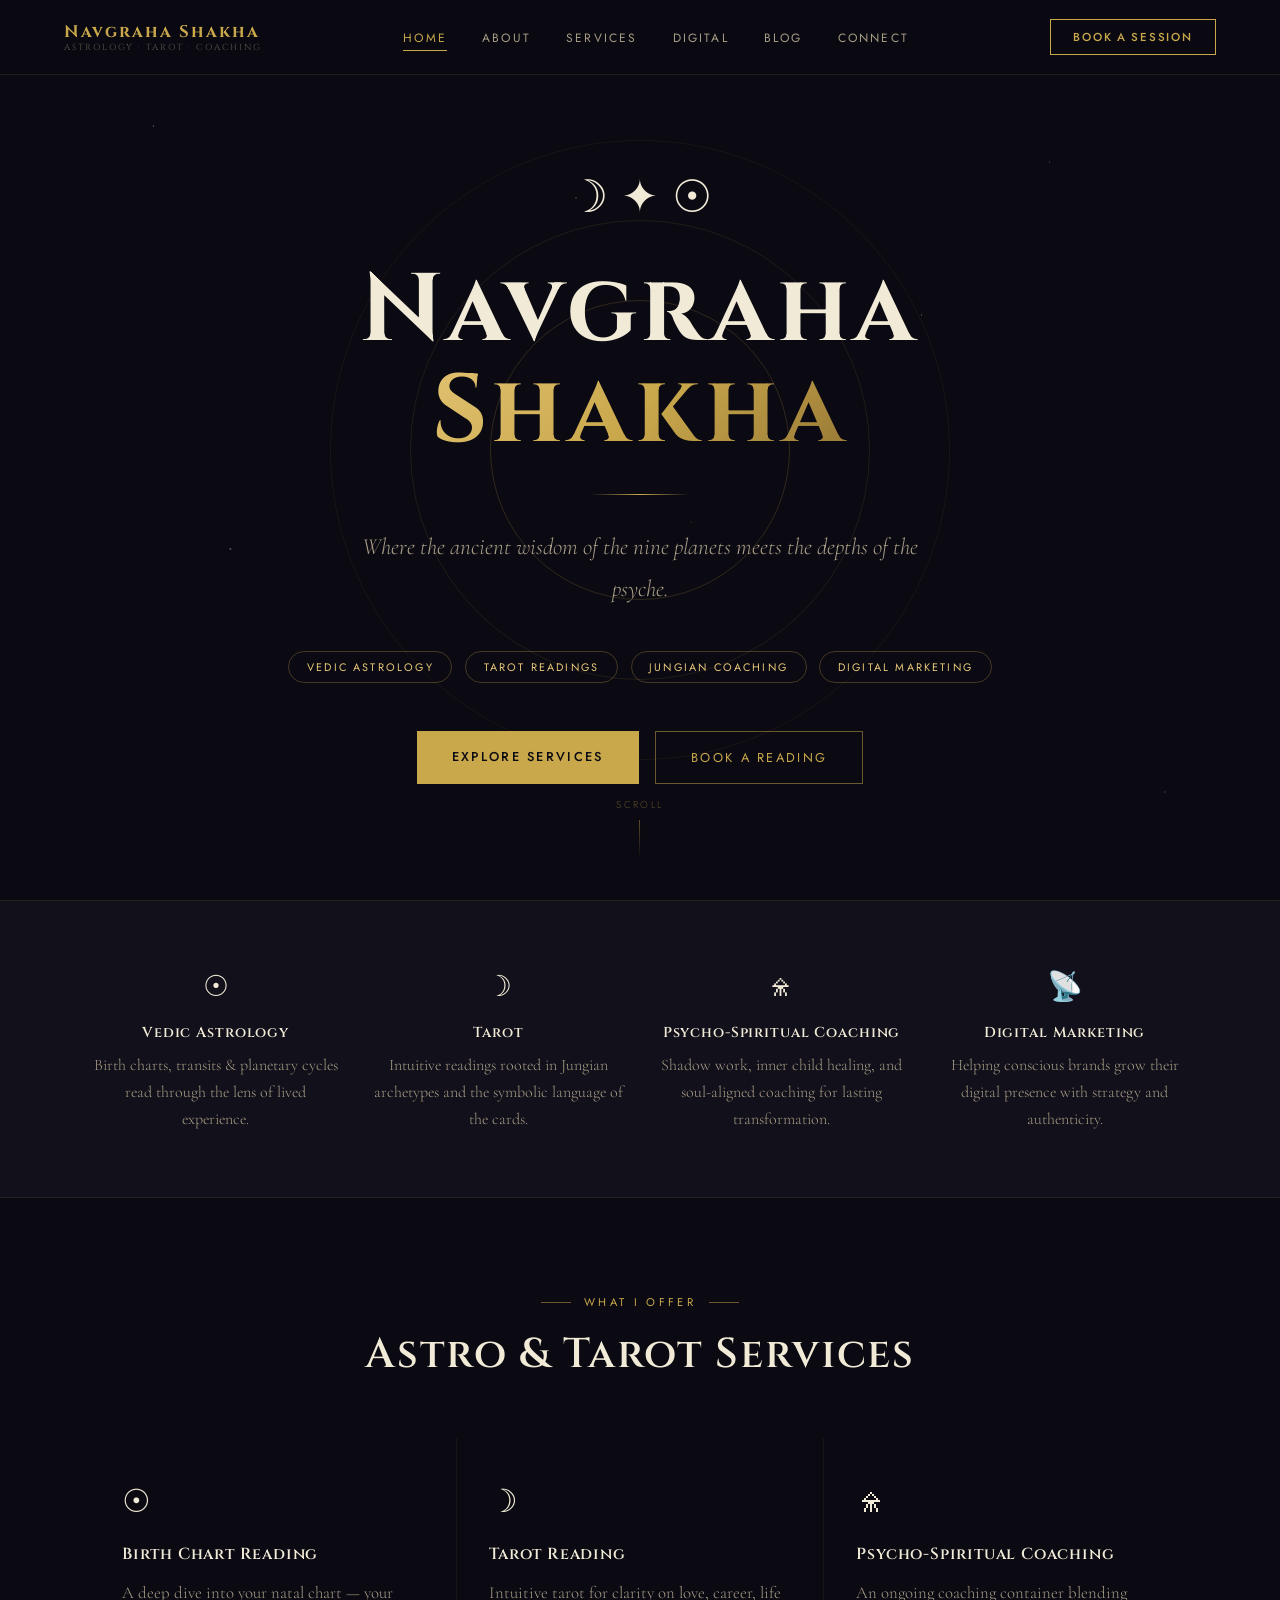
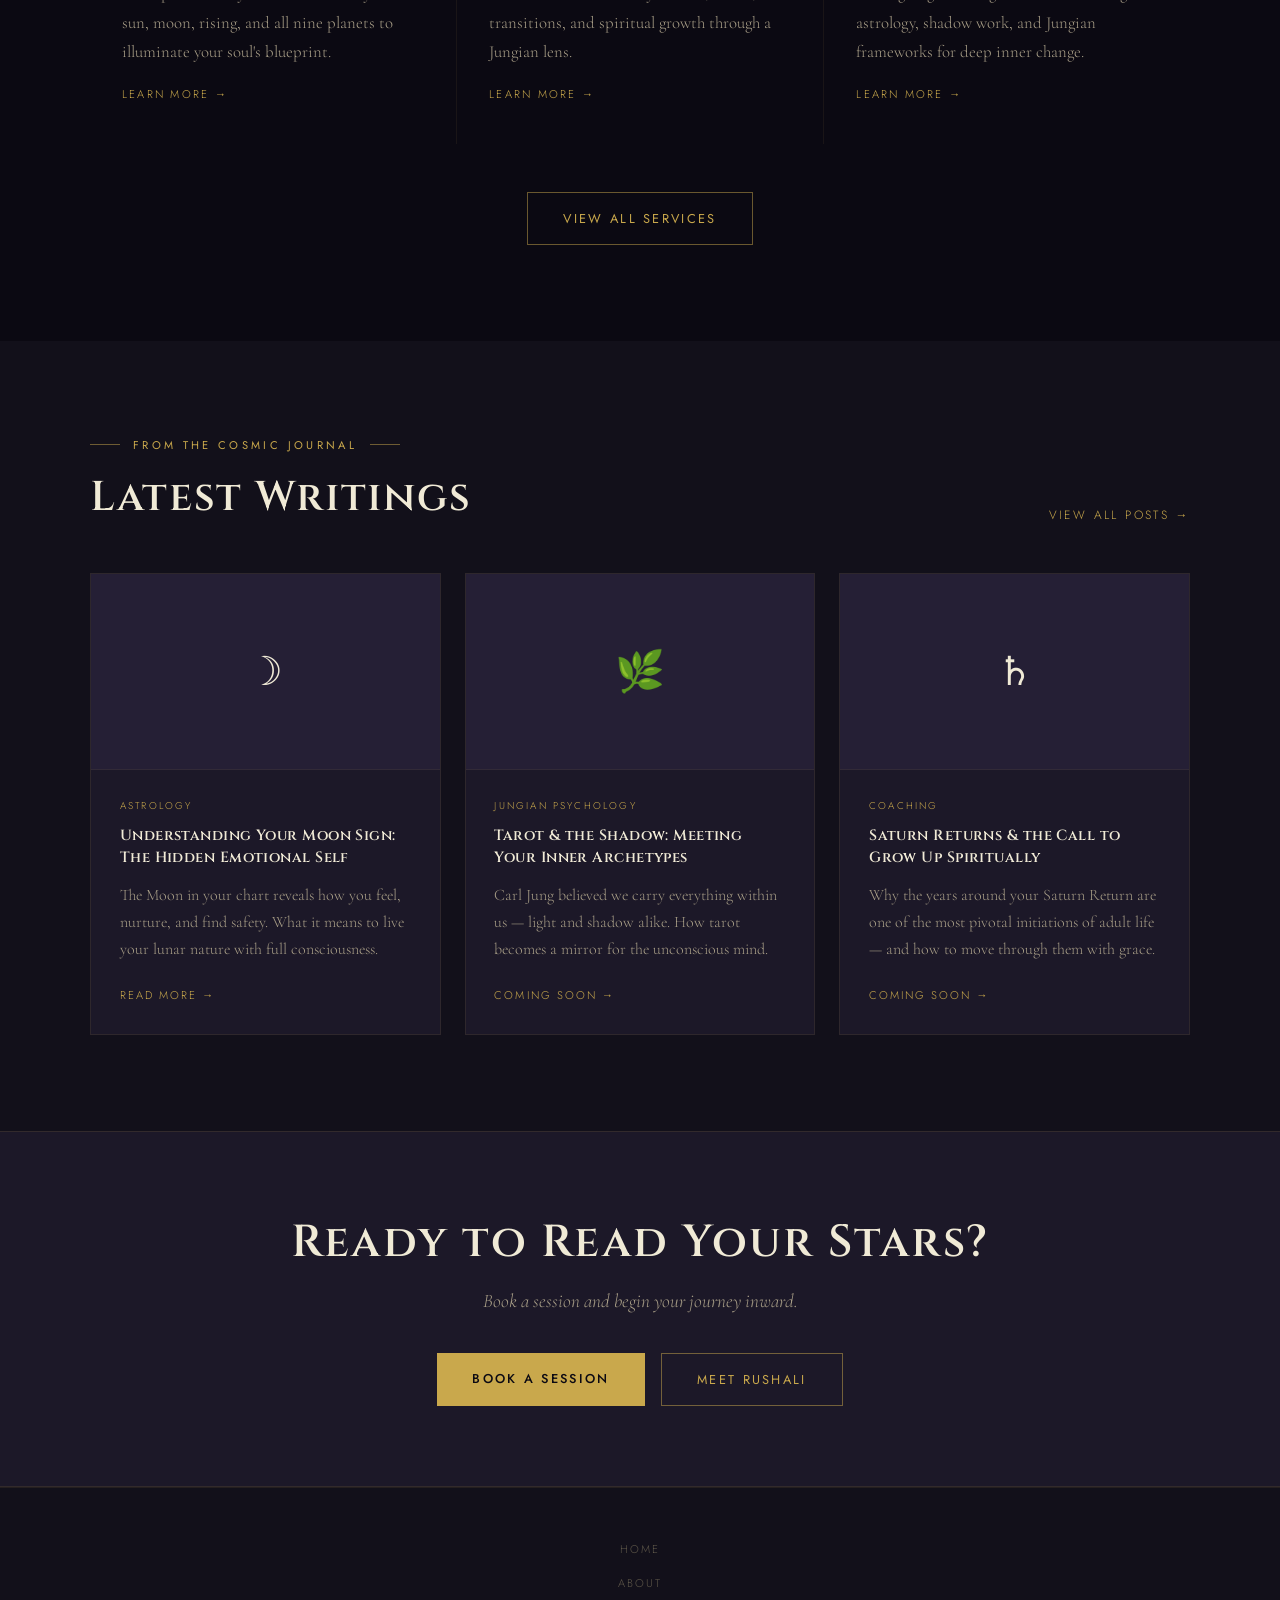
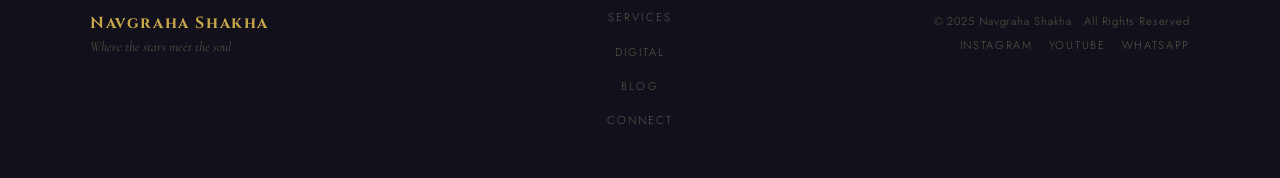
==== index.html @ 57480a90 "Add files via upload" ====
<!DOCTYPE html>
<html lang="en">
<head>
<meta charset="UTF-8">
<meta name="viewport" content="width=device-width, initial-scale=1.0">
<title>Navgraha Shakha — Astrology · Tarot · Psycho-Spiritual Coaching</title>
<meta name="description" content="Navgraha Shakha — Vedic astrology, tarot readings, and psycho-spiritual coaching with Rushali, based in Goa, India.">
<link rel="stylesheet" href="style.css">
<style>
/* Hero */
#home {
  position: relative;
  min-height: 100vh;
  display: flex;
  flex-direction: column;
  align-items: center;
  justify-content: center;
  text-align: center;
  padding: 8rem 2rem 5rem;
  z-index: 1;
}
.mandala-ring {
  position: absolute;
  border-radius: 50%;
  border: 1px solid rgba(201,168,76,0.08);
  top: 50%; left: 50%;
  transform: translate(-50%, -50%);
  animation: spin 80s linear infinite;
  pointer-events: none;
}
.mandala-ring:nth-child(1) { width: 620px; height: 620px; }
.mandala-ring:nth-child(2) { width: 460px; height: 460px; border-color: rgba(201,168,76,0.12); animation-duration: 55s; animation-direction: reverse; }
.mandala-ring:nth-child(3) { width: 300px; height: 300px; border-color: rgba(201,168,76,0.2); animation-duration: 40s; }
@keyframes spin { to { transform: translate(-50%, -50%) rotate(360deg); } }

.hero-symbol { font-size: 2.8rem; margin-bottom: 2rem; animation: float 6s ease-in-out infinite; position: relative; z-index: 2; }
@keyframes float { 0%,100%{transform:translateY(0)} 50%{transform:translateY(-10px)} }

.hero-title {
  font-family: 'Cinzel', serif;
  font-size: clamp(3rem, 8vw, 6rem);
  font-weight: 700;
  letter-spacing: 0.05em;
  line-height: 1.05;
  color: var(--ink);
  position: relative;
  z-index: 2;
}
.hero-title span {
  display: block;
  background: linear-gradient(135deg, var(--gold-light), var(--gold), var(--gold-dim));
  -webkit-background-clip: text;
  -webkit-text-fill-color: transparent;
  background-clip: text;
}
.hero-divider {
  width: 100px; height: 1px;
  background: linear-gradient(90deg, transparent, var(--gold), transparent);
  margin: 2rem auto;
  position: relative; z-index: 2;
}
.hero-tagline {
  font-family: 'Cormorant Garamond', serif;
  font-size: clamp(1.1rem, 2.2vw, 1.45rem);
  font-style: italic;
  color: var(--ink-dim);
  max-width: 580px;
  position: relative; z-index: 2;
  line-height: 1.8;
}
.hero-pills {
  display: flex;
  flex-wrap: wrap;
  gap: 0.8rem;
  justify-content: center;
  margin-top: 2.5rem;
  position: relative; z-index: 2;
}
.pill {
  font-size: 0.68rem;
  font-weight: 400;
  letter-spacing: 0.2em;
  text-transform: uppercase;
  padding: 0.45rem 1.1rem;
  border: 1px solid rgba(201,168,76,0.3);
  color: var(--gold-light);
  border-radius: 999px;
}
.hero-buttons {
  display: flex;
  flex-wrap: wrap;
  gap: 1rem;
  justify-content: center;
  margin-top: 3rem;
  position: relative; z-index: 2;
}
.scroll-hint {
  position: absolute;
  bottom: 2.5rem; left: 50%;
  transform: translateX(-50%);
  display: flex; flex-direction: column;
  align-items: center; gap: 0.5rem;
  z-index: 2; opacity: 0.45;
}
.scroll-hint span { font-size: 0.62rem; letter-spacing: 0.25em; text-transform: uppercase; color: var(--gold); }
.scroll-line {
  width: 1px; height: 40px;
  background: linear-gradient(to bottom, var(--gold), transparent);
  animation: scrollDown 2s ease-in-out infinite;
}
@keyframes scrollDown {
  0%{opacity:0;transform:scaleY(0);transform-origin:top}
  50%{opacity:1;transform:scaleY(1)}
  100%{opacity:0;transform:scaleY(0);transform-origin:bottom}
}

/* Intro strip */
.intro-strip {
  background: var(--surface);
  border-top: 1px solid rgba(201,168,76,0.1);
  border-bottom: 1px solid rgba(201,168,76,0.1);
  padding: 4rem 2rem;
  z-index: 1;
  position: relative;
}
.intro-strip-inner {
  max-width: 1100px;
  margin: 0 auto;
  display: grid;
  grid-template-columns: repeat(4, 1fr);
  gap: 2rem;
  text-align: center;
}
.intro-item .icon { font-size: 1.8rem; margin-bottom: 1rem; display: block; }
.intro-item h3 {
  font-family: 'Cinzel', serif;
  font-size: 0.9rem;
  font-weight: 600;
  letter-spacing: 0.06em;
  color: var(--ink);
  margin-bottom: 0.6rem;
}
.intro-item p {
  font-family: 'Cormorant Garamond', serif;
  font-size: 1rem;
  color: var(--ink-dim);
  line-height: 1.7;
}

/* Featured services */
.featured-services {
  background: var(--deep);
  padding: 6rem 2rem;
  z-index: 1;
  position: relative;
}
.featured-header { text-align: center; margin-bottom: 3.5rem; }
.featured-header .section-eyebrow { justify-content: center; }
.services-row {
  max-width: 1100px;
  margin: 0 auto;
  display: grid;
  grid-template-columns: repeat(3, 1fr);
  gap: 1.5px;
  background: rgba(201,168,76,0.08);
}
.svc-card {
  background: var(--deep);
  padding: 2.5rem 2rem;
  position: relative;
  overflow: hidden;
  transition: background 0.4s;
}
.svc-card::after {
  content: '';
  position: absolute;
  bottom: 0; left: 0; right: 0;
  height: 2px;
  background: linear-gradient(90deg, transparent, var(--gold), transparent);
  opacity: 0;
  transition: opacity 0.4s;
}
.svc-card:hover { background: var(--surface); }
.svc-card:hover::after { opacity: 1; }
.svc-icon { font-size: 2rem; margin-bottom: 1.2rem; display: block; }
.svc-name {
  font-family: 'Cinzel', serif;
  font-size: 1rem;
  font-weight: 600;
  letter-spacing: 0.05em;
  color: var(--ink);
  margin-bottom: 0.8rem;
}
.svc-desc {
  font-family: 'Cormorant Garamond', serif;
  font-size: 1.05rem;
  line-height: 1.75;
  color: var(--ink-dim);
}
.svc-link {
  display: inline-block;
  margin-top: 1.2rem;
  font-size: 0.7rem;
  letter-spacing: 0.2em;
  text-transform: uppercase;
  color: var(--gold);
  text-decoration: none;
  border-bottom: 1px solid transparent;
  transition: border-color 0.3s;
}
.svc-link:hover { border-color: var(--gold); }

/* Blog preview */
.blog-preview {
  background: var(--surface);
  padding: 6rem 2rem;
  z-index: 1;
  position: relative;
}
.blog-preview-inner { max-width: 1100px; margin: 0 auto; }
.blog-preview-header {
  display: flex;
  justify-content: space-between;
  align-items: flex-end;
  margin-bottom: 3rem;
}
.blog-row { display: grid; grid-template-columns: repeat(3, 1fr); gap: 1.5rem; }
.blog-card {
  background: var(--surface2);
  border: 1px solid rgba(201,168,76,0.1);
  overflow: hidden;
  transition: border-color 0.3s;
}
.blog-card:hover { border-color: rgba(201,168,76,0.3); }
.blog-card-img {
  width: 100%; aspect-ratio: 16/9;
  background: var(--surface3);
  display: flex; align-items: center; justify-content: center;
  font-size: 2.5rem;
  border-bottom: 1px solid rgba(201,168,76,0.08);
}
.blog-card-body { padding: 1.8rem; }
.blog-tag {
  font-size: 0.62rem;
  letter-spacing: 0.22em;
  text-transform: uppercase;
  color: var(--gold);
  margin-bottom: 0.7rem;
  display: block;
}
.blog-card-title {
  font-family: 'Cinzel', serif;
  font-size: 0.92rem;
  font-weight: 600;
  letter-spacing: 0.03em;
  color: var(--ink);
  line-height: 1.5;
  margin-bottom: 0.8rem;
}
.blog-excerpt {
  font-family: 'Cormorant Garamond', serif;
  font-size: 1rem;
  line-height: 1.7;
  color: var(--ink-dim);
  margin-bottom: 1.2rem;
}
.blog-read-more {
  font-size: 0.7rem;
  letter-spacing: 0.18em;
  text-transform: uppercase;
  color: var(--gold);
  text-decoration: none;
  border-bottom: 1px solid transparent;
  transition: border-color 0.3s;
}
.blog-read-more:hover { border-color: var(--gold); }

/* CTA band */
.cta-band {
  background: var(--surface2);
  border-top: 1px solid rgba(201,168,76,0.12);
  border-bottom: 1px solid rgba(201,168,76,0.12);
  padding: 5rem 2rem;
  text-align: center;
  z-index: 1;
  position: relative;
}
.cta-band h2 {
  font-family: 'Cinzel', serif;
  font-size: clamp(1.5rem, 3.5vw, 2.8rem);
  font-weight: 600;
  letter-spacing: 0.05em;
  color: var(--ink);
  margin-bottom: 1rem;
}
.cta-band p {
  font-family: 'Cormorant Garamond', serif;
  font-size: 1.2rem;
  font-style: italic;
  color: var(--ink-dim);
  margin-bottom: 2.5rem;
}
.cta-buttons { display: flex; gap: 1rem; justify-content: center; flex-wrap: wrap; }

@media (max-width: 900px) {
  .intro-strip-inner { grid-template-columns: 1fr 1fr; }
  .services-row { grid-template-columns: 1fr; }
  .blog-row { grid-template-columns: 1fr; }
  .blog-preview-header { flex-direction: column; align-items: flex-start; gap: 1rem; }
  .mandala-ring { display: none; }
}
</style>
</head>
<body>
<script src="common.js"></script>
<script>document.write(getNav('Home'));</script>

<!-- HERO -->
<section id="home">
  <div class="mandala-ring"></div>
  <div class="mandala-ring"></div>
  <div class="mandala-ring"></div>
  <div class="hero-symbol">☽ ✦ ☉</div>
  <h1 class="hero-title">Navgraha<br><span>Shakha</span></h1>
  <div class="hero-divider"></div>
  <p class="hero-tagline">Where the ancient wisdom of the nine planets meets the depths of the psyche.</p>
  <div class="hero-pills">
    <span class="pill">Vedic Astrology</span>
    <span class="pill">Tarot Readings</span>
    <span class="pill">Jungian Coaching</span>
    <span class="pill">Digital Marketing</span>
  </div>
  <div class="hero-buttons">
    <a href="services.html" class="btn-primary">Explore Services</a>
    <a href="contact.html" class="btn-secondary">Book a Reading</a>
  </div>
  <div class="scroll-hint"><span>Scroll</span><div class="scroll-line"></div></div>
</section>

<!-- INTRO STRIP -->
<div class="intro-strip">
  <div class="intro-strip-inner">
    <div class="intro-item fade-in">
      <span class="icon">☉</span>
      <h3>Vedic Astrology</h3>
      <p>Birth charts, transits &amp; planetary cycles read through the lens of lived experience.</p>
    </div>
    <div class="intro-item fade-in">
      <span class="icon">☽</span>
      <h3>Tarot</h3>
      <p>Intuitive readings rooted in Jungian archetypes and the symbolic language of the cards.</p>
    </div>
    <div class="intro-item fade-in">
      <span class="icon">🜎</span>
      <h3>Psycho-Spiritual Coaching</h3>
      <p>Shadow work, inner child healing, and soul-aligned coaching for lasting transformation.</p>
    </div>
    <div class="intro-item fade-in">
      <span class="icon">📡</span>
      <h3>Digital Marketing</h3>
      <p>Helping conscious brands grow their digital presence with strategy and authenticity.</p>
    </div>
  </div>
</div>

<!-- FEATURED SERVICES -->
<div class="featured-services">
  <div class="featured-header">
    <div class="section-eyebrow" style="justify-content:center">What I Offer</div>
    <h2 class="section-title" style="text-align:center;margin:0 auto">Astro &amp; Tarot Services</h2>
  </div>
  <div class="services-row">
    <div class="svc-card fade-in">
      <span class="svc-icon">☉</span>
      <div class="svc-name">Birth Chart Reading</div>
      <p class="svc-desc">A deep dive into your natal chart — your sun, moon, rising, and all nine planets to illuminate your soul's blueprint.</p>
      <a href="services.html" class="svc-link">Learn More →</a>
    </div>
    <div class="svc-card fade-in">
      <span class="svc-icon">☽</span>
      <div class="svc-name">Tarot Reading</div>
      <p class="svc-desc">Intuitive tarot for clarity on love, career, life transitions, and spiritual growth through a Jungian lens.</p>
      <a href="services.html" class="svc-link">Learn More →</a>
    </div>
    <div class="svc-card fade-in">
      <span class="svc-icon">🜎</span>
      <div class="svc-name">Psycho-Spiritual Coaching</div>
      <p class="svc-desc">An ongoing coaching container blending astrology, shadow work, and Jungian frameworks for deep inner change.</p>
      <a href="services.html" class="svc-link">Learn More →</a>
    </div>
  </div>
  <div style="text-align:center;margin-top:3rem">
    <a href="services.html" class="btn-secondary">View All Services</a>
  </div>
</div>

<!-- BLOG PREVIEW -->
<div class="blog-preview">
  <div class="blog-preview-inner">
    <div class="blog-preview-header">
      <div>
        <div class="section-eyebrow">From the Cosmic Journal</div>
        <h2 class="section-title" style="margin-bottom:0">Latest Writings</h2>
      </div>
      <a href="blog.html" style="font-size:0.75rem;letter-spacing:0.2em;text-transform:uppercase;color:var(--gold);text-decoration:none;border-bottom:1px solid transparent;transition:border-color 0.3s" onmouseover="this.style.borderColor='var(--gold)'" onmouseout="this.style.borderColor='transparent'">View All Posts →</a>
    </div>
    <div class="blog-row">
      <div class="blog-card fade-in">
        <div class="blog-card-img">☽</div>
        <div class="blog-card-body">
          <span class="blog-tag">Astrology</span>
          <div class="blog-card-title">Understanding Your Moon Sign: The Hidden Emotional Self</div>
          <p class="blog-excerpt">The Moon in your chart reveals how you feel, nurture, and find safety. What it means to live your lunar nature with full consciousness.</p>
          <a href="blog-post.html" class="blog-read-more">Read More →</a>
        </div>
      </div>
      <div class="blog-card fade-in">
        <div class="blog-card-img">🌿</div>
        <div class="blog-card-body">
          <span class="blog-tag">Jungian Psychology</span>
          <div class="blog-card-title">Tarot &amp; the Shadow: Meeting Your Inner Archetypes</div>
          <p class="blog-excerpt">Carl Jung believed we carry everything within us — light and shadow alike. How tarot becomes a mirror for the unconscious mind.</p>
          <a href="blog.html" class="blog-read-more">Coming Soon →</a>
        </div>
      </div>
      <div class="blog-card fade-in">
        <div class="blog-card-img">♄</div>
        <div class="blog-card-body">
          <span class="blog-tag">Coaching</span>
          <div class="blog-card-title">Saturn Returns &amp; the Call to Grow Up Spiritually</div>
          <p class="blog-excerpt">Why the years around your Saturn Return are one of the most pivotal initiations of adult life — and how to move through them with grace.</p>
          <a href="blog.html" class="blog-read-more">Coming Soon →</a>
        </div>
      </div>
    </div>
  </div>
</div>

<!-- CTA BAND -->
<div class="cta-band">
  <h2>Ready to Read Your Stars?</h2>
  <p>Book a session and begin your journey inward.</p>
  <div class="cta-buttons">
    <a href="contact.html" class="btn-primary">Book a Session</a>
    <a href="about.html" class="btn-secondary">Meet Rushali</a>
  </div>
</div>

<script>document.write(getFooter());</script>
</body>
</html>
---- style.css ----
@import url('https://fonts.googleapis.com/css2?family=Cinzel:wght@400;600;700&family=Cormorant+Garamond:ital,wght@0,300;0,400;0,600;1,300;1,400&family=Jost:wght@300;400;500&display=swap');

:root {
  --gold: #C9A84C;
  --gold-light: #E8C97A;
  --gold-dim: #8A6B2E;
  --deep: #0B0912;
  --surface: #12101A;
  --surface2: #1C1828;
  --surface3: #251F35;
  --ink: #F0EAD6;
  --ink-dim: #A89E87;
  --ink-faint: #5E5749;
}

* { margin: 0; padding: 0; box-sizing: border-box; }
html { scroll-behavior: smooth; }

body {
  background: var(--deep);
  color: var(--ink);
  font-family: 'Jost', sans-serif;
  font-weight: 300;
  overflow-x: hidden;
  min-height: 100vh;
}

body::before {
  content: '';
  position: fixed;
  inset: 0;
  background-image:
    radial-gradient(1px 1px at 12% 14%, rgba(255,255,255,0.5) 0%, transparent 100%),
    radial-gradient(1.5px 1.5px at 45% 22%, rgba(201,168,76,0.4) 0%, transparent 100%),
    radial-gradient(1px 1px at 67% 5%, rgba(255,255,255,0.4) 0%, transparent 100%),
    radial-gradient(1px 1px at 82% 18%, rgba(255,255,255,0.3) 0%, transparent 100%),
    radial-gradient(1px 1px at 35% 42%, rgba(201,168,76,0.3) 0%, transparent 100%),
    radial-gradient(1px 1px at 72% 35%, rgba(255,255,255,0.4) 0%, transparent 100%),
    radial-gradient(1.5px 1.5px at 18% 61%, rgba(255,255,255,0.4) 0%, transparent 100%),
    radial-gradient(1px 1px at 54% 58%, rgba(201,168,76,0.3) 0%, transparent 100%),
    radial-gradient(1px 1px at 40% 82%, rgba(255,255,255,0.4) 0%, transparent 100%),
    radial-gradient(1px 1px at 91% 88%, rgba(255,255,255,0.4) 0%, transparent 100%);
  pointer-events: none;
  z-index: 0;
}

/* ── NAV ── */
nav {
  position: fixed;
  top: 0; left: 0; right: 0;
  z-index: 100;
  display: flex;
  align-items: center;
  justify-content: space-between;
  padding: 1.2rem 4rem;
  background: rgba(11,9,18,0.9);
  backdrop-filter: blur(12px);
  border-bottom: 1px solid rgba(201,168,76,0.15);
}
.nav-logo {
  font-family: 'Cinzel', serif;
  font-size: 1.05rem;
  font-weight: 700;
  letter-spacing: 0.12em;
  color: var(--gold);
  text-decoration: none;
  line-height: 1.2;
}
.nav-logo small {
  display: block;
  font-size: 0.55rem;
  font-weight: 400;
  letter-spacing: 0.22em;
  color: var(--ink-faint);
  text-transform: uppercase;
}
.nav-links {
  display: flex;
  gap: 2.2rem;
  list-style: none;
}
.nav-links a {
  font-size: 0.75rem;
  font-weight: 400;
  letter-spacing: 0.18em;
  text-transform: uppercase;
  color: var(--ink-dim);
  text-decoration: none;
  transition: color 0.3s;
  position: relative;
}
.nav-links a::after {
  content: '';
  position: absolute;
  bottom: -4px; left: 0; right: 0;
  height: 1px;
  background: var(--gold);
  transform: scaleX(0);
  transition: transform 0.3s;
}
.nav-links a:hover, .nav-links a.active { color: var(--gold); }
.nav-links a:hover::after, .nav-links a.active::after { transform: scaleX(1); }
.nav-cta {
  font-size: 0.72rem;
  font-weight: 500;
  letter-spacing: 0.15em;
  text-transform: uppercase;
  padding: 0.55rem 1.4rem;
  border: 1px solid var(--gold);
  color: var(--gold);
  text-decoration: none;
  transition: all 0.3s;
}
.nav-cta:hover { background: var(--gold); color: var(--deep); }

.hamburger { display: none; flex-direction: column; gap: 5px; cursor: pointer; background: none; border: none; padding: 4px; }
.hamburger span { width: 24px; height: 1px; background: var(--gold); display: block; }

/* Mobile nav */
.mobile-menu {
  display: none;
  position: fixed;
  top: 65px; left: 0; right: 0;
  background: rgba(11,9,18,0.97);
  border-bottom: 1px solid rgba(201,168,76,0.15);
  padding: 2rem;
  flex-direction: column;
  gap: 1.5rem;
  z-index: 99;
}
.mobile-menu.open { display: flex; }
.mobile-menu a {
  font-size: 0.8rem;
  letter-spacing: 0.2em;
  text-transform: uppercase;
  color: var(--ink-dim);
  text-decoration: none;
  transition: color 0.3s;
}
.mobile-menu a:hover { color: var(--gold); }

/* ── PAGE HERO (inner pages) ── */
.page-hero {
  position: relative;
  padding: 10rem 2rem 5rem;
  text-align: center;
  z-index: 1;
  border-bottom: 1px solid rgba(201,168,76,0.1);
}
.page-hero::before {
  content: '';
  position: absolute;
  inset: 0;
  background: radial-gradient(ellipse at center top, rgba(107,79,160,0.15) 0%, transparent 70%);
  pointer-events: none;
}
.page-eyebrow {
  font-size: 0.7rem;
  font-weight: 400;
  letter-spacing: 0.3em;
  text-transform: uppercase;
  color: var(--gold);
  margin-bottom: 1rem;
  display: flex;
  align-items: center;
  justify-content: center;
  gap: 0.8rem;
}
.page-eyebrow::before, .page-eyebrow::after {
  content: '';
  width: 30px; height: 1px;
  background: var(--gold);
  opacity: 0.5;
}
.page-title {
  font-family: 'Cinzel', serif;
  font-size: clamp(2rem, 5vw, 4rem);
  font-weight: 700;
  letter-spacing: 0.05em;
  color: var(--ink);
  margin-bottom: 1.2rem;
}
.page-subtitle {
  font-family: 'Cormorant Garamond', serif;
  font-size: 1.2rem;
  font-style: italic;
  color: var(--ink-dim);
  max-width: 560px;
  margin: 0 auto;
  line-height: 1.8;
}

/* ── SECTION BASE ── */
section { position: relative; z-index: 1; padding: 6rem 2rem; }
.section-inner { max-width: 1100px; margin: 0 auto; }
.section-eyebrow {
  font-size: 0.7rem;
  font-weight: 400;
  letter-spacing: 0.3em;
  text-transform: uppercase;
  color: var(--gold);
  margin-bottom: 1rem;
  display: flex;
  align-items: center;
  gap: 0.8rem;
}
.section-eyebrow::before, .section-eyebrow::after {
  content: '';
  width: 30px; height: 1px;
  background: var(--gold);
  opacity: 0.5;
}
.section-title {
  font-family: 'Cinzel', serif;
  font-size: clamp(1.6rem, 3.5vw, 2.6rem);
  font-weight: 600;
  letter-spacing: 0.04em;
  color: var(--ink);
  margin-bottom: 1.2rem;
}
.section-subtitle {
  font-family: 'Cormorant Garamond', serif;
  font-size: 1.15rem;
  font-style: italic;
  color: var(--ink-dim);
  line-height: 1.8;
  max-width: 600px;
}

/* ── BUTTONS ── */
.btn-primary {
  display: inline-block;
  font-family: 'Jost', sans-serif;
  font-size: 0.8rem;
  font-weight: 500;
  letter-spacing: 0.18em;
  text-transform: uppercase;
  padding: 1rem 2.2rem;
  background: var(--gold);
  color: var(--deep);
  text-decoration: none;
  transition: all 0.3s;
}
.btn-primary:hover { background: var(--gold-light); transform: translateY(-2px); }
.btn-secondary {
  display: inline-block;
  font-family: 'Jost', sans-serif;
  font-size: 0.8rem;
  font-weight: 400;
  letter-spacing: 0.18em;
  text-transform: uppercase;
  padding: 1rem 2.2rem;
  border: 1px solid rgba(201,168,76,0.5);
  color: var(--gold);
  text-decoration: none;
  transition: all 0.3s;
}
.btn-secondary:hover { border-color: var(--gold); background: rgba(201,168,76,0.08); }

/* ── GOLD SEPARATOR ── */
.gold-sep {
  display: flex;
  align-items: center;
  gap: 1rem;
  margin: 3rem 0;
  justify-content: center;
}
.gold-sep::before, .gold-sep::after {
  content: '';
  flex: 1;
  max-width: 200px;
  height: 1px;
  background: linear-gradient(90deg, transparent, rgba(201,168,76,0.4));
}
.gold-sep::after { background: linear-gradient(90deg, rgba(201,168,76,0.4), transparent); }
.gold-sep span { color: var(--gold); font-size: 0.75rem; letter-spacing: 0.4rem; }

/* ── FOOTER ── */
footer {
  background: var(--surface);
  border-top: 1px solid rgba(201,168,76,0.1);
  padding: 3rem 4rem;
  position: relative;
  z-index: 1;
}
.footer-inner {
  max-width: 1100px;
  margin: 0 auto;
  display: grid;
  grid-template-columns: 1fr auto 1fr;
  align-items: center;
  gap: 2rem;
}
.footer-logo-wrap { }
.footer-logo {
  font-family: 'Cinzel', serif;
  font-size: 1rem;
  font-weight: 700;
  letter-spacing: 0.1em;
  color: var(--gold);
  text-decoration: none;
}
.footer-tagline {
  font-family: 'Cormorant Garamond', serif;
  font-size: 0.85rem;
  font-style: italic;
  color: var(--ink-faint);
  margin-top: 0.3rem;
}
.footer-links {
  display: flex;
  flex-direction: column;
  gap: 0.7rem;
  list-style: none;
  align-items: center;
}
.footer-links a {
  font-size: 0.7rem;
  letter-spacing: 0.18em;
  text-transform: uppercase;
  color: var(--ink-faint);
  text-decoration: none;
  transition: color 0.3s;
}
.footer-links a:hover { color: var(--gold); }
.footer-right { text-align: right; }
.footer-copy {
  font-size: 0.7rem;
  letter-spacing: 0.08em;
  color: var(--ink-faint);
  margin-bottom: 0.5rem;
}
.footer-social {
  display: flex;
  gap: 1rem;
  justify-content: flex-end;
}
.footer-social a {
  font-size: 0.7rem;
  letter-spacing: 0.15em;
  text-transform: uppercase;
  color: var(--ink-faint);
  text-decoration: none;
  transition: color 0.3s;
}
.footer-social a:hover { color: var(--gold); }

/* ── FORM ELEMENTS ── */
.form-group { display: flex; flex-direction: column; gap: 0.5rem; }
.form-label {
  font-size: 0.68rem;
  font-weight: 400;
  letter-spacing: 0.22em;
  text-transform: uppercase;
  color: var(--gold-dim);
}
.form-input, .form-textarea, .form-select {
  background: var(--surface);
  border: 1px solid rgba(201,168,76,0.15);
  color: var(--ink);
  padding: 0.85rem 1.2rem;
  font-family: 'Jost', sans-serif;
  font-size: 0.9rem;
  font-weight: 300;
  outline: none;
  transition: border-color 0.3s;
  width: 100%;
  appearance: none;
}
.form-input:focus, .form-textarea:focus, .form-select:focus { border-color: rgba(201,168,76,0.5); }
.form-input::placeholder, .form-textarea::placeholder { color: var(--ink-faint); }
.form-textarea { resize: vertical; min-height: 130px; }
.form-select { cursor: pointer; }
.form-select option { background: var(--surface2); }
.form-submit {
  background: var(--gold);
  color: var(--deep);
  border: none;
  padding: 1rem 2.5rem;
  font-family: 'Jost', sans-serif;
  font-size: 0.8rem;
  font-weight: 500;
  letter-spacing: 0.2em;
  text-transform: uppercase;
  cursor: pointer;
  transition: all 0.3s;
}
.form-submit:hover { background: var(--gold-light); transform: translateY(-2px); }

/* ── CARDS ── */
.card {
  background: var(--surface);
  border: 1px solid rgba(201,168,76,0.1);
  transition: border-color 0.3s;
}
.card:hover { border-color: rgba(201,168,76,0.3); }

/* ── RESPONSIVE ── */
@media (max-width: 900px) {
  nav { padding: 1.2rem 1.5rem; }
  .nav-links, .nav-cta { display: none; }
  .hamburger { display: flex; }
  footer { padding: 3rem 1.5rem; }
  .footer-inner { grid-template-columns: 1fr; text-align: center; }
  .footer-right { text-align: center; }
  .footer-social { justify-content: center; }
}
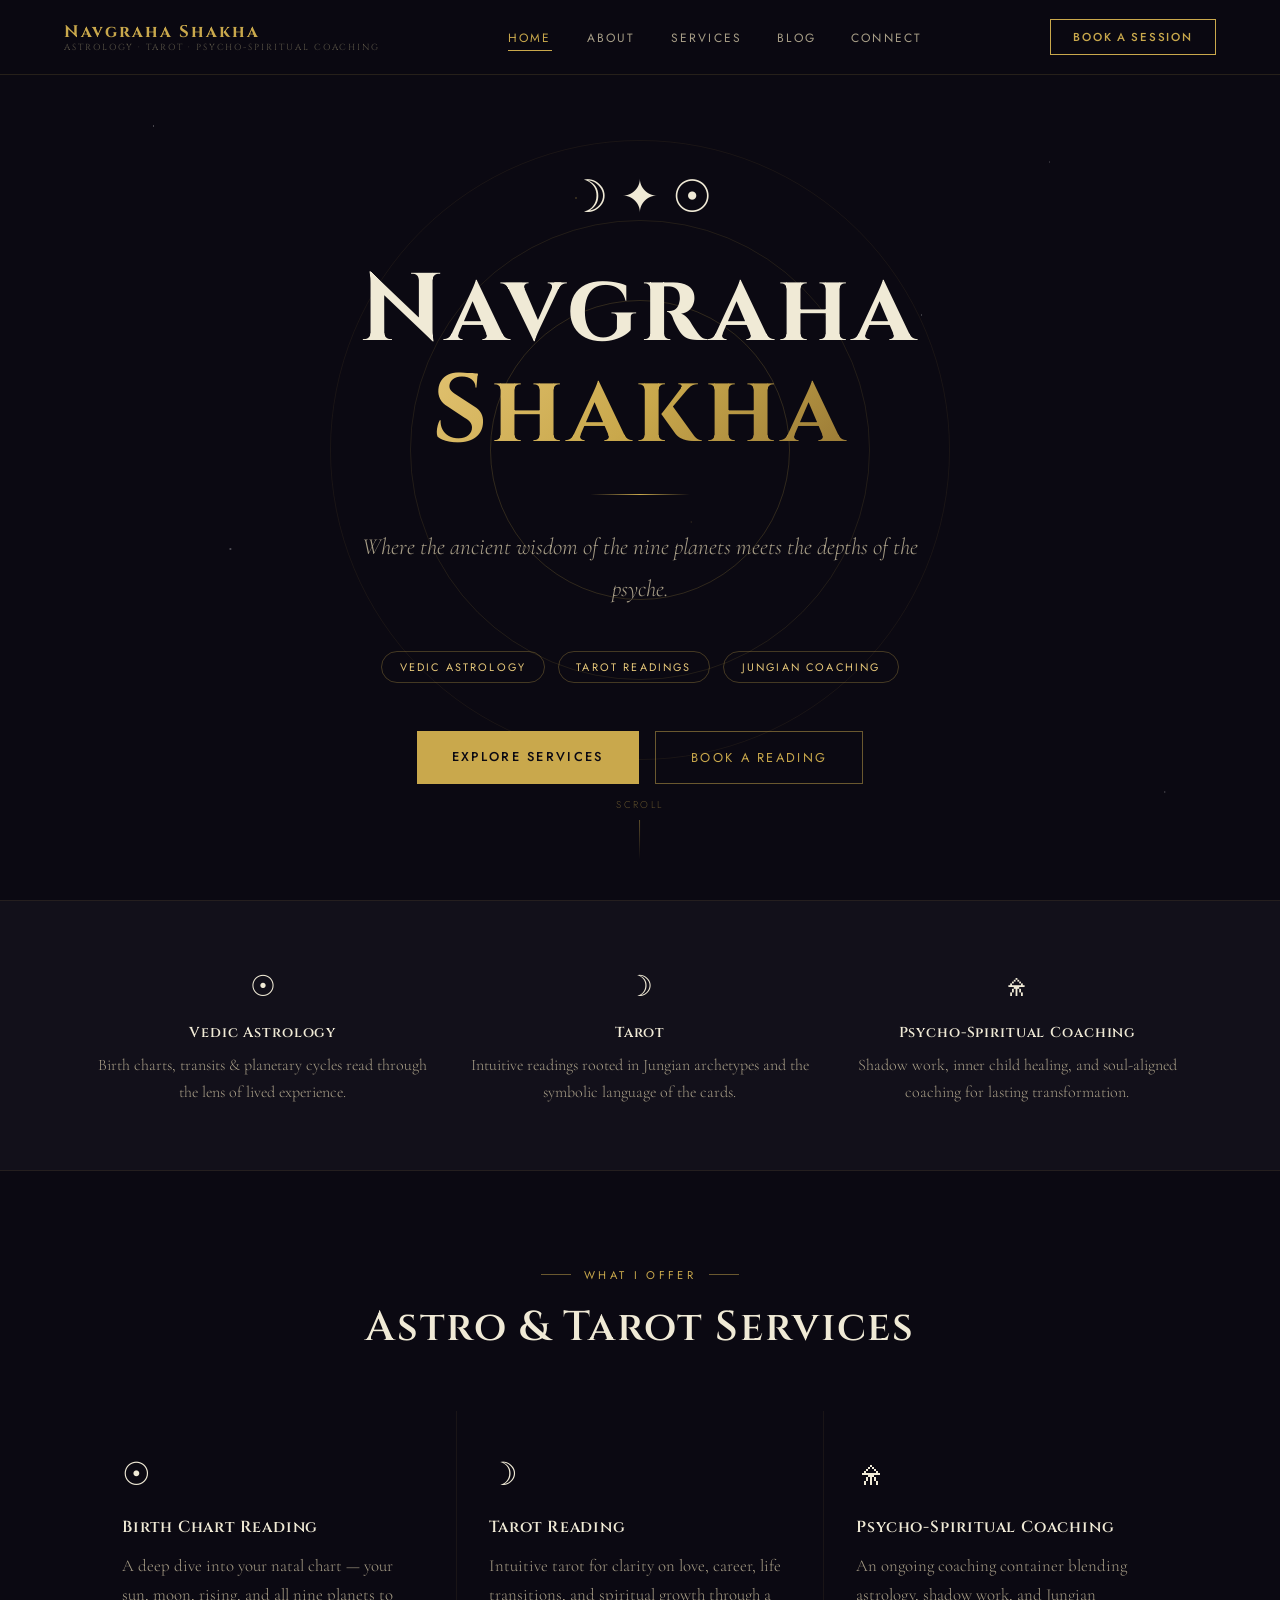
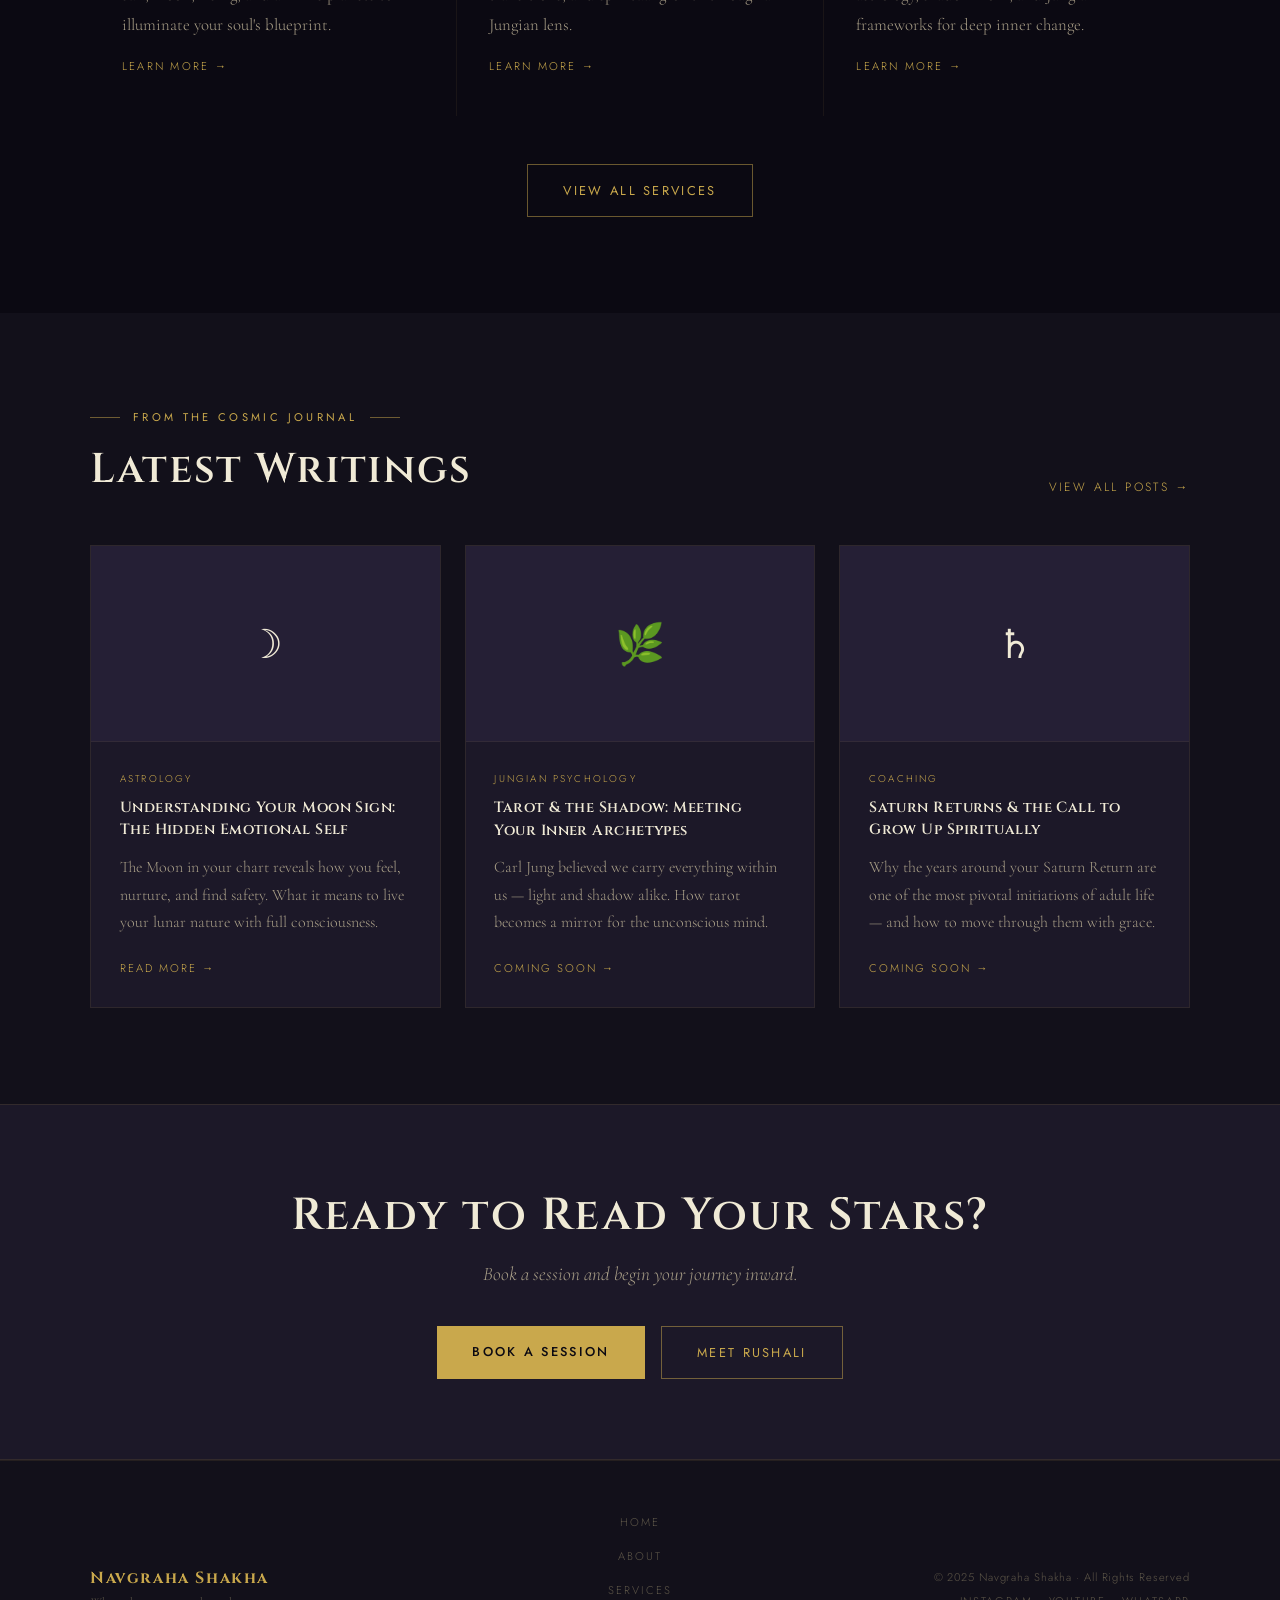
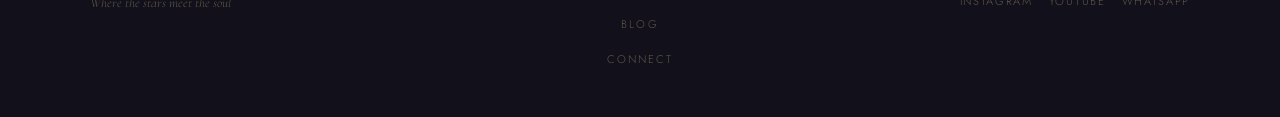
==== commit 5643e480: "Add files via upload" ====
--- a/index.html
+++ b/index.html
@@ -127,7 +127,7 @@
   max-width: 1100px;
   margin: 0 auto;
   display: grid;
-  grid-template-columns: repeat(4, 1fr);
+  grid-template-columns: repeat(3, 1fr);
   gap: 2rem;
   text-align: center;
 }
@@ -328,7 +328,6 @@
     <span class="pill">Vedic Astrology</span>
     <span class="pill">Tarot Readings</span>
     <span class="pill">Jungian Coaching</span>
-    <span class="pill">Digital Marketing</span>
   </div>
   <div class="hero-buttons">
     <a href="services.html" class="btn-primary">Explore Services</a>
@@ -355,11 +354,7 @@
       <h3>Psycho-Spiritual Coaching</h3>
       <p>Shadow work, inner child healing, and soul-aligned coaching for lasting transformation.</p>
     </div>
-    <div class="intro-item fade-in">
-      <span class="icon">📡</span>
-      <h3>Digital Marketing</h3>
-      <p>Helping conscious brands grow their digital presence with strategy and authenticity.</p>
-    </div>
+    
   </div>
 </div>
 
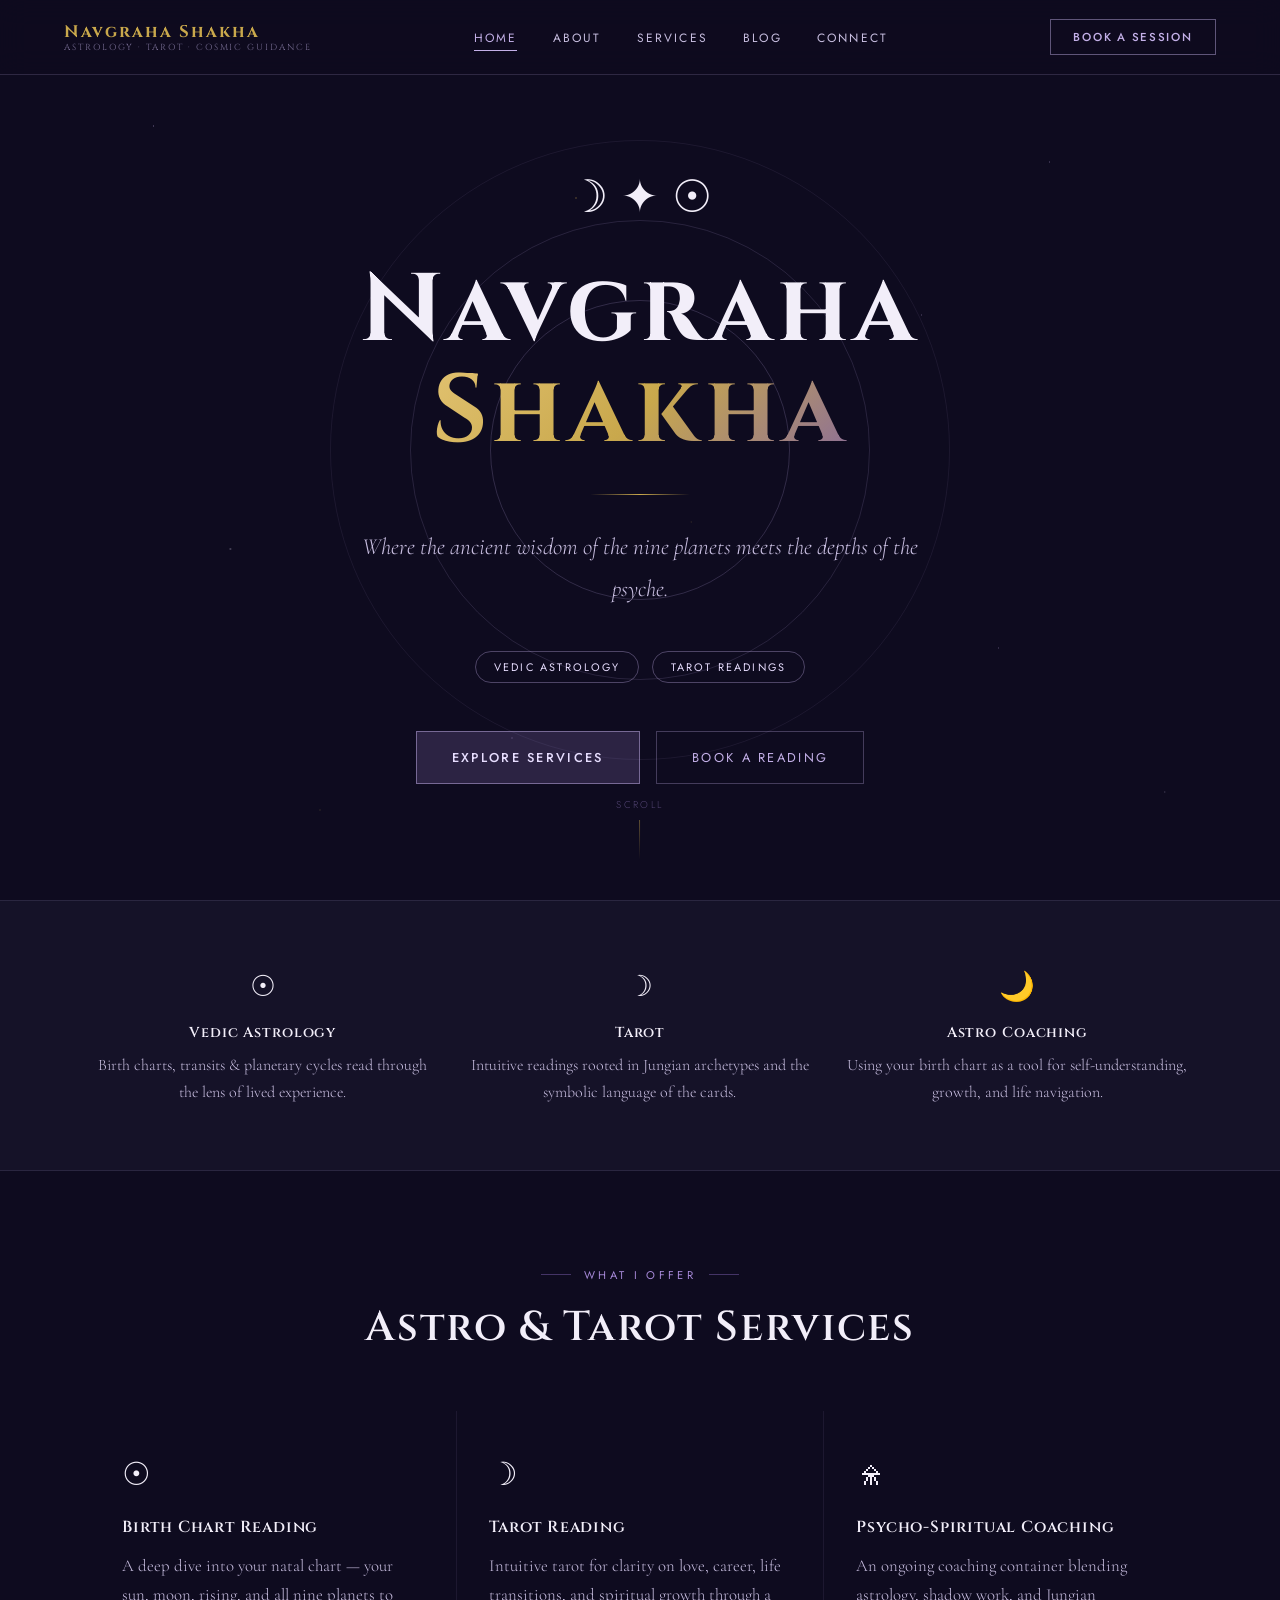
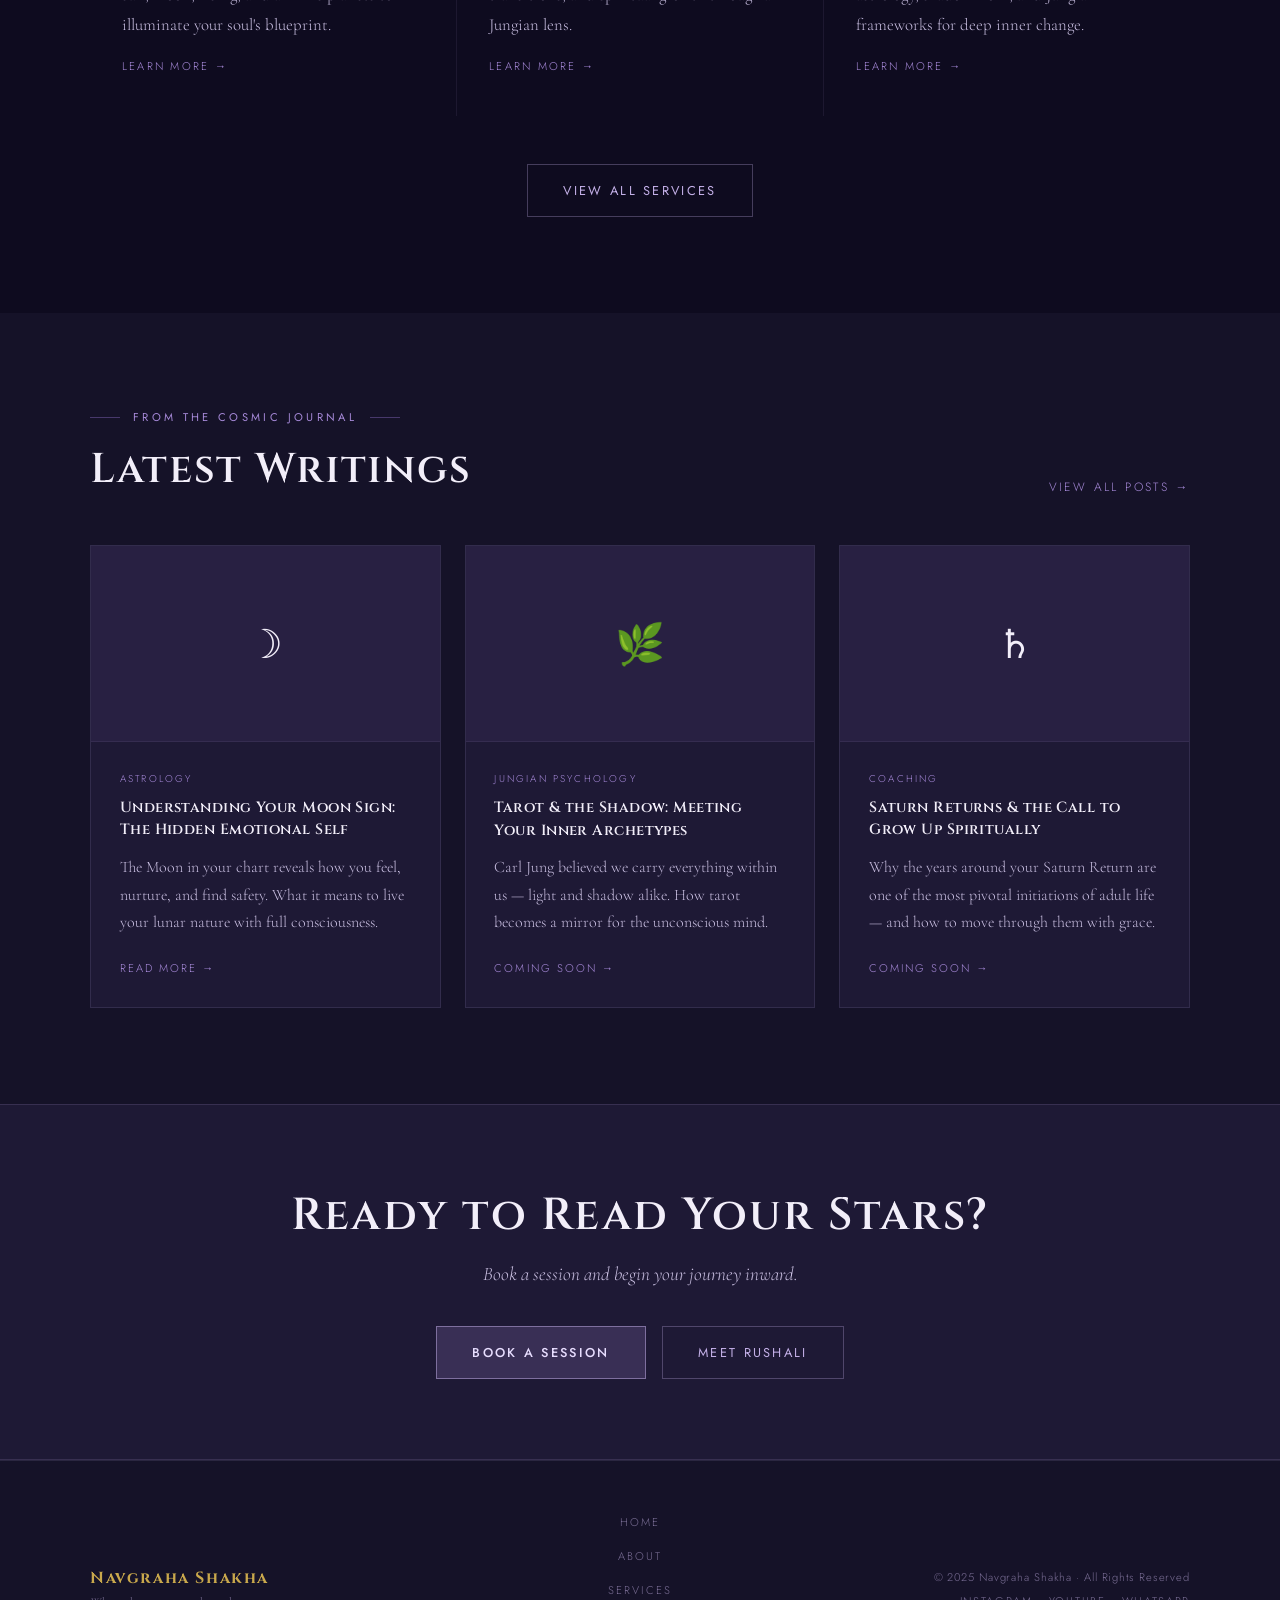
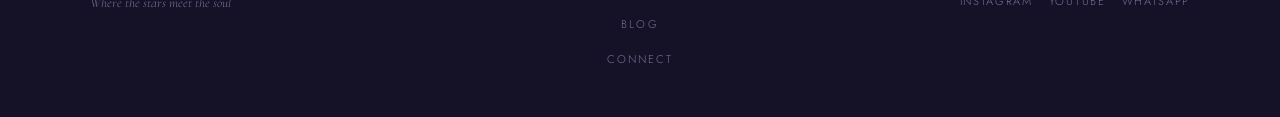
==== commit f6060bc5: "Add files via upload" ====
--- a/index.html
+++ b/index.html
@@ -3,7 +3,7 @@
 <head>
 <meta charset="UTF-8">
 <meta name="viewport" content="width=device-width, initial-scale=1.0">
-<title>Navgraha Shakha — Astrology · Tarot · Psycho-Spiritual Coaching</title>
+<title>Navgraha Shakha — Astrology · Tarot · Cosmic Guidance</title>
 <meta name="description" content="Navgraha Shakha — Vedic astrology, tarot readings, and psycho-spiritual coaching with Rushali, based in Goa, India.">
 <link rel="stylesheet" href="style.css">
 <style>
@@ -22,15 +22,15 @@
 .mandala-ring {
   position: absolute;
   border-radius: 50%;
-  border: 1px solid rgba(201,168,76,0.08);
+  border: 1px solid rgba(196,176,232,0.08);
   top: 50%; left: 50%;
   transform: translate(-50%, -50%);
   animation: spin 80s linear infinite;
   pointer-events: none;
 }
 .mandala-ring:nth-child(1) { width: 620px; height: 620px; }
-.mandala-ring:nth-child(2) { width: 460px; height: 460px; border-color: rgba(201,168,76,0.12); animation-duration: 55s; animation-direction: reverse; }
-.mandala-ring:nth-child(3) { width: 300px; height: 300px; border-color: rgba(201,168,76,0.2); animation-duration: 40s; }
+.mandala-ring:nth-child(2) { width: 460px; height: 460px; border-color: rgba(196,176,232,0.15); animation-duration: 55s; animation-direction: reverse; }
+.mandala-ring:nth-child(3) { width: 300px; height: 300px; border-color: rgba(196,176,232,0.2); animation-duration: 40s; }
 @keyframes spin { to { transform: translate(-50%, -50%) rotate(360deg); } }
 
 .hero-symbol { font-size: 2.8rem; margin-bottom: 2rem; animation: float 6s ease-in-out infinite; position: relative; z-index: 2; }
@@ -48,7 +48,7 @@
 }
 .hero-title span {
   display: block;
-  background: linear-gradient(135deg, var(--gold-light), var(--gold), var(--gold-dim));
+  background: linear-gradient(135deg, var(--gold-light), var(--gold), var(--lavender-dim));
   -webkit-background-clip: text;
   -webkit-text-fill-color: transparent;
   background-clip: text;
@@ -82,8 +82,8 @@
   letter-spacing: 0.2em;
   text-transform: uppercase;
   padding: 0.45rem 1.1rem;
-  border: 1px solid rgba(201,168,76,0.3);
-  color: var(--gold-light);
+  border: 1px solid rgba(196,176,232,0.35);
+  color: var(--lavender-soft);
   border-radius: 999px;
 }
 .hero-buttons {
@@ -102,7 +102,7 @@
   align-items: center; gap: 0.5rem;
   z-index: 2; opacity: 0.45;
 }
-.scroll-hint span { font-size: 0.62rem; letter-spacing: 0.25em; text-transform: uppercase; color: var(--gold); }
+.scroll-hint span { font-size: 0.62rem; letter-spacing: 0.25em; text-transform: uppercase; color: var(--lavender-mid); }
 .scroll-line {
   width: 1px; height: 40px;
   background: linear-gradient(to bottom, var(--gold), transparent);
@@ -117,8 +117,8 @@
 /* Intro strip */
 .intro-strip {
   background: var(--surface);
-  border-top: 1px solid rgba(201,168,76,0.1);
-  border-bottom: 1px solid rgba(201,168,76,0.1);
+  border-top: 1px solid rgba(196,176,232,0.12);
+  border-bottom: 1px solid rgba(196,176,232,0.12);
   padding: 4rem 2rem;
   z-index: 1;
   position: relative;
@@ -162,7 +162,7 @@
   display: grid;
   grid-template-columns: repeat(3, 1fr);
   gap: 1.5px;
-  background: rgba(201,168,76,0.08);
+  background: rgba(196,176,232,0.08);
 }
 .svc-card {
   background: var(--deep);
@@ -203,12 +203,12 @@
   font-size: 0.7rem;
   letter-spacing: 0.2em;
   text-transform: uppercase;
-  color: var(--gold);
+  color: var(--lavender-mid);
   text-decoration: none;
   border-bottom: 1px solid transparent;
   transition: border-color 0.3s;
 }
-.svc-link:hover { border-color: var(--gold); }
+.svc-link:hover { border-color: var(--lavender-mid); }
 
 /* Blog preview */
 .blog-preview {
@@ -227,24 +227,24 @@
 .blog-row { display: grid; grid-template-columns: repeat(3, 1fr); gap: 1.5rem; }
 .blog-card {
   background: var(--surface2);
-  border: 1px solid rgba(201,168,76,0.1);
+  border: 1px solid rgba(196,176,232,0.12);
   overflow: hidden;
   transition: border-color 0.3s;
 }
-.blog-card:hover { border-color: rgba(201,168,76,0.3); }
+.blog-card:hover { border-color: rgba(196,176,232,0.35); }
 .blog-card-img {
   width: 100%; aspect-ratio: 16/9;
   background: var(--surface3);
   display: flex; align-items: center; justify-content: center;
   font-size: 2.5rem;
-  border-bottom: 1px solid rgba(201,168,76,0.08);
+  border-bottom: 1px solid rgba(196,176,232,0.08);
 }
 .blog-card-body { padding: 1.8rem; }
 .blog-tag {
   font-size: 0.62rem;
   letter-spacing: 0.22em;
   text-transform: uppercase;
-  color: var(--gold);
+  color: var(--lavender-mid);
   margin-bottom: 0.7rem;
   display: block;
 }
@@ -268,18 +268,18 @@
   font-size: 0.7rem;
   letter-spacing: 0.18em;
   text-transform: uppercase;
-  color: var(--gold);
+  color: var(--lavender-mid);
   text-decoration: none;
   border-bottom: 1px solid transparent;
   transition: border-color 0.3s;
 }
-.blog-read-more:hover { border-color: var(--gold); }
+.blog-read-more:hover { border-color: var(--lavender-mid); }
 
 /* CTA band */
 .cta-band {
   background: var(--surface2);
-  border-top: 1px solid rgba(201,168,76,0.12);
-  border-bottom: 1px solid rgba(201,168,76,0.12);
+  border-top: 1px solid rgba(196,176,232,0.15);
+  border-bottom: 1px solid rgba(196,176,232,0.15);
   padding: 5rem 2rem;
   text-align: center;
   z-index: 1;
@@ -327,7 +327,7 @@
   <div class="hero-pills">
     <span class="pill">Vedic Astrology</span>
     <span class="pill">Tarot Readings</span>
-    <span class="pill">Jungian Coaching</span>
+    
   </div>
   <div class="hero-buttons">
     <a href="services.html" class="btn-primary">Explore Services</a>
@@ -350,9 +350,9 @@
       <p>Intuitive readings rooted in Jungian archetypes and the symbolic language of the cards.</p>
     </div>
     <div class="intro-item fade-in">
-      <span class="icon">🜎</span>
-      <h3>Psycho-Spiritual Coaching</h3>
-      <p>Shadow work, inner child healing, and soul-aligned coaching for lasting transformation.</p>
+      <span class="icon">🌙</span>
+      <h3>Astro Coaching</h3>
+      <p>Using your birth chart as a tool for self-understanding, growth, and life navigation.</p>
     </div>
     
   </div>
@@ -397,7 +397,7 @@
         <div class="section-eyebrow">From the Cosmic Journal</div>
         <h2 class="section-title" style="margin-bottom:0">Latest Writings</h2>
       </div>
-      <a href="blog.html" style="font-size:0.75rem;letter-spacing:0.2em;text-transform:uppercase;color:var(--gold);text-decoration:none;border-bottom:1px solid transparent;transition:border-color 0.3s" onmouseover="this.style.borderColor='var(--gold)'" onmouseout="this.style.borderColor='transparent'">View All Posts →</a>
+      <a href="blog.html" style="font-size:0.75rem;letter-spacing:0.2em;text-transform:uppercase;color:var(--lavender-mid);text-decoration:none;border-bottom:1px solid transparent;transition:border-color 0.3s" onmouseover="this.style.borderColor='var(--gold)'" onmouseout="this.style.borderColor='transparent'">View All Posts →</a>
     </div>
     <div class="blog-row">
       <div class="blog-card fade-in">
--- a/style.css
+++ b/style.css
@@ -3,14 +3,19 @@
 :root {
   --gold: #C9A84C;
   --gold-light: #E8C97A;
-  --gold-dim: #8A6B2E;
-  --deep: #0B0912;
-  --surface: #12101A;
-  --surface2: #1C1828;
-  --surface3: #251F35;
-  --ink: #F0EAD6;
-  --ink-dim: #A89E87;
-  --ink-faint: #5E5749;
+  --gold-dim: #9A7A35;
+  --deep: #0E0B1F;
+  --surface: #151228;
+  --surface2: #1E1935;
+  --surface3: #282042;
+  --lavender: #C4B0E8;
+  --lavender-mid: #A689D8;
+  --lavender-soft: #E8DEFF;
+  --lavender-dim: #7A5EAD;
+  --lavender-faint: #3D2F6B;
+  --ink: #F2EEF9;
+  --ink-dim: #C8BEE0;
+  --ink-faint: #7A6E95;
 }
 
 * { margin: 0; padding: 0; box-sizing: border-box; }
@@ -30,16 +35,18 @@
   position: fixed;
   inset: 0;
   background-image:
-    radial-gradient(1px 1px at 12% 14%, rgba(255,255,255,0.5) 0%, transparent 100%),
+    radial-gradient(1px 1px at 12% 14%, rgba(196,176,232,0.55) 0%, transparent 100%),
     radial-gradient(1.5px 1.5px at 45% 22%, rgba(201,168,76,0.4) 0%, transparent 100%),
-    radial-gradient(1px 1px at 67% 5%, rgba(255,255,255,0.4) 0%, transparent 100%),
-    radial-gradient(1px 1px at 82% 18%, rgba(255,255,255,0.3) 0%, transparent 100%),
+    radial-gradient(1px 1px at 67% 5%, rgba(232,222,255,0.4) 0%, transparent 100%),
+    radial-gradient(1px 1px at 82% 18%, rgba(196,176,232,0.45) 0%, transparent 100%),
     radial-gradient(1px 1px at 35% 42%, rgba(201,168,76,0.3) 0%, transparent 100%),
-    radial-gradient(1px 1px at 72% 35%, rgba(255,255,255,0.4) 0%, transparent 100%),
-    radial-gradient(1.5px 1.5px at 18% 61%, rgba(255,255,255,0.4) 0%, transparent 100%),
-    radial-gradient(1px 1px at 54% 58%, rgba(201,168,76,0.3) 0%, transparent 100%),
-    radial-gradient(1px 1px at 40% 82%, rgba(255,255,255,0.4) 0%, transparent 100%),
-    radial-gradient(1px 1px at 91% 88%, rgba(255,255,255,0.4) 0%, transparent 100%);
+    radial-gradient(1px 1px at 72% 35%, rgba(196,176,232,0.4) 0%, transparent 100%),
+    radial-gradient(1.5px 1.5px at 18% 61%, rgba(232,222,255,0.35) 0%, transparent 100%),
+    radial-gradient(1px 1px at 54% 58%, rgba(201,168,76,0.25) 0%, transparent 100%),
+    radial-gradient(1px 1px at 40% 82%, rgba(196,176,232,0.45) 0%, transparent 100%),
+    radial-gradient(1px 1px at 91% 88%, rgba(232,222,255,0.3) 0%, transparent 100%),
+    radial-gradient(1px 1px at 25% 90%, rgba(201,168,76,0.3) 0%, transparent 100%),
+    radial-gradient(1px 1px at 78% 72%, rgba(196,176,232,0.4) 0%, transparent 100%);
   pointer-events: none;
   z-index: 0;
 }
@@ -53,9 +60,9 @@
   align-items: center;
   justify-content: space-between;
   padding: 1.2rem 4rem;
-  background: rgba(11,9,18,0.9);
-  backdrop-filter: blur(12px);
-  border-bottom: 1px solid rgba(201,168,76,0.15);
+  background: rgba(14,11,31,0.93);
+  backdrop-filter: blur(14px);
+  border-bottom: 1px solid rgba(196,176,232,0.18);
 }
 .nav-logo {
   font-family: 'Cinzel', serif;
@@ -74,11 +81,7 @@
   color: var(--ink-faint);
   text-transform: uppercase;
 }
-.nav-links {
-  display: flex;
-  gap: 2.2rem;
-  list-style: none;
-}
+.nav-links { display: flex; gap: 2.2rem; list-style: none; }
 .nav-links a {
   font-size: 0.75rem;
   font-weight: 400;
@@ -94,11 +97,11 @@
   position: absolute;
   bottom: -4px; left: 0; right: 0;
   height: 1px;
-  background: var(--gold);
+  background: var(--lavender);
   transform: scaleX(0);
   transition: transform 0.3s;
 }
-.nav-links a:hover, .nav-links a.active { color: var(--gold); }
+.nav-links a:hover, .nav-links a.active { color: var(--lavender); }
 .nav-links a:hover::after, .nav-links a.active::after { transform: scaleX(1); }
 .nav-cta {
   font-size: 0.72rem;
@@ -106,23 +109,22 @@
   letter-spacing: 0.15em;
   text-transform: uppercase;
   padding: 0.55rem 1.4rem;
-  border: 1px solid var(--gold);
-  color: var(--gold);
+  border: 1px solid rgba(196,176,232,0.45);
+  color: var(--lavender);
   text-decoration: none;
   transition: all 0.3s;
 }
-.nav-cta:hover { background: var(--gold); color: var(--deep); }
+.nav-cta:hover { background: rgba(196,176,232,0.15); border-color: var(--lavender); }
 
 .hamburger { display: none; flex-direction: column; gap: 5px; cursor: pointer; background: none; border: none; padding: 4px; }
-.hamburger span { width: 24px; height: 1px; background: var(--gold); display: block; }
-
-/* Mobile nav */
+.hamburger span { width: 24px; height: 1px; background: var(--lavender); display: block; }
+
 .mobile-menu {
   display: none;
   position: fixed;
   top: 65px; left: 0; right: 0;
-  background: rgba(11,9,18,0.97);
-  border-bottom: 1px solid rgba(201,168,76,0.15);
+  background: rgba(14,11,31,0.97);
+  border-bottom: 1px solid rgba(196,176,232,0.18);
   padding: 2rem;
   flex-direction: column;
   gap: 1.5rem;
@@ -130,270 +132,165 @@
 }
 .mobile-menu.open { display: flex; }
 .mobile-menu a {
-  font-size: 0.8rem;
-  letter-spacing: 0.2em;
-  text-transform: uppercase;
-  color: var(--ink-dim);
-  text-decoration: none;
-  transition: color 0.3s;
-}
-.mobile-menu a:hover { color: var(--gold); }
-
-/* ── PAGE HERO (inner pages) ── */
+  font-size: 0.8rem; letter-spacing: 0.2em; text-transform: uppercase;
+  color: var(--ink-dim); text-decoration: none; transition: color 0.3s;
+}
+.mobile-menu a:hover { color: var(--lavender); }
+
+/* ── PAGE HERO ── */
 .page-hero {
   position: relative;
   padding: 10rem 2rem 5rem;
   text-align: center;
   z-index: 1;
-  border-bottom: 1px solid rgba(201,168,76,0.1);
+  border-bottom: 1px solid rgba(196,176,232,0.15);
 }
 .page-hero::before {
   content: '';
-  position: absolute;
-  inset: 0;
-  background: radial-gradient(ellipse at center top, rgba(107,79,160,0.15) 0%, transparent 70%);
+  position: absolute; inset: 0;
+  background: radial-gradient(ellipse at center top, rgba(122,94,173,0.2) 0%, transparent 70%);
   pointer-events: none;
 }
 .page-eyebrow {
-  font-size: 0.7rem;
-  font-weight: 400;
-  letter-spacing: 0.3em;
-  text-transform: uppercase;
-  color: var(--gold);
-  margin-bottom: 1rem;
-  display: flex;
-  align-items: center;
-  justify-content: center;
-  gap: 0.8rem;
+  font-size: 0.7rem; font-weight: 400; letter-spacing: 0.3em;
+  text-transform: uppercase; color: var(--lavender-mid);
+  margin-bottom: 1rem; display: flex; align-items: center;
+  justify-content: center; gap: 0.8rem;
 }
 .page-eyebrow::before, .page-eyebrow::after {
-  content: '';
-  width: 30px; height: 1px;
-  background: var(--gold);
-  opacity: 0.5;
+  content: ''; width: 30px; height: 1px;
+  background: var(--lavender-dim); opacity: 0.6;
 }
 .page-title {
   font-family: 'Cinzel', serif;
   font-size: clamp(2rem, 5vw, 4rem);
-  font-weight: 700;
-  letter-spacing: 0.05em;
-  color: var(--ink);
-  margin-bottom: 1.2rem;
+  font-weight: 700; letter-spacing: 0.05em;
+  color: var(--ink); margin-bottom: 1.2rem;
 }
 .page-subtitle {
   font-family: 'Cormorant Garamond', serif;
-  font-size: 1.2rem;
-  font-style: italic;
-  color: var(--ink-dim);
-  max-width: 560px;
-  margin: 0 auto;
-  line-height: 1.8;
+  font-size: 1.2rem; font-style: italic;
+  color: var(--ink-dim); max-width: 560px;
+  margin: 0 auto; line-height: 1.8;
 }
 
 /* ── SECTION BASE ── */
 section { position: relative; z-index: 1; padding: 6rem 2rem; }
 .section-inner { max-width: 1100px; margin: 0 auto; }
 .section-eyebrow {
-  font-size: 0.7rem;
-  font-weight: 400;
-  letter-spacing: 0.3em;
-  text-transform: uppercase;
-  color: var(--gold);
-  margin-bottom: 1rem;
-  display: flex;
-  align-items: center;
-  gap: 0.8rem;
+  font-size: 0.7rem; font-weight: 400; letter-spacing: 0.3em;
+  text-transform: uppercase; color: var(--lavender-mid);
+  margin-bottom: 1rem; display: flex; align-items: center; gap: 0.8rem;
 }
 .section-eyebrow::before, .section-eyebrow::after {
-  content: '';
-  width: 30px; height: 1px;
-  background: var(--gold);
-  opacity: 0.5;
+  content: ''; width: 30px; height: 1px;
+  background: var(--lavender-dim); opacity: 0.5;
 }
 .section-title {
   font-family: 'Cinzel', serif;
   font-size: clamp(1.6rem, 3.5vw, 2.6rem);
-  font-weight: 600;
-  letter-spacing: 0.04em;
-  color: var(--ink);
-  margin-bottom: 1.2rem;
+  font-weight: 600; letter-spacing: 0.04em;
+  color: var(--ink); margin-bottom: 1.2rem;
 }
 .section-subtitle {
   font-family: 'Cormorant Garamond', serif;
-  font-size: 1.15rem;
-  font-style: italic;
-  color: var(--ink-dim);
-  line-height: 1.8;
-  max-width: 600px;
+  font-size: 1.15rem; font-style: italic;
+  color: var(--ink-dim); line-height: 1.8; max-width: 600px;
 }
 
 /* ── BUTTONS ── */
 .btn-primary {
-  display: inline-block;
-  font-family: 'Jost', sans-serif;
-  font-size: 0.8rem;
-  font-weight: 500;
-  letter-spacing: 0.18em;
-  text-transform: uppercase;
-  padding: 1rem 2.2rem;
-  background: var(--gold);
-  color: var(--deep);
-  text-decoration: none;
-  transition: all 0.3s;
-}
-.btn-primary:hover { background: var(--gold-light); transform: translateY(-2px); }
+  display: inline-block; font-family: 'Jost', sans-serif;
+  font-size: 0.8rem; font-weight: 500; letter-spacing: 0.18em;
+  text-transform: uppercase; padding: 1rem 2.2rem;
+  background: rgba(166,137,216,0.2); color: var(--lavender-soft);
+  text-decoration: none; transition: all 0.3s;
+  border: 1px solid rgba(196,176,232,0.5);
+}
+.btn-primary:hover { background: rgba(196,176,232,0.25); border-color: var(--lavender); transform: translateY(-2px); }
 .btn-secondary {
-  display: inline-block;
-  font-family: 'Jost', sans-serif;
-  font-size: 0.8rem;
-  font-weight: 400;
-  letter-spacing: 0.18em;
-  text-transform: uppercase;
-  padding: 1rem 2.2rem;
-  border: 1px solid rgba(201,168,76,0.5);
-  color: var(--gold);
-  text-decoration: none;
-  transition: all 0.3s;
-}
-.btn-secondary:hover { border-color: var(--gold); background: rgba(201,168,76,0.08); }
-
-/* ── GOLD SEPARATOR ── */
+  display: inline-block; font-family: 'Jost', sans-serif;
+  font-size: 0.8rem; font-weight: 400; letter-spacing: 0.18em;
+  text-transform: uppercase; padding: 1rem 2.2rem;
+  border: 1px solid rgba(196,176,232,0.3);
+  color: var(--lavender); text-decoration: none; transition: all 0.3s;
+}
+.btn-secondary:hover { border-color: var(--lavender); background: rgba(196,176,232,0.08); }
+
+/* ── SEPARATOR ── */
 .gold-sep {
-  display: flex;
-  align-items: center;
-  gap: 1rem;
-  margin: 3rem 0;
-  justify-content: center;
+  display: flex; align-items: center; gap: 1rem;
+  margin: 3rem 0; justify-content: center;
 }
 .gold-sep::before, .gold-sep::after {
-  content: '';
-  flex: 1;
-  max-width: 200px;
-  height: 1px;
-  background: linear-gradient(90deg, transparent, rgba(201,168,76,0.4));
-}
-.gold-sep::after { background: linear-gradient(90deg, rgba(201,168,76,0.4), transparent); }
-.gold-sep span { color: var(--gold); font-size: 0.75rem; letter-spacing: 0.4rem; }
+  content: ''; flex: 1; max-width: 200px; height: 1px;
+  background: linear-gradient(90deg, transparent, rgba(196,176,232,0.35));
+}
+.gold-sep::after { background: linear-gradient(90deg, rgba(196,176,232,0.35), transparent); }
+.gold-sep span { color: var(--lavender-mid); font-size: 0.75rem; letter-spacing: 0.4rem; }
 
 /* ── FOOTER ── */
 footer {
   background: var(--surface);
-  border-top: 1px solid rgba(201,168,76,0.1);
-  padding: 3rem 4rem;
-  position: relative;
-  z-index: 1;
+  border-top: 1px solid rgba(196,176,232,0.12);
+  padding: 3rem 4rem; position: relative; z-index: 1;
 }
 .footer-inner {
-  max-width: 1100px;
-  margin: 0 auto;
-  display: grid;
-  grid-template-columns: 1fr auto 1fr;
-  align-items: center;
-  gap: 2rem;
-}
-.footer-logo-wrap { }
+  max-width: 1100px; margin: 0 auto;
+  display: grid; grid-template-columns: 1fr auto 1fr;
+  align-items: center; gap: 2rem;
+}
 .footer-logo {
-  font-family: 'Cinzel', serif;
-  font-size: 1rem;
-  font-weight: 700;
-  letter-spacing: 0.1em;
-  color: var(--gold);
-  text-decoration: none;
+  font-family: 'Cinzel', serif; font-size: 1rem; font-weight: 700;
+  letter-spacing: 0.1em; color: var(--gold); text-decoration: none;
 }
 .footer-tagline {
-  font-family: 'Cormorant Garamond', serif;
-  font-size: 0.85rem;
-  font-style: italic;
-  color: var(--ink-faint);
-  margin-top: 0.3rem;
-}
-.footer-links {
-  display: flex;
-  flex-direction: column;
-  gap: 0.7rem;
-  list-style: none;
-  align-items: center;
-}
+  font-family: 'Cormorant Garamond', serif; font-size: 0.85rem;
+  font-style: italic; color: var(--ink-faint); margin-top: 0.3rem;
+}
+.footer-links { display: flex; flex-direction: column; gap: 0.7rem; list-style: none; align-items: center; }
 .footer-links a {
-  font-size: 0.7rem;
-  letter-spacing: 0.18em;
-  text-transform: uppercase;
-  color: var(--ink-faint);
-  text-decoration: none;
-  transition: color 0.3s;
-}
-.footer-links a:hover { color: var(--gold); }
+  font-size: 0.7rem; letter-spacing: 0.18em; text-transform: uppercase;
+  color: var(--ink-faint); text-decoration: none; transition: color 0.3s;
+}
+.footer-links a:hover { color: var(--lavender); }
 .footer-right { text-align: right; }
-.footer-copy {
-  font-size: 0.7rem;
-  letter-spacing: 0.08em;
-  color: var(--ink-faint);
-  margin-bottom: 0.5rem;
-}
-.footer-social {
-  display: flex;
-  gap: 1rem;
-  justify-content: flex-end;
-}
+.footer-copy { font-size: 0.7rem; letter-spacing: 0.08em; color: var(--ink-faint); margin-bottom: 0.5rem; }
+.footer-social { display: flex; gap: 1rem; justify-content: flex-end; }
 .footer-social a {
-  font-size: 0.7rem;
-  letter-spacing: 0.15em;
-  text-transform: uppercase;
-  color: var(--ink-faint);
-  text-decoration: none;
-  transition: color 0.3s;
-}
-.footer-social a:hover { color: var(--gold); }
-
-/* ── FORM ELEMENTS ── */
+  font-size: 0.7rem; letter-spacing: 0.15em; text-transform: uppercase;
+  color: var(--ink-faint); text-decoration: none; transition: color 0.3s;
+}
+.footer-social a:hover { color: var(--lavender); }
+
+/* ── FORMS ── */
 .form-group { display: flex; flex-direction: column; gap: 0.5rem; }
 .form-label {
-  font-size: 0.68rem;
-  font-weight: 400;
-  letter-spacing: 0.22em;
-  text-transform: uppercase;
-  color: var(--gold-dim);
+  font-size: 0.68rem; font-weight: 400; letter-spacing: 0.22em;
+  text-transform: uppercase; color: var(--lavender-dim);
 }
 .form-input, .form-textarea, .form-select {
-  background: var(--surface);
-  border: 1px solid rgba(201,168,76,0.15);
-  color: var(--ink);
-  padding: 0.85rem 1.2rem;
-  font-family: 'Jost', sans-serif;
-  font-size: 0.9rem;
-  font-weight: 300;
-  outline: none;
-  transition: border-color 0.3s;
-  width: 100%;
-  appearance: none;
-}
-.form-input:focus, .form-textarea:focus, .form-select:focus { border-color: rgba(201,168,76,0.5); }
+  background: var(--surface2); border: 1px solid rgba(196,176,232,0.18);
+  color: var(--ink); padding: 0.85rem 1.2rem;
+  font-family: 'Jost', sans-serif; font-size: 0.9rem; font-weight: 300;
+  outline: none; transition: border-color 0.3s; width: 100%; appearance: none;
+}
+.form-input:focus, .form-textarea:focus, .form-select:focus { border-color: rgba(196,176,232,0.55); }
 .form-input::placeholder, .form-textarea::placeholder { color: var(--ink-faint); }
 .form-textarea { resize: vertical; min-height: 130px; }
 .form-select { cursor: pointer; }
 .form-select option { background: var(--surface2); }
 .form-submit {
-  background: var(--gold);
-  color: var(--deep);
-  border: none;
-  padding: 1rem 2.5rem;
-  font-family: 'Jost', sans-serif;
-  font-size: 0.8rem;
-  font-weight: 500;
-  letter-spacing: 0.2em;
-  text-transform: uppercase;
-  cursor: pointer;
-  transition: all 0.3s;
-}
-.form-submit:hover { background: var(--gold-light); transform: translateY(-2px); }
+  background: rgba(166,137,216,0.2); color: var(--lavender-soft);
+  border: 1px solid rgba(196,176,232,0.45); padding: 1rem 2.5rem;
+  font-family: 'Jost', sans-serif; font-size: 0.8rem; font-weight: 500;
+  letter-spacing: 0.2em; text-transform: uppercase; cursor: pointer; transition: all 0.3s;
+}
+.form-submit:hover { background: rgba(196,176,232,0.25); transform: translateY(-2px); }
 
 /* ── CARDS ── */
-.card {
-  background: var(--surface);
-  border: 1px solid rgba(201,168,76,0.1);
-  transition: border-color 0.3s;
-}
-.card:hover { border-color: rgba(201,168,76,0.3); }
+.card { background: var(--surface); border: 1px solid rgba(196,176,232,0.12); transition: border-color 0.3s; }
+.card:hover { border-color: rgba(196,176,232,0.35); }
 
 /* ── RESPONSIVE ── */
 @media (max-width: 900px) {
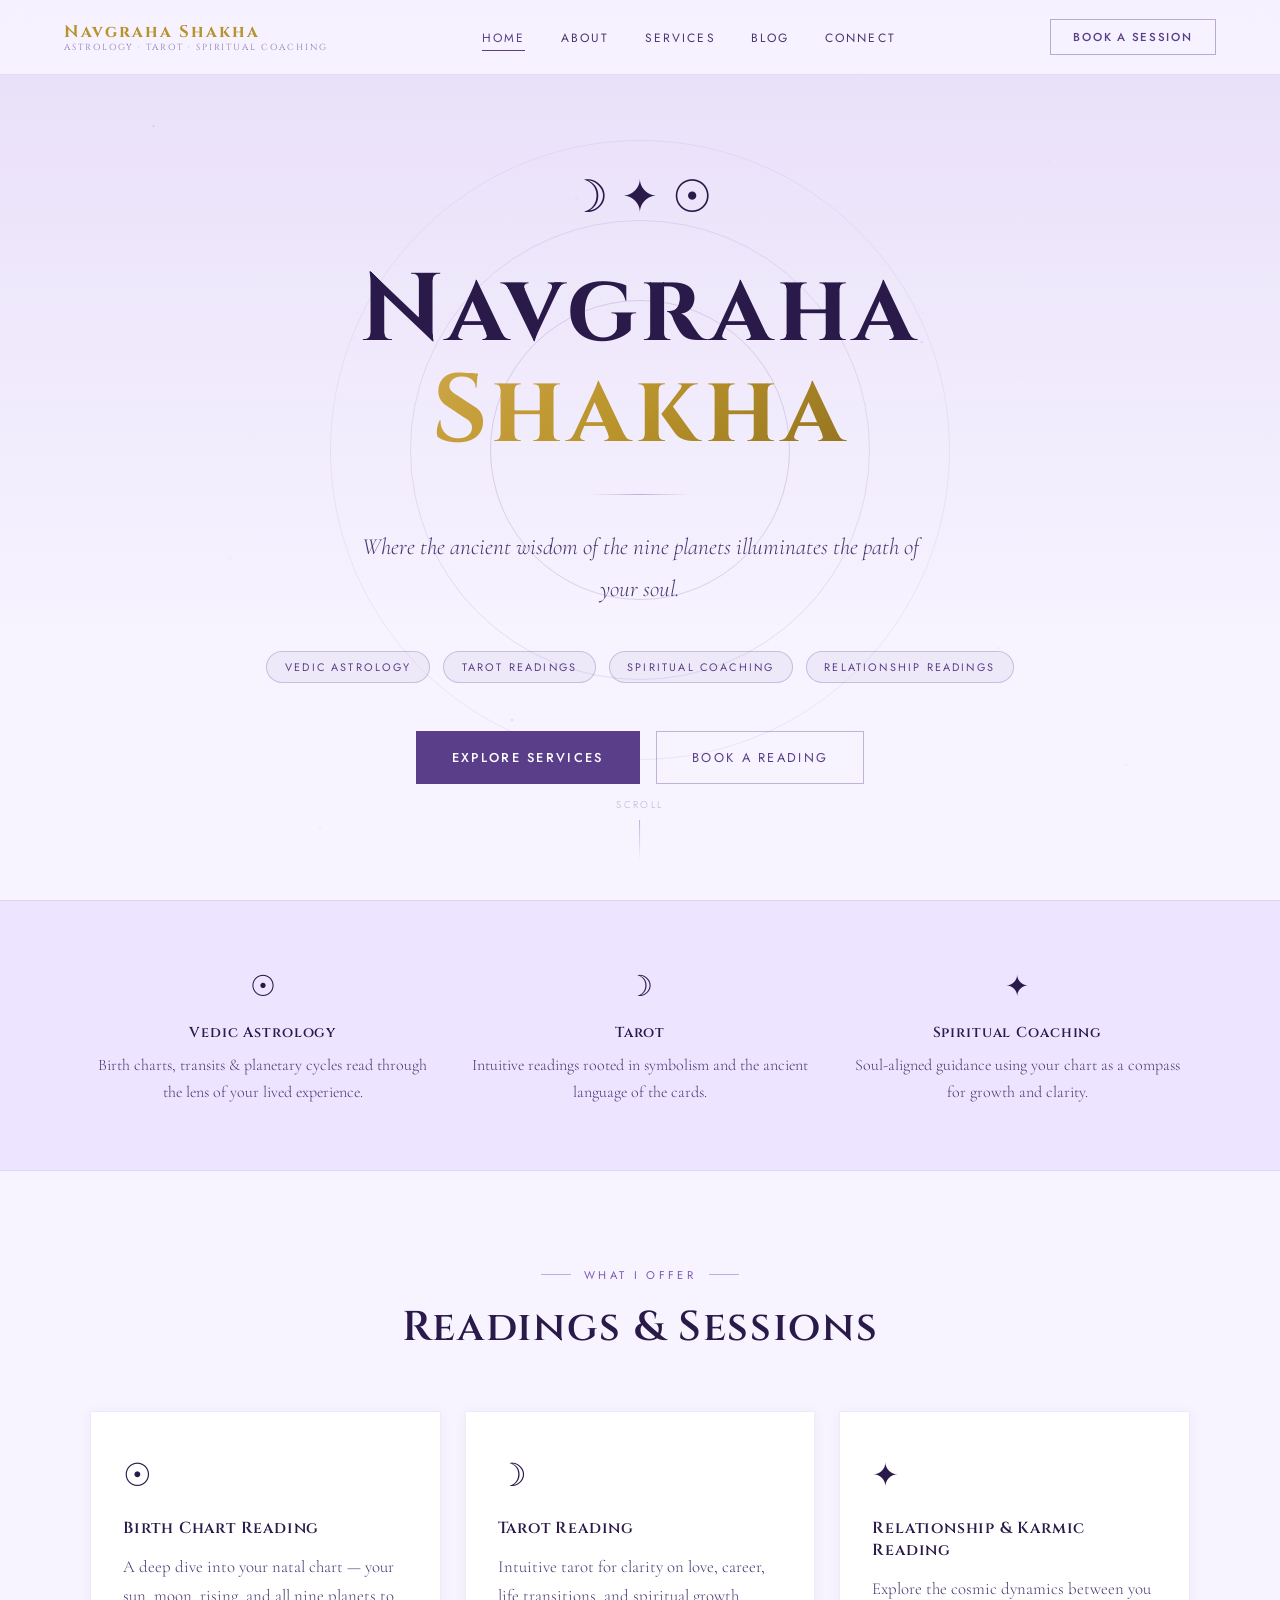
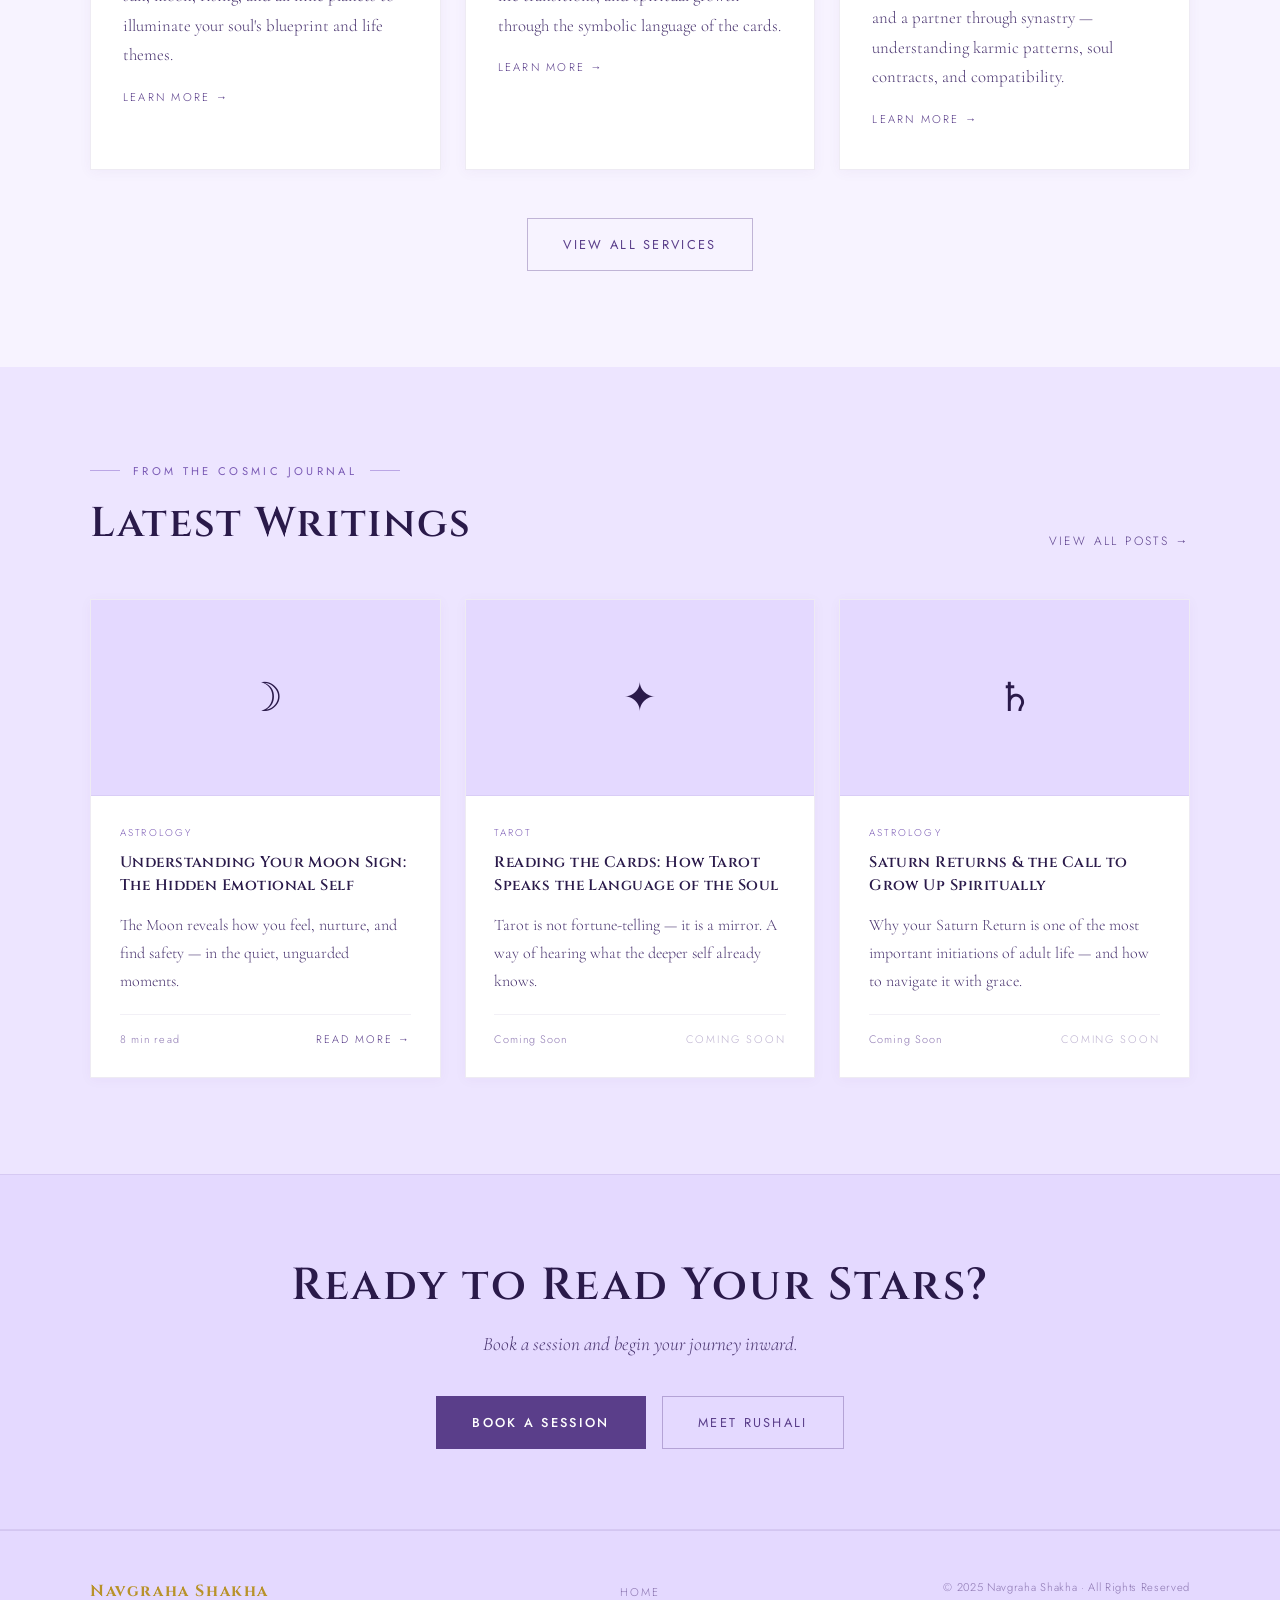
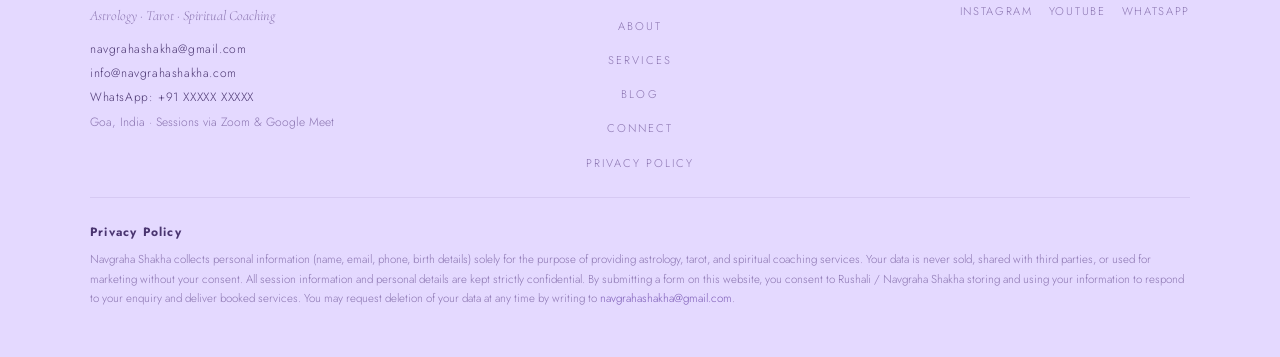
==== commit e03e3b30: "Add files via upload" ====
--- a/index.html
+++ b/index.html
@@ -3,109 +3,74 @@
 <head>
 <meta charset="UTF-8">
 <meta name="viewport" content="width=device-width, initial-scale=1.0">
-<title>Navgraha Shakha — Astrology · Tarot · Cosmic Guidance</title>
-<meta name="description" content="Navgraha Shakha — Vedic astrology, tarot readings, and psycho-spiritual coaching with Rushali, based in Goa, India.">
+<title>Navgraha Shakha — Astrology · Tarot · Spiritual Coaching</title>
+<meta name="description" content="Navgraha Shakha — Vedic astrology, tarot readings, and spiritual coaching with Rushali, based in Goa, India.">
 <link rel="stylesheet" href="style.css">
 <style>
-/* Hero */
 #home {
-  position: relative;
-  min-height: 100vh;
-  display: flex;
-  flex-direction: column;
-  align-items: center;
-  justify-content: center;
-  text-align: center;
-  padding: 8rem 2rem 5rem;
-  z-index: 1;
+  position: relative; min-height: 100vh;
+  display: flex; flex-direction: column;
+  align-items: center; justify-content: center;
+  text-align: center; padding: 8rem 2rem 5rem; z-index: 1;
+  background: linear-gradient(180deg, rgba(196,176,232,0.3) 0%, rgba(247,243,255,0) 70%);
 }
 .mandala-ring {
-  position: absolute;
-  border-radius: 50%;
-  border: 1px solid rgba(196,176,232,0.08);
+  position: absolute; border-radius: 50%;
   top: 50%; left: 50%;
   transform: translate(-50%, -50%);
-  animation: spin 80s linear infinite;
-  pointer-events: none;
-}
-.mandala-ring:nth-child(1) { width: 620px; height: 620px; }
-.mandala-ring:nth-child(2) { width: 460px; height: 460px; border-color: rgba(196,176,232,0.15); animation-duration: 55s; animation-direction: reverse; }
-.mandala-ring:nth-child(3) { width: 300px; height: 300px; border-color: rgba(196,176,232,0.2); animation-duration: 40s; }
+  animation: spin 80s linear infinite; pointer-events: none;
+}
+.mandala-ring:nth-child(1) { width: 620px; height: 620px; border: 1px solid rgba(90,62,138,0.08); }
+.mandala-ring:nth-child(2) { width: 460px; height: 460px; border: 1px solid rgba(90,62,138,0.12); animation-duration: 55s; animation-direction: reverse; }
+.mandala-ring:nth-child(3) { width: 300px; height: 300px; border: 1px solid rgba(90,62,138,0.18); animation-duration: 40s; }
 @keyframes spin { to { transform: translate(-50%, -50%) rotate(360deg); } }
 
 .hero-symbol { font-size: 2.8rem; margin-bottom: 2rem; animation: float 6s ease-in-out infinite; position: relative; z-index: 2; }
 @keyframes float { 0%,100%{transform:translateY(0)} 50%{transform:translateY(-10px)} }
 
 .hero-title {
-  font-family: 'Cinzel', serif;
-  font-size: clamp(3rem, 8vw, 6rem);
-  font-weight: 700;
-  letter-spacing: 0.05em;
-  line-height: 1.05;
-  color: var(--ink);
-  position: relative;
-  z-index: 2;
+  font-family: 'Cinzel', serif; font-size: clamp(3rem, 8vw, 6rem);
+  font-weight: 700; letter-spacing: 0.05em; line-height: 1.05;
+  color: var(--ink); position: relative; z-index: 2;
 }
 .hero-title span {
   display: block;
-  background: linear-gradient(135deg, var(--gold-light), var(--gold), var(--lavender-dim));
-  -webkit-background-clip: text;
-  -webkit-text-fill-color: transparent;
-  background-clip: text;
+  background: linear-gradient(135deg, var(--gold-light), var(--gold), var(--gold-dim));
+  -webkit-background-clip: text; -webkit-text-fill-color: transparent; background-clip: text;
 }
 .hero-divider {
   width: 100px; height: 1px;
-  background: linear-gradient(90deg, transparent, var(--gold), transparent);
-  margin: 2rem auto;
-  position: relative; z-index: 2;
+  background: linear-gradient(90deg, transparent, rgba(90,62,138,0.35), transparent);
+  margin: 2rem auto; position: relative; z-index: 2;
 }
 .hero-tagline {
   font-family: 'Cormorant Garamond', serif;
-  font-size: clamp(1.1rem, 2.2vw, 1.45rem);
-  font-style: italic;
-  color: var(--ink-dim);
-  max-width: 580px;
-  position: relative; z-index: 2;
-  line-height: 1.8;
+  font-size: clamp(1.1rem, 2.2vw, 1.45rem); font-style: italic;
+  color: var(--ink-dim); max-width: 580px;
+  position: relative; z-index: 2; line-height: 1.8;
 }
 .hero-pills {
-  display: flex;
-  flex-wrap: wrap;
-  gap: 0.8rem;
-  justify-content: center;
-  margin-top: 2.5rem;
-  position: relative; z-index: 2;
+  display: flex; flex-wrap: wrap; gap: 0.8rem;
+  justify-content: center; margin-top: 2.5rem; position: relative; z-index: 2;
 }
 .pill {
-  font-size: 0.68rem;
-  font-weight: 400;
-  letter-spacing: 0.2em;
-  text-transform: uppercase;
-  padding: 0.45rem 1.1rem;
-  border: 1px solid rgba(196,176,232,0.35);
-  color: var(--lavender-soft);
-  border-radius: 999px;
+  font-size: 0.68rem; font-weight: 400; letter-spacing: 0.2em; text-transform: uppercase;
+  padding: 0.45rem 1.1rem; border: 1px solid rgba(90,62,138,0.25);
+  color: var(--lavender); border-radius: 999px; background: rgba(90,62,138,0.05);
 }
 .hero-buttons {
-  display: flex;
-  flex-wrap: wrap;
-  gap: 1rem;
-  justify-content: center;
-  margin-top: 3rem;
-  position: relative; z-index: 2;
+  display: flex; flex-wrap: wrap; gap: 1rem;
+  justify-content: center; margin-top: 3rem; position: relative; z-index: 2;
 }
 .scroll-hint {
-  position: absolute;
-  bottom: 2.5rem; left: 50%;
-  transform: translateX(-50%);
-  display: flex; flex-direction: column;
-  align-items: center; gap: 0.5rem;
+  position: absolute; bottom: 2.5rem; left: 50%; transform: translateX(-50%);
+  display: flex; flex-direction: column; align-items: center; gap: 0.5rem;
   z-index: 2; opacity: 0.45;
 }
 .scroll-hint span { font-size: 0.62rem; letter-spacing: 0.25em; text-transform: uppercase; color: var(--lavender-mid); }
 .scroll-line {
   width: 1px; height: 40px;
-  background: linear-gradient(to bottom, var(--gold), transparent);
+  background: linear-gradient(to bottom, var(--lavender-mid), transparent);
   animation: scrollDown 2s ease-in-out infinite;
 }
 @keyframes scrollDown {
@@ -116,194 +81,108 @@
 
 /* Intro strip */
 .intro-strip {
-  background: var(--surface);
-  border-top: 1px solid rgba(196,176,232,0.12);
-  border-bottom: 1px solid rgba(196,176,232,0.12);
-  padding: 4rem 2rem;
-  z-index: 1;
-  position: relative;
+  background: var(--surface); border-top: 1px solid rgba(90,62,138,0.1);
+  border-bottom: 1px solid rgba(90,62,138,0.1); padding: 4rem 2rem; position: relative; z-index: 1;
 }
 .intro-strip-inner {
-  max-width: 1100px;
-  margin: 0 auto;
-  display: grid;
-  grid-template-columns: repeat(3, 1fr);
-  gap: 2rem;
-  text-align: center;
+  max-width: 1100px; margin: 0 auto;
+  display: grid; grid-template-columns: repeat(3, 1fr); gap: 2rem; text-align: center;
 }
 .intro-item .icon { font-size: 1.8rem; margin-bottom: 1rem; display: block; }
 .intro-item h3 {
-  font-family: 'Cinzel', serif;
-  font-size: 0.9rem;
-  font-weight: 600;
-  letter-spacing: 0.06em;
-  color: var(--ink);
-  margin-bottom: 0.6rem;
-}
-.intro-item p {
-  font-family: 'Cormorant Garamond', serif;
-  font-size: 1rem;
-  color: var(--ink-dim);
-  line-height: 1.7;
-}
+  font-family: 'Cinzel', serif; font-size: 0.9rem; font-weight: 600;
+  letter-spacing: 0.06em; color: var(--ink); margin-bottom: 0.6rem;
+}
+.intro-item p { font-family: 'Cormorant Garamond', serif; font-size: 1rem; color: var(--ink-dim); line-height: 1.7; }
 
 /* Featured services */
-.featured-services {
-  background: var(--deep);
-  padding: 6rem 2rem;
-  z-index: 1;
-  position: relative;
-}
+.featured-services { background: var(--deep); padding: 6rem 2rem; position: relative; z-index: 1; }
 .featured-header { text-align: center; margin-bottom: 3.5rem; }
 .featured-header .section-eyebrow { justify-content: center; }
 .services-row {
-  max-width: 1100px;
-  margin: 0 auto;
-  display: grid;
-  grid-template-columns: repeat(3, 1fr);
-  gap: 1.5px;
-  background: rgba(196,176,232,0.08);
+  max-width: 1100px; margin: 0 auto;
+  display: grid; grid-template-columns: repeat(3, 1fr); gap: 1.5rem;
 }
 .svc-card {
-  background: var(--deep);
-  padding: 2.5rem 2rem;
-  position: relative;
-  overflow: hidden;
-  transition: background 0.4s;
-}
-.svc-card::after {
-  content: '';
-  position: absolute;
-  bottom: 0; left: 0; right: 0;
-  height: 2px;
-  background: linear-gradient(90deg, transparent, var(--gold), transparent);
-  opacity: 0;
-  transition: opacity 0.4s;
-}
-.svc-card:hover { background: var(--surface); }
-.svc-card:hover::after { opacity: 1; }
+  background: var(--white); border: 1px solid rgba(90,62,138,0.1);
+  padding: 2.5rem 2rem; transition: all 0.3s;
+  box-shadow: 0 2px 12px rgba(90,62,138,0.05);
+}
+.svc-card:hover { border-color: rgba(90,62,138,0.28); transform: translateY(-3px); box-shadow: 0 6px 24px rgba(90,62,138,0.1); }
 .svc-icon { font-size: 2rem; margin-bottom: 1.2rem; display: block; }
 .svc-name {
-  font-family: 'Cinzel', serif;
-  font-size: 1rem;
-  font-weight: 600;
-  letter-spacing: 0.05em;
-  color: var(--ink);
-  margin-bottom: 0.8rem;
-}
-.svc-desc {
-  font-family: 'Cormorant Garamond', serif;
-  font-size: 1.05rem;
-  line-height: 1.75;
-  color: var(--ink-dim);
-}
+  font-family: 'Cinzel', serif; font-size: 1rem; font-weight: 600;
+  letter-spacing: 0.05em; color: var(--ink); margin-bottom: 0.8rem;
+}
+.svc-desc { font-family: 'Cormorant Garamond', serif; font-size: 1.05rem; line-height: 1.75; color: var(--ink-dim); }
 .svc-link {
-  display: inline-block;
-  margin-top: 1.2rem;
-  font-size: 0.7rem;
-  letter-spacing: 0.2em;
-  text-transform: uppercase;
-  color: var(--lavender-mid);
-  text-decoration: none;
-  border-bottom: 1px solid transparent;
-  transition: border-color 0.3s;
-}
-.svc-link:hover { border-color: var(--lavender-mid); }
+  display: inline-block; margin-top: 1.2rem; font-size: 0.7rem;
+  letter-spacing: 0.2em; text-transform: uppercase; color: var(--lavender);
+  text-decoration: none; border-bottom: 1px solid transparent; transition: border-color 0.3s;
+}
+.svc-link:hover { border-color: var(--lavender); }
 
 /* Blog preview */
-.blog-preview {
-  background: var(--surface);
-  padding: 6rem 2rem;
-  z-index: 1;
-  position: relative;
-}
+.blog-preview { background: var(--surface); padding: 6rem 2rem; position: relative; z-index: 1; }
 .blog-preview-inner { max-width: 1100px; margin: 0 auto; }
 .blog-preview-header {
-  display: flex;
-  justify-content: space-between;
-  align-items: flex-end;
-  margin-bottom: 3rem;
+  display: flex; justify-content: space-between; align-items: flex-end; margin-bottom: 3rem;
 }
 .blog-row { display: grid; grid-template-columns: repeat(3, 1fr); gap: 1.5rem; }
 .blog-card {
-  background: var(--surface2);
-  border: 1px solid rgba(196,176,232,0.12);
-  overflow: hidden;
-  transition: border-color 0.3s;
-}
-.blog-card:hover { border-color: rgba(196,176,232,0.35); }
+  background: var(--white); border: 1px solid rgba(90,62,138,0.1);
+  overflow: hidden; transition: all 0.3s;
+  box-shadow: 0 2px 12px rgba(90,62,138,0.04);
+}
+.blog-card:hover { border-color: rgba(90,62,138,0.25); box-shadow: 0 4px 20px rgba(90,62,138,0.08); }
 .blog-card-img {
-  width: 100%; aspect-ratio: 16/9;
-  background: var(--surface3);
-  display: flex; align-items: center; justify-content: center;
-  font-size: 2.5rem;
-  border-bottom: 1px solid rgba(196,176,232,0.08);
+  width: 100%; aspect-ratio: 16/9; background: var(--surface2);
+  display: flex; align-items: center; justify-content: center; font-size: 2.5rem;
+  border-bottom: 1px solid rgba(90,62,138,0.08);
 }
 .blog-card-body { padding: 1.8rem; }
 .blog-tag {
-  font-size: 0.62rem;
-  letter-spacing: 0.22em;
-  text-transform: uppercase;
-  color: var(--lavender-mid);
-  margin-bottom: 0.7rem;
-  display: block;
+  font-size: 0.62rem; letter-spacing: 0.22em; text-transform: uppercase;
+  color: var(--lavender-mid); margin-bottom: 0.7rem; display: block;
 }
 .blog-card-title {
-  font-family: 'Cinzel', serif;
-  font-size: 0.92rem;
-  font-weight: 600;
-  letter-spacing: 0.03em;
-  color: var(--ink);
-  line-height: 1.5;
-  margin-bottom: 0.8rem;
+  font-family: 'Cinzel', serif; font-size: 0.95rem; font-weight: 600;
+  letter-spacing: 0.03em; color: var(--ink); line-height: 1.55; margin-bottom: 0.8rem;
 }
 .blog-excerpt {
-  font-family: 'Cormorant Garamond', serif;
-  font-size: 1rem;
-  line-height: 1.7;
-  color: var(--ink-dim);
-  margin-bottom: 1.2rem;
-}
+  font-family: 'Cormorant Garamond', serif; font-size: 1rem;
+  line-height: 1.75; color: var(--ink-dim); margin-bottom: 1.2rem;
+}
+.blog-footer {
+  display: flex; align-items: center; justify-content: space-between;
+  padding-top: 1rem; border-top: 1px solid rgba(90,62,138,0.08);
+}
+.blog-meta { font-size: 0.68rem; letter-spacing: 0.1em; color: var(--ink-faint); }
 .blog-read-more {
-  font-size: 0.7rem;
-  letter-spacing: 0.18em;
-  text-transform: uppercase;
-  color: var(--lavender-mid);
-  text-decoration: none;
-  border-bottom: 1px solid transparent;
-  transition: border-color 0.3s;
-}
-.blog-read-more:hover { border-color: var(--lavender-mid); }
+  font-size: 0.68rem; letter-spacing: 0.18em; text-transform: uppercase;
+  color: var(--lavender); text-decoration: none;
+  border-bottom: 1px solid transparent; transition: border-color 0.3s;
+}
+.blog-read-more:hover { border-color: var(--lavender); }
 
 /* CTA band */
 .cta-band {
-  background: var(--surface2);
-  border-top: 1px solid rgba(196,176,232,0.15);
-  border-bottom: 1px solid rgba(196,176,232,0.15);
-  padding: 5rem 2rem;
-  text-align: center;
-  z-index: 1;
-  position: relative;
+  background: var(--surface2); border-top: 1px solid rgba(90,62,138,0.1);
+  border-bottom: 1px solid rgba(90,62,138,0.1);
+  padding: 5rem 2rem; text-align: center; position: relative; z-index: 1;
 }
 .cta-band h2 {
-  font-family: 'Cinzel', serif;
-  font-size: clamp(1.5rem, 3.5vw, 2.8rem);
-  font-weight: 600;
-  letter-spacing: 0.05em;
-  color: var(--ink);
-  margin-bottom: 1rem;
+  font-family: 'Cinzel', serif; font-size: clamp(1.5rem, 3.5vw, 2.8rem);
+  font-weight: 600; letter-spacing: 0.05em; color: var(--ink); margin-bottom: 1rem;
 }
 .cta-band p {
-  font-family: 'Cormorant Garamond', serif;
-  font-size: 1.2rem;
-  font-style: italic;
-  color: var(--ink-dim);
-  margin-bottom: 2.5rem;
+  font-family: 'Cormorant Garamond', serif; font-size: 1.2rem;
+  font-style: italic; color: var(--ink-dim); margin-bottom: 2.5rem;
 }
 .cta-buttons { display: flex; gap: 1rem; justify-content: center; flex-wrap: wrap; }
 
 @media (max-width: 900px) {
-  .intro-strip-inner { grid-template-columns: 1fr 1fr; }
+  .intro-strip-inner { grid-template-columns: 1fr; }
   .services-row { grid-template-columns: 1fr; }
   .blog-row { grid-template-columns: 1fr; }
   .blog-preview-header { flex-direction: column; align-items: flex-start; gap: 1rem; }
@@ -315,7 +194,6 @@
 <script src="common.js"></script>
 <script>document.write(getNav('Home'));</script>
 
-<!-- HERO -->
 <section id="home">
   <div class="mandala-ring"></div>
   <div class="mandala-ring"></div>
@@ -323,11 +201,12 @@
   <div class="hero-symbol">☽ ✦ ☉</div>
   <h1 class="hero-title">Navgraha<br><span>Shakha</span></h1>
   <div class="hero-divider"></div>
-  <p class="hero-tagline">Where the ancient wisdom of the nine planets meets the depths of the psyche.</p>
+  <p class="hero-tagline">Where the ancient wisdom of the nine planets illuminates the path of your soul.</p>
   <div class="hero-pills">
     <span class="pill">Vedic Astrology</span>
     <span class="pill">Tarot Readings</span>
-    
+    <span class="pill">Spiritual Coaching</span>
+    <span class="pill">Relationship Readings</span>
   </div>
   <div class="hero-buttons">
     <a href="services.html" class="btn-primary">Explore Services</a>
@@ -336,51 +215,48 @@
   <div class="scroll-hint"><span>Scroll</span><div class="scroll-line"></div></div>
 </section>
 
-<!-- INTRO STRIP -->
 <div class="intro-strip">
   <div class="intro-strip-inner">
     <div class="intro-item fade-in">
       <span class="icon">☉</span>
       <h3>Vedic Astrology</h3>
-      <p>Birth charts, transits &amp; planetary cycles read through the lens of lived experience.</p>
+      <p>Birth charts, transits &amp; planetary cycles read through the lens of your lived experience.</p>
     </div>
     <div class="intro-item fade-in">
       <span class="icon">☽</span>
       <h3>Tarot</h3>
-      <p>Intuitive readings rooted in Jungian archetypes and the symbolic language of the cards.</p>
+      <p>Intuitive readings rooted in symbolism and the ancient language of the cards.</p>
     </div>
     <div class="intro-item fade-in">
-      <span class="icon">🌙</span>
-      <h3>Astro Coaching</h3>
-      <p>Using your birth chart as a tool for self-understanding, growth, and life navigation.</p>
-    </div>
-    
+      <span class="icon">✦</span>
+      <h3>Spiritual Coaching</h3>
+      <p>Soul-aligned guidance using your chart as a compass for growth and clarity.</p>
+    </div>
   </div>
 </div>
 
-<!-- FEATURED SERVICES -->
 <div class="featured-services">
   <div class="featured-header">
     <div class="section-eyebrow" style="justify-content:center">What I Offer</div>
-    <h2 class="section-title" style="text-align:center;margin:0 auto">Astro &amp; Tarot Services</h2>
+    <h2 class="section-title" style="text-align:center;margin:0 auto">Readings &amp; Sessions</h2>
   </div>
   <div class="services-row">
     <div class="svc-card fade-in">
       <span class="svc-icon">☉</span>
       <div class="svc-name">Birth Chart Reading</div>
-      <p class="svc-desc">A deep dive into your natal chart — your sun, moon, rising, and all nine planets to illuminate your soul's blueprint.</p>
+      <p class="svc-desc">A deep dive into your natal chart — your sun, moon, rising, and all nine planets to illuminate your soul's blueprint and life themes.</p>
       <a href="services.html" class="svc-link">Learn More →</a>
     </div>
     <div class="svc-card fade-in">
       <span class="svc-icon">☽</span>
       <div class="svc-name">Tarot Reading</div>
-      <p class="svc-desc">Intuitive tarot for clarity on love, career, life transitions, and spiritual growth through a Jungian lens.</p>
+      <p class="svc-desc">Intuitive tarot for clarity on love, career, life transitions, and spiritual growth through the symbolic language of the cards.</p>
       <a href="services.html" class="svc-link">Learn More →</a>
     </div>
     <div class="svc-card fade-in">
-      <span class="svc-icon">🜎</span>
-      <div class="svc-name">Psycho-Spiritual Coaching</div>
-      <p class="svc-desc">An ongoing coaching container blending astrology, shadow work, and Jungian frameworks for deep inner change.</p>
+      <span class="svc-icon">✦</span>
+      <div class="svc-name">Relationship &amp; Karmic Reading</div>
+      <p class="svc-desc">Explore the cosmic dynamics between you and a partner through synastry — understanding karmic patterns, soul contracts, and compatibility.</p>
       <a href="services.html" class="svc-link">Learn More →</a>
     </div>
   </div>
@@ -389,7 +265,6 @@
   </div>
 </div>
 
-<!-- BLOG PREVIEW -->
 <div class="blog-preview">
   <div class="blog-preview-inner">
     <div class="blog-preview-header">
@@ -397,7 +272,7 @@
         <div class="section-eyebrow">From the Cosmic Journal</div>
         <h2 class="section-title" style="margin-bottom:0">Latest Writings</h2>
       </div>
-      <a href="blog.html" style="font-size:0.75rem;letter-spacing:0.2em;text-transform:uppercase;color:var(--lavender-mid);text-decoration:none;border-bottom:1px solid transparent;transition:border-color 0.3s" onmouseover="this.style.borderColor='var(--gold)'" onmouseout="this.style.borderColor='transparent'">View All Posts →</a>
+      <a href="blog.html" style="font-size:0.75rem;letter-spacing:0.2em;text-transform:uppercase;color:var(--lavender);text-decoration:none;border-bottom:1px solid transparent;transition:border-color 0.3s" onmouseover="this.style.borderColor='var(--lavender)'" onmouseout="this.style.borderColor='transparent'">View All Posts →</a>
     </div>
     <div class="blog-row">
       <div class="blog-card fade-in">
@@ -405,33 +280,41 @@
         <div class="blog-card-body">
           <span class="blog-tag">Astrology</span>
           <div class="blog-card-title">Understanding Your Moon Sign: The Hidden Emotional Self</div>
-          <p class="blog-excerpt">The Moon in your chart reveals how you feel, nurture, and find safety. What it means to live your lunar nature with full consciousness.</p>
-          <a href="blog-post.html" class="blog-read-more">Read More →</a>
+          <p class="blog-excerpt">The Moon reveals how you feel, nurture, and find safety — in the quiet, unguarded moments.</p>
+          <div class="blog-footer">
+            <span class="blog-meta">8 min read</span>
+            <a href="blog-post.html" class="blog-read-more">Read More →</a>
+          </div>
         </div>
       </div>
       <div class="blog-card fade-in">
-        <div class="blog-card-img">🌿</div>
+        <div class="blog-card-img">✦</div>
         <div class="blog-card-body">
-          <span class="blog-tag">Jungian Psychology</span>
-          <div class="blog-card-title">Tarot &amp; the Shadow: Meeting Your Inner Archetypes</div>
-          <p class="blog-excerpt">Carl Jung believed we carry everything within us — light and shadow alike. How tarot becomes a mirror for the unconscious mind.</p>
-          <a href="blog.html" class="blog-read-more">Coming Soon →</a>
+          <span class="blog-tag">Tarot</span>
+          <div class="blog-card-title">Reading the Cards: How Tarot Speaks the Language of the Soul</div>
+          <p class="blog-excerpt">Tarot is not fortune-telling — it is a mirror. A way of hearing what the deeper self already knows.</p>
+          <div class="blog-footer">
+            <span class="blog-meta">Coming Soon</span>
+            <span class="blog-read-more" style="opacity:0.4;cursor:default;">Coming Soon</span>
+          </div>
         </div>
       </div>
       <div class="blog-card fade-in">
         <div class="blog-card-img">♄</div>
         <div class="blog-card-body">
-          <span class="blog-tag">Coaching</span>
+          <span class="blog-tag">Astrology</span>
           <div class="blog-card-title">Saturn Returns &amp; the Call to Grow Up Spiritually</div>
-          <p class="blog-excerpt">Why the years around your Saturn Return are one of the most pivotal initiations of adult life — and how to move through them with grace.</p>
-          <a href="blog.html" class="blog-read-more">Coming Soon →</a>
+          <p class="blog-excerpt">Why your Saturn Return is one of the most important initiations of adult life — and how to navigate it with grace.</p>
+          <div class="blog-footer">
+            <span class="blog-meta">Coming Soon</span>
+            <span class="blog-read-more" style="opacity:0.4;cursor:default;">Coming Soon</span>
+          </div>
         </div>
       </div>
     </div>
   </div>
 </div>
 
-<!-- CTA BAND -->
 <div class="cta-band">
   <h2>Ready to Read Your Stars?</h2>
   <p>Book a session and begin your journey inward.</p>
--- a/style.css
+++ b/style.css
@@ -1,21 +1,22 @@
 @import url('https://fonts.googleapis.com/css2?family=Cinzel:wght@400;600;700&family=Cormorant+Garamond:ital,wght@0,300;0,400;0,600;1,300;1,400&family=Jost:wght@300;400;500&display=swap');
 
 :root {
-  --gold: #C9A84C;
-  --gold-light: #E8C97A;
-  --gold-dim: #9A7A35;
-  --deep: #0E0B1F;
-  --surface: #151228;
-  --surface2: #1E1935;
-  --surface3: #282042;
-  --lavender: #C4B0E8;
-  --lavender-mid: #A689D8;
-  --lavender-soft: #E8DEFF;
-  --lavender-dim: #7A5EAD;
-  --lavender-faint: #3D2F6B;
-  --ink: #F2EEF9;
-  --ink-dim: #C8BEE0;
-  --ink-faint: #7A6E95;
+  --gold: #B8922A;
+  --gold-light: #D4AC4E;
+  --gold-dim: #8A6B1E;
+  --deep: #F7F3FF;
+  --surface: #EDE5FF;
+  --surface2: #E4D9FF;
+  --surface3: #D8CAFF;
+  --lavender: #5A3E8A;
+  --lavender-mid: #7B5BB5;
+  --lavender-soft: #9B7DD4;
+  --lavender-dim: #3D2A6B;
+  --lavender-faint: #C4B0E8;
+  --ink: #2A1A4A;
+  --ink-dim: #4A3570;
+  --ink-faint: #8B75B0;
+  --white: #FFFFFF;
 }
 
 * { margin: 0; padding: 0; box-sizing: border-box; }
@@ -35,18 +36,18 @@
   position: fixed;
   inset: 0;
   background-image:
-    radial-gradient(1px 1px at 12% 14%, rgba(196,176,232,0.55) 0%, transparent 100%),
-    radial-gradient(1.5px 1.5px at 45% 22%, rgba(201,168,76,0.4) 0%, transparent 100%),
-    radial-gradient(1px 1px at 67% 5%, rgba(232,222,255,0.4) 0%, transparent 100%),
-    radial-gradient(1px 1px at 82% 18%, rgba(196,176,232,0.45) 0%, transparent 100%),
-    radial-gradient(1px 1px at 35% 42%, rgba(201,168,76,0.3) 0%, transparent 100%),
-    radial-gradient(1px 1px at 72% 35%, rgba(196,176,232,0.4) 0%, transparent 100%),
-    radial-gradient(1.5px 1.5px at 18% 61%, rgba(232,222,255,0.35) 0%, transparent 100%),
-    radial-gradient(1px 1px at 54% 58%, rgba(201,168,76,0.25) 0%, transparent 100%),
-    radial-gradient(1px 1px at 40% 82%, rgba(196,176,232,0.45) 0%, transparent 100%),
-    radial-gradient(1px 1px at 91% 88%, rgba(232,222,255,0.3) 0%, transparent 100%),
-    radial-gradient(1px 1px at 25% 90%, rgba(201,168,76,0.3) 0%, transparent 100%),
-    radial-gradient(1px 1px at 78% 72%, rgba(196,176,232,0.4) 0%, transparent 100%);
+    radial-gradient(1.5px 1.5px at 12% 14%, rgba(90,62,138,0.25) 0%, transparent 100%),
+    radial-gradient(1px 1px at 45% 22%, rgba(184,146,42,0.3) 0%, transparent 100%),
+    radial-gradient(1.5px 1.5px at 67% 8%, rgba(90,62,138,0.2) 0%, transparent 100%),
+    radial-gradient(1px 1px at 82% 18%, rgba(123,91,181,0.25) 0%, transparent 100%),
+    radial-gradient(1px 1px at 35% 45%, rgba(184,146,42,0.2) 0%, transparent 100%),
+    radial-gradient(1.5px 1.5px at 72% 38%, rgba(90,62,138,0.22) 0%, transparent 100%),
+    radial-gradient(1px 1px at 18% 62%, rgba(123,91,181,0.2) 0%, transparent 100%),
+    radial-gradient(1px 1px at 54% 60%, rgba(184,146,42,0.18) 0%, transparent 100%),
+    radial-gradient(1.5px 1.5px at 40% 80%, rgba(90,62,138,0.22) 0%, transparent 100%),
+    radial-gradient(1px 1px at 88% 85%, rgba(123,91,181,0.2) 0%, transparent 100%),
+    radial-gradient(1px 1px at 25% 92%, rgba(184,146,42,0.2) 0%, transparent 100%),
+    radial-gradient(1px 1px at 78% 72%, rgba(90,62,138,0.18) 0%, transparent 100%);
   pointer-events: none;
   z-index: 0;
 }
@@ -60,75 +61,48 @@
   align-items: center;
   justify-content: space-between;
   padding: 1.2rem 4rem;
-  background: rgba(14,11,31,0.93);
+  background: rgba(247,243,255,0.92);
   backdrop-filter: blur(14px);
-  border-bottom: 1px solid rgba(196,176,232,0.18);
+  border-bottom: 1px solid rgba(90,62,138,0.12);
 }
 .nav-logo {
   font-family: 'Cinzel', serif;
-  font-size: 1.05rem;
-  font-weight: 700;
-  letter-spacing: 0.12em;
-  color: var(--gold);
-  text-decoration: none;
-  line-height: 1.2;
+  font-size: 1.05rem; font-weight: 700;
+  letter-spacing: 0.12em; color: var(--gold);
+  text-decoration: none; line-height: 1.2;
 }
 .nav-logo small {
-  display: block;
-  font-size: 0.55rem;
-  font-weight: 400;
-  letter-spacing: 0.22em;
-  color: var(--ink-faint);
-  text-transform: uppercase;
+  display: block; font-size: 0.55rem; font-weight: 400;
+  letter-spacing: 0.22em; color: var(--ink-faint); text-transform: uppercase;
 }
 .nav-links { display: flex; gap: 2.2rem; list-style: none; }
 .nav-links a {
-  font-size: 0.75rem;
-  font-weight: 400;
-  letter-spacing: 0.18em;
-  text-transform: uppercase;
-  color: var(--ink-dim);
-  text-decoration: none;
-  transition: color 0.3s;
-  position: relative;
+  font-size: 0.75rem; font-weight: 400; letter-spacing: 0.18em;
+  text-transform: uppercase; color: var(--ink-dim);
+  text-decoration: none; transition: color 0.3s; position: relative;
 }
 .nav-links a::after {
-  content: '';
-  position: absolute;
-  bottom: -4px; left: 0; right: 0;
-  height: 1px;
-  background: var(--lavender);
-  transform: scaleX(0);
-  transition: transform 0.3s;
+  content: ''; position: absolute; bottom: -4px; left: 0; right: 0;
+  height: 1px; background: var(--lavender); transform: scaleX(0); transition: transform 0.3s;
 }
 .nav-links a:hover, .nav-links a.active { color: var(--lavender); }
 .nav-links a:hover::after, .nav-links a.active::after { transform: scaleX(1); }
 .nav-cta {
-  font-size: 0.72rem;
-  font-weight: 500;
-  letter-spacing: 0.15em;
-  text-transform: uppercase;
-  padding: 0.55rem 1.4rem;
-  border: 1px solid rgba(196,176,232,0.45);
-  color: var(--lavender);
-  text-decoration: none;
-  transition: all 0.3s;
-}
-.nav-cta:hover { background: rgba(196,176,232,0.15); border-color: var(--lavender); }
+  font-size: 0.72rem; font-weight: 500; letter-spacing: 0.15em;
+  text-transform: uppercase; padding: 0.55rem 1.4rem;
+  border: 1px solid rgba(90,62,138,0.4); color: var(--lavender);
+  text-decoration: none; transition: all 0.3s;
+}
+.nav-cta:hover { background: var(--lavender); color: var(--white); }
 
 .hamburger { display: none; flex-direction: column; gap: 5px; cursor: pointer; background: none; border: none; padding: 4px; }
 .hamburger span { width: 24px; height: 1px; background: var(--lavender); display: block; }
 
 .mobile-menu {
-  display: none;
-  position: fixed;
-  top: 65px; left: 0; right: 0;
-  background: rgba(14,11,31,0.97);
-  border-bottom: 1px solid rgba(196,176,232,0.18);
-  padding: 2rem;
-  flex-direction: column;
-  gap: 1.5rem;
-  z-index: 99;
+  display: none; position: fixed; top: 65px; left: 0; right: 0;
+  background: rgba(247,243,255,0.98);
+  border-bottom: 1px solid rgba(90,62,138,0.12);
+  padding: 2rem; flex-direction: column; gap: 1.5rem; z-index: 99;
 }
 .mobile-menu.open { display: flex; }
 .mobile-menu a {
@@ -139,17 +113,10 @@
 
 /* ── PAGE HERO ── */
 .page-hero {
-  position: relative;
-  padding: 10rem 2rem 5rem;
-  text-align: center;
-  z-index: 1;
-  border-bottom: 1px solid rgba(196,176,232,0.15);
-}
-.page-hero::before {
-  content: '';
-  position: absolute; inset: 0;
-  background: radial-gradient(ellipse at center top, rgba(122,94,173,0.2) 0%, transparent 70%);
-  pointer-events: none;
+  position: relative; padding: 10rem 2rem 5rem;
+  text-align: center; z-index: 1;
+  border-bottom: 1px solid rgba(90,62,138,0.1);
+  background: linear-gradient(180deg, rgba(196,176,232,0.25) 0%, transparent 100%);
 }
 .page-eyebrow {
   font-size: 0.7rem; font-weight: 400; letter-spacing: 0.3em;
@@ -159,18 +126,15 @@
 }
 .page-eyebrow::before, .page-eyebrow::after {
   content: ''; width: 30px; height: 1px;
-  background: var(--lavender-dim); opacity: 0.6;
+  background: var(--lavender-soft); opacity: 0.7;
 }
 .page-title {
-  font-family: 'Cinzel', serif;
-  font-size: clamp(2rem, 5vw, 4rem);
-  font-weight: 700; letter-spacing: 0.05em;
-  color: var(--ink); margin-bottom: 1.2rem;
+  font-family: 'Cinzel', serif; font-size: clamp(2rem, 5vw, 4rem);
+  font-weight: 700; letter-spacing: 0.05em; color: var(--ink); margin-bottom: 1.2rem;
 }
 .page-subtitle {
-  font-family: 'Cormorant Garamond', serif;
-  font-size: 1.2rem; font-style: italic;
-  color: var(--ink-dim); max-width: 560px;
+  font-family: 'Cormorant Garamond', serif; font-size: 1.2rem;
+  font-style: italic; color: var(--ink-dim); max-width: 560px;
   margin: 0 auto; line-height: 1.8;
 }
 
@@ -183,114 +147,125 @@
   margin-bottom: 1rem; display: flex; align-items: center; gap: 0.8rem;
 }
 .section-eyebrow::before, .section-eyebrow::after {
-  content: ''; width: 30px; height: 1px;
-  background: var(--lavender-dim); opacity: 0.5;
+  content: ''; width: 30px; height: 1px; background: var(--lavender-soft); opacity: 0.6;
 }
 .section-title {
-  font-family: 'Cinzel', serif;
-  font-size: clamp(1.6rem, 3.5vw, 2.6rem);
-  font-weight: 600; letter-spacing: 0.04em;
-  color: var(--ink); margin-bottom: 1.2rem;
+  font-family: 'Cinzel', serif; font-size: clamp(1.6rem, 3.5vw, 2.6rem);
+  font-weight: 600; letter-spacing: 0.04em; color: var(--ink); margin-bottom: 1.2rem;
 }
 .section-subtitle {
-  font-family: 'Cormorant Garamond', serif;
-  font-size: 1.15rem; font-style: italic;
-  color: var(--ink-dim); line-height: 1.8; max-width: 600px;
+  font-family: 'Cormorant Garamond', serif; font-size: 1.15rem;
+  font-style: italic; color: var(--ink-dim); line-height: 1.8; max-width: 600px;
 }
 
 /* ── BUTTONS ── */
 .btn-primary {
-  display: inline-block; font-family: 'Jost', sans-serif;
-  font-size: 0.8rem; font-weight: 500; letter-spacing: 0.18em;
-  text-transform: uppercase; padding: 1rem 2.2rem;
-  background: rgba(166,137,216,0.2); color: var(--lavender-soft);
-  text-decoration: none; transition: all 0.3s;
-  border: 1px solid rgba(196,176,232,0.5);
-}
-.btn-primary:hover { background: rgba(196,176,232,0.25); border-color: var(--lavender); transform: translateY(-2px); }
+  display: inline-block; font-family: 'Jost', sans-serif; font-size: 0.8rem;
+  font-weight: 500; letter-spacing: 0.18em; text-transform: uppercase;
+  padding: 1rem 2.2rem; background: var(--lavender); color: var(--white);
+  text-decoration: none; transition: all 0.3s; border: 1px solid var(--lavender);
+}
+.btn-primary:hover { background: var(--lavender-dim); border-color: var(--lavender-dim); transform: translateY(-2px); }
 .btn-secondary {
-  display: inline-block; font-family: 'Jost', sans-serif;
-  font-size: 0.8rem; font-weight: 400; letter-spacing: 0.18em;
-  text-transform: uppercase; padding: 1rem 2.2rem;
-  border: 1px solid rgba(196,176,232,0.3);
+  display: inline-block; font-family: 'Jost', sans-serif; font-size: 0.8rem;
+  font-weight: 400; letter-spacing: 0.18em; text-transform: uppercase;
+  padding: 1rem 2.2rem; border: 1px solid rgba(90,62,138,0.35);
   color: var(--lavender); text-decoration: none; transition: all 0.3s;
 }
-.btn-secondary:hover { border-color: var(--lavender); background: rgba(196,176,232,0.08); }
+.btn-secondary:hover { border-color: var(--lavender); background: rgba(90,62,138,0.07); }
 
 /* ── SEPARATOR ── */
 .gold-sep {
-  display: flex; align-items: center; gap: 1rem;
-  margin: 3rem 0; justify-content: center;
+  display: flex; align-items: center; gap: 1rem; margin: 3rem 0; justify-content: center;
 }
 .gold-sep::before, .gold-sep::after {
   content: ''; flex: 1; max-width: 200px; height: 1px;
-  background: linear-gradient(90deg, transparent, rgba(196,176,232,0.35));
-}
-.gold-sep::after { background: linear-gradient(90deg, rgba(196,176,232,0.35), transparent); }
-.gold-sep span { color: var(--lavender-mid); font-size: 0.75rem; letter-spacing: 0.4rem; }
+  background: linear-gradient(90deg, transparent, rgba(90,62,138,0.25));
+}
+.gold-sep::after { background: linear-gradient(90deg, rgba(90,62,138,0.25), transparent); }
+.gold-sep span { color: var(--lavender-soft); font-size: 0.75rem; letter-spacing: 0.4rem; }
 
 /* ── FOOTER ── */
 footer {
-  background: var(--surface);
-  border-top: 1px solid rgba(196,176,232,0.12);
+  background: var(--surface2); border-top: 1px solid rgba(90,62,138,0.12);
   padding: 3rem 4rem; position: relative; z-index: 1;
 }
 .footer-inner {
   max-width: 1100px; margin: 0 auto;
-  display: grid; grid-template-columns: 1fr auto 1fr;
-  align-items: center; gap: 2rem;
+  display: grid; grid-template-columns: 1fr auto 1fr; align-items: start; gap: 2rem;
 }
 .footer-logo {
   font-family: 'Cinzel', serif; font-size: 1rem; font-weight: 700;
   letter-spacing: 0.1em; color: var(--gold); text-decoration: none;
 }
 .footer-tagline {
-  font-family: 'Cormorant Garamond', serif; font-size: 0.85rem;
+  font-family: 'Cormorant Garamond', serif; font-size: 0.88rem;
   font-style: italic; color: var(--ink-faint); margin-top: 0.3rem;
 }
-.footer-links { display: flex; flex-direction: column; gap: 0.7rem; list-style: none; align-items: center; }
+.footer-contact {
+  margin-top: 1rem; display: flex; flex-direction: column; gap: 0.4rem;
+}
+.footer-contact a {
+  font-size: 0.75rem; letter-spacing: 0.05em; color: var(--ink-dim);
+  text-decoration: none; transition: color 0.3s;
+}
+.footer-contact a:hover { color: var(--lavender); }
+.footer-links {
+  display: flex; flex-direction: column; gap: 0.7rem;
+  list-style: none; align-items: center;
+}
 .footer-links a {
   font-size: 0.7rem; letter-spacing: 0.18em; text-transform: uppercase;
   color: var(--ink-faint); text-decoration: none; transition: color 0.3s;
 }
 .footer-links a:hover { color: var(--lavender); }
 .footer-right { text-align: right; }
-.footer-copy { font-size: 0.7rem; letter-spacing: 0.08em; color: var(--ink-faint); margin-bottom: 0.5rem; }
+.footer-copy { font-size: 0.7rem; letter-spacing: 0.06em; color: var(--ink-faint); margin-bottom: 0.5rem; }
 .footer-social { display: flex; gap: 1rem; justify-content: flex-end; }
 .footer-social a {
   font-size: 0.7rem; letter-spacing: 0.15em; text-transform: uppercase;
   color: var(--ink-faint); text-decoration: none; transition: color 0.3s;
 }
 .footer-social a:hover { color: var(--lavender); }
+.footer-privacy {
+  max-width: 1100px; margin: 1.5rem auto 0;
+  padding-top: 1.5rem; border-top: 1px solid rgba(90,62,138,0.1);
+  font-size: 0.72rem; color: var(--ink-faint); line-height: 1.7;
+}
+.footer-privacy a { color: var(--lavender-mid); text-decoration: none; }
+.footer-privacy a:hover { text-decoration: underline; }
 
 /* ── FORMS ── */
 .form-group { display: flex; flex-direction: column; gap: 0.5rem; }
 .form-label {
   font-size: 0.68rem; font-weight: 400; letter-spacing: 0.22em;
-  text-transform: uppercase; color: var(--lavender-dim);
+  text-transform: uppercase; color: var(--lavender-mid);
 }
 .form-input, .form-textarea, .form-select {
-  background: var(--surface2); border: 1px solid rgba(196,176,232,0.18);
+  background: var(--white); border: 1px solid rgba(90,62,138,0.18);
   color: var(--ink); padding: 0.85rem 1.2rem;
   font-family: 'Jost', sans-serif; font-size: 0.9rem; font-weight: 300;
   outline: none; transition: border-color 0.3s; width: 100%; appearance: none;
 }
-.form-input:focus, .form-textarea:focus, .form-select:focus { border-color: rgba(196,176,232,0.55); }
+.form-input:focus, .form-textarea:focus, .form-select:focus { border-color: rgba(90,62,138,0.5); }
 .form-input::placeholder, .form-textarea::placeholder { color: var(--ink-faint); }
 .form-textarea { resize: vertical; min-height: 130px; }
 .form-select { cursor: pointer; }
-.form-select option { background: var(--surface2); }
+.form-select option { background: var(--white); color: var(--ink); }
 .form-submit {
-  background: rgba(166,137,216,0.2); color: var(--lavender-soft);
-  border: 1px solid rgba(196,176,232,0.45); padding: 1rem 2.5rem;
+  background: var(--lavender); color: var(--white);
+  border: 1px solid var(--lavender); padding: 1rem 2.5rem;
   font-family: 'Jost', sans-serif; font-size: 0.8rem; font-weight: 500;
   letter-spacing: 0.2em; text-transform: uppercase; cursor: pointer; transition: all 0.3s;
 }
-.form-submit:hover { background: rgba(196,176,232,0.25); transform: translateY(-2px); }
+.form-submit:hover { background: var(--lavender-dim); transform: translateY(-2px); }
 
 /* ── CARDS ── */
-.card { background: var(--surface); border: 1px solid rgba(196,176,232,0.12); transition: border-color 0.3s; }
-.card:hover { border-color: rgba(196,176,232,0.35); }
+.card {
+  background: var(--white); border: 1px solid rgba(90,62,138,0.1);
+  transition: border-color 0.3s; box-shadow: 0 2px 16px rgba(90,62,138,0.05);
+}
+.card:hover { border-color: rgba(90,62,138,0.28); box-shadow: 0 4px 24px rgba(90,62,138,0.1); }
 
 /* ── RESPONSIVE ── */
 @media (max-width: 900px) {
@@ -298,7 +273,7 @@
   .nav-links, .nav-cta { display: none; }
   .hamburger { display: flex; }
   footer { padding: 3rem 1.5rem; }
-  .footer-inner { grid-template-columns: 1fr; text-align: center; }
-  .footer-right { text-align: center; }
-  .footer-social { justify-content: center; }
-}
+  .footer-inner { grid-template-columns: 1fr; text-align: left; }
+  .footer-right { text-align: left; }
+  .footer-social { justify-content: flex-start; }
+}
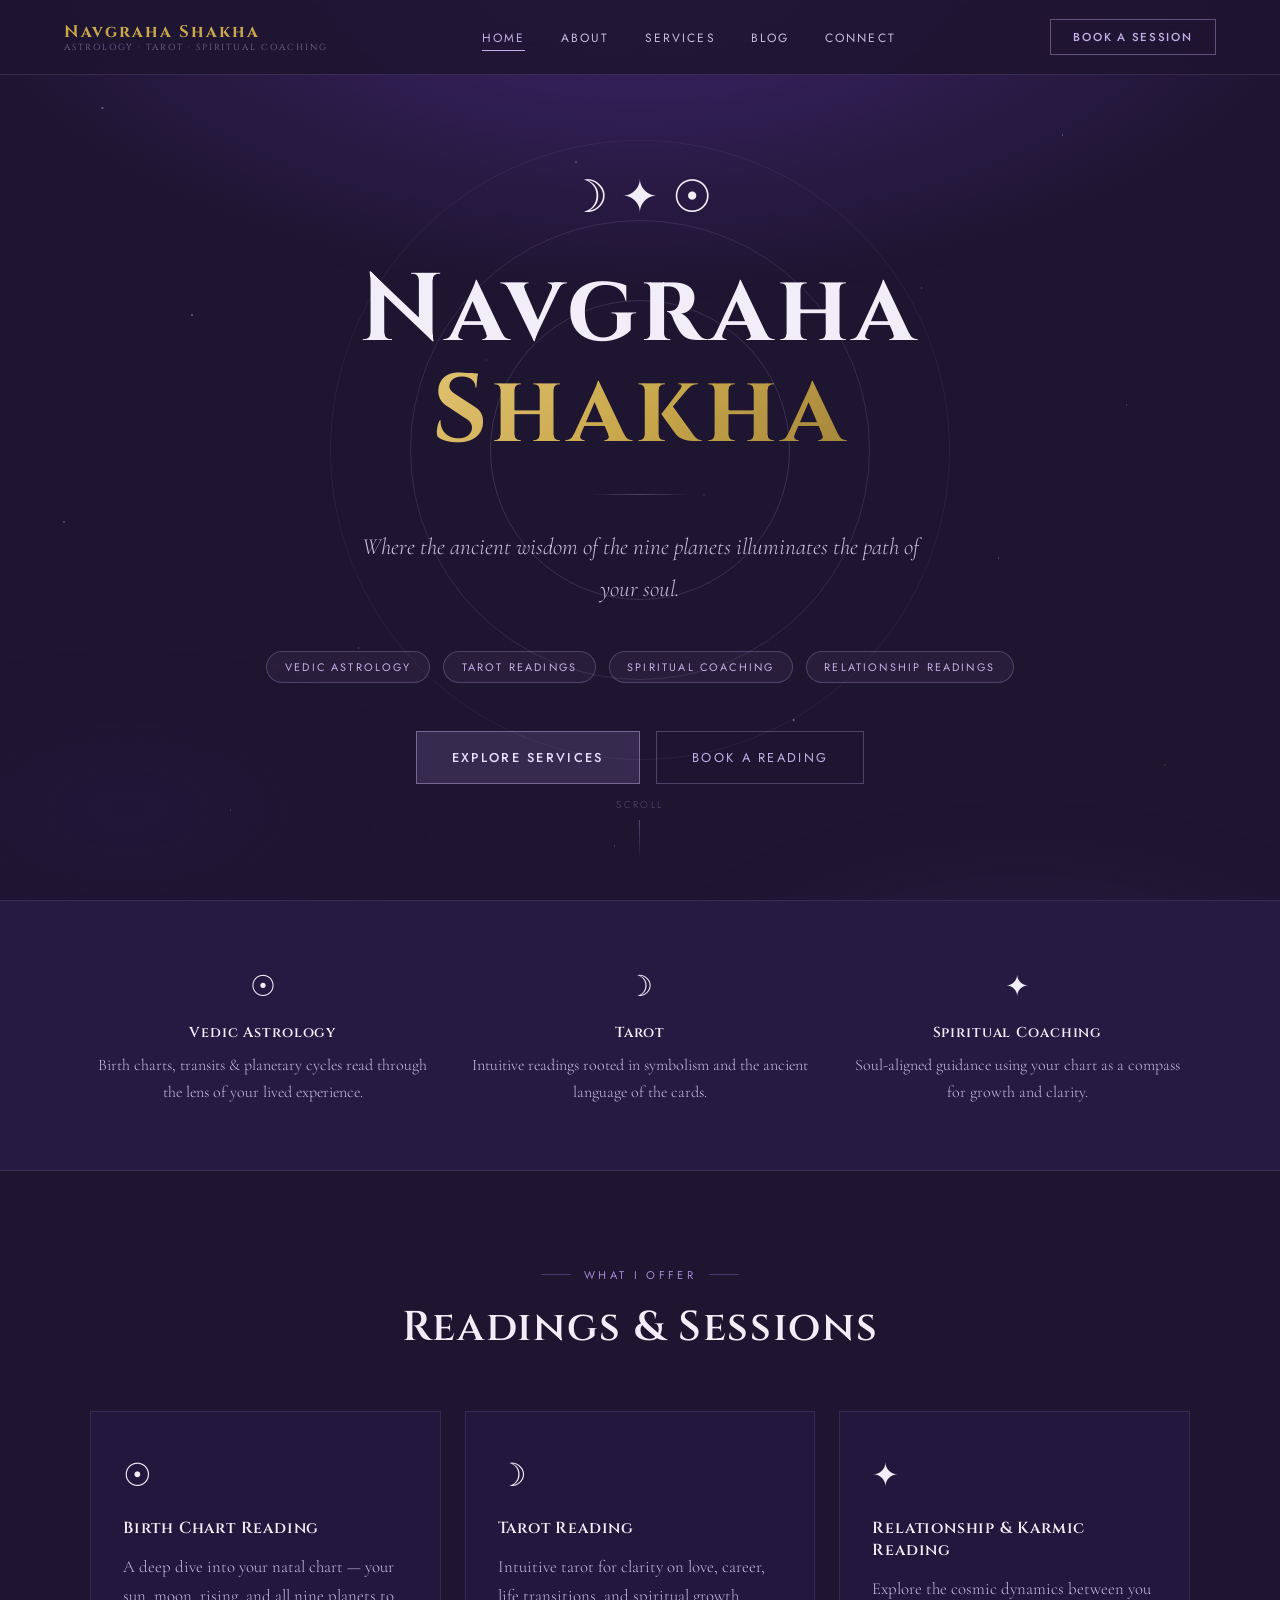
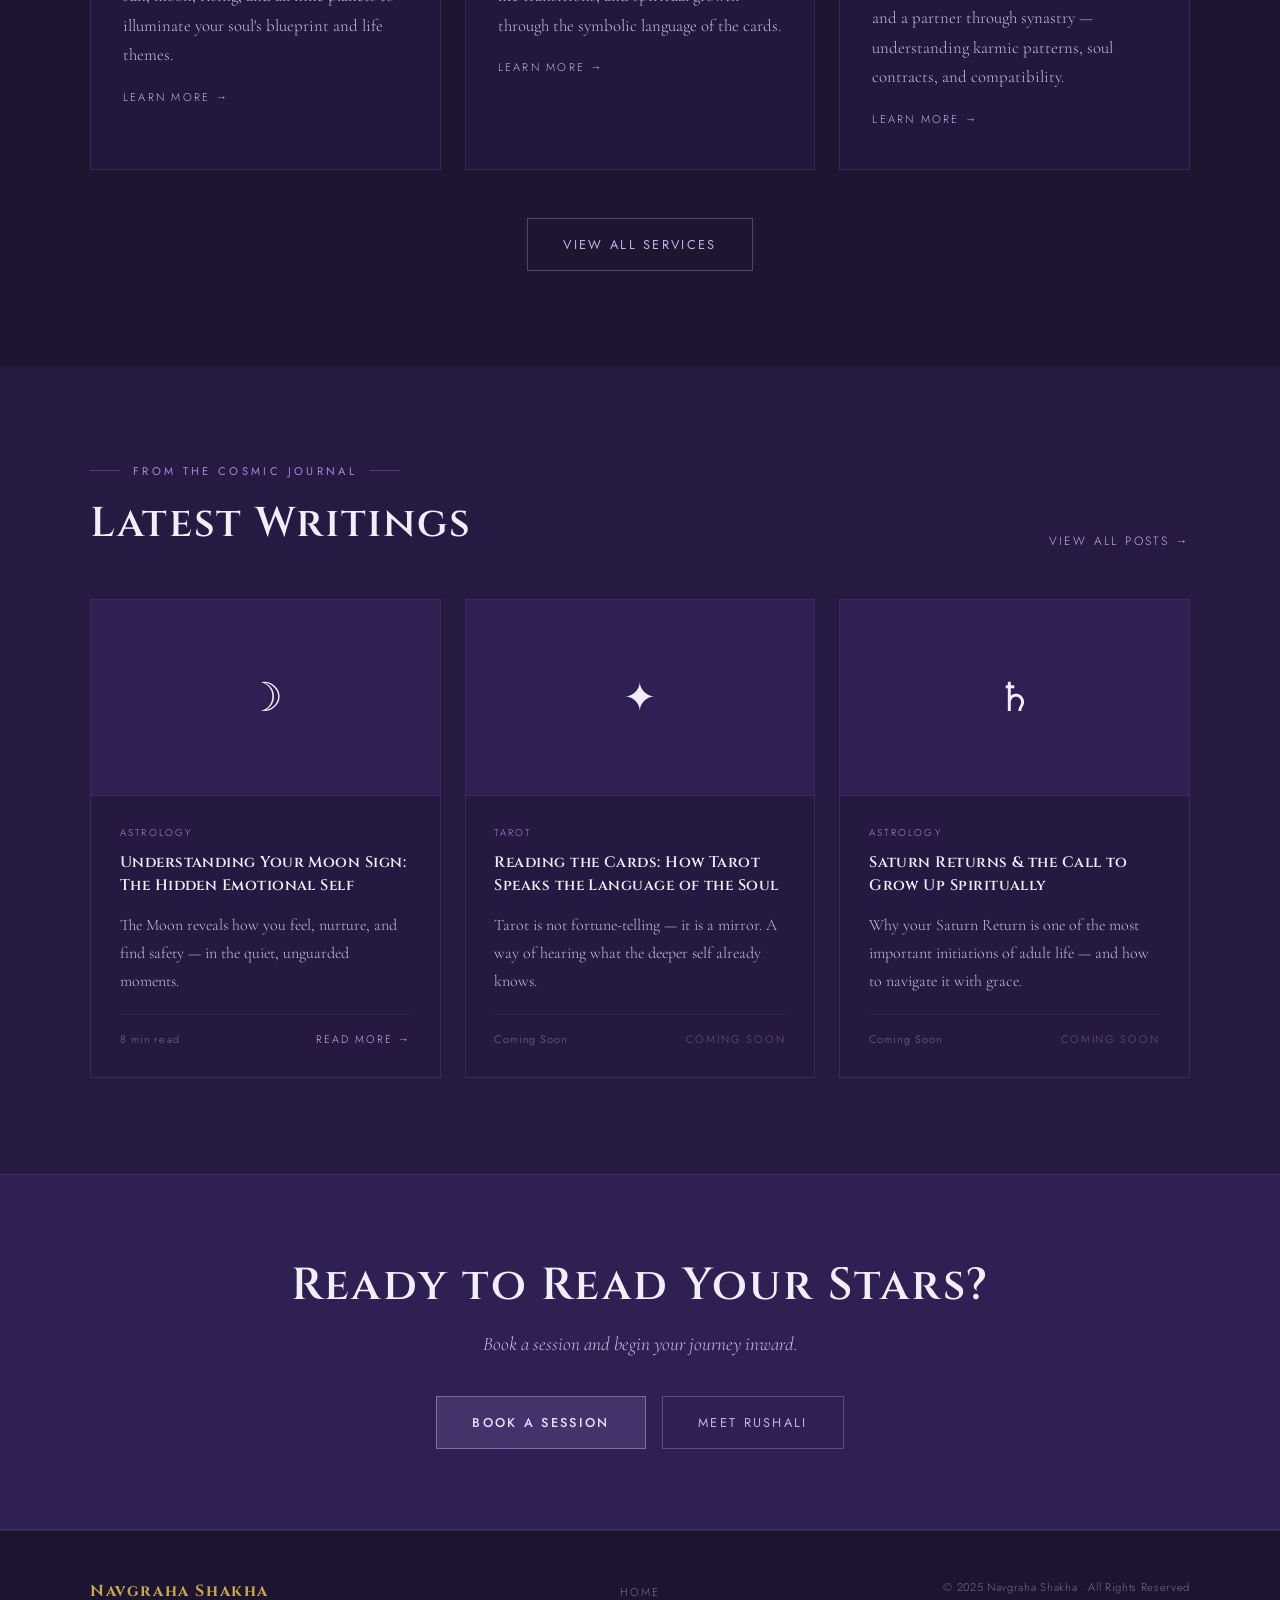
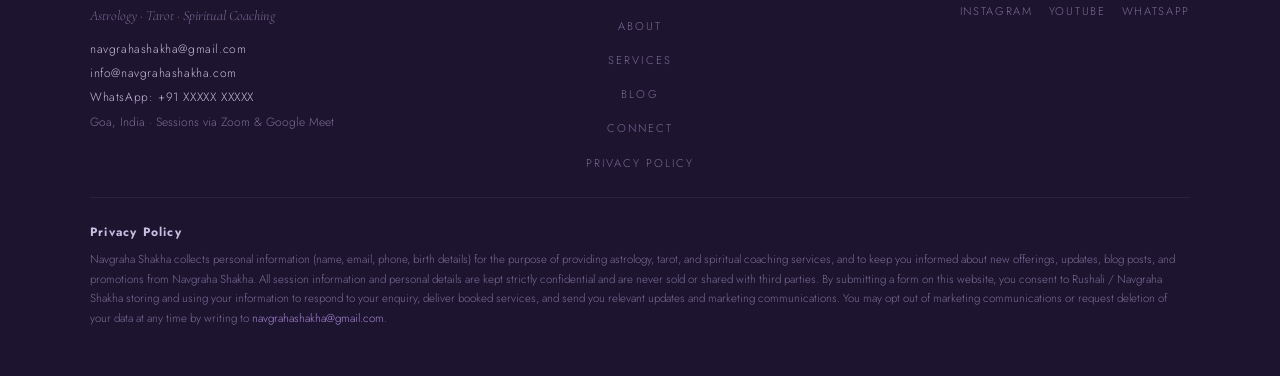
==== commit a2ea8b9c: "Add files via upload" ====
--- a/index.html
+++ b/index.html
@@ -12,7 +12,7 @@
   display: flex; flex-direction: column;
   align-items: center; justify-content: center;
   text-align: center; padding: 8rem 2rem 5rem; z-index: 1;
-  background: linear-gradient(180deg, rgba(196,176,232,0.3) 0%, rgba(247,243,255,0) 70%);
+  background: transparent;
 }
 .mandala-ring {
   position: absolute; border-radius: 50%;
@@ -20,9 +20,9 @@
   transform: translate(-50%, -50%);
   animation: spin 80s linear infinite; pointer-events: none;
 }
-.mandala-ring:nth-child(1) { width: 620px; height: 620px; border: 1px solid rgba(90,62,138,0.08); }
-.mandala-ring:nth-child(2) { width: 460px; height: 460px; border: 1px solid rgba(90,62,138,0.12); animation-duration: 55s; animation-direction: reverse; }
-.mandala-ring:nth-child(3) { width: 300px; height: 300px; border: 1px solid rgba(90,62,138,0.18); animation-duration: 40s; }
+.mandala-ring:nth-child(1) { width: 620px; height: 620px; border: 1px solid rgba(196,176,232,0.08); }
+.mandala-ring:nth-child(2) { width: 460px; height: 460px; border: 1px solid rgba(196,176,232,0.14); animation-duration: 55s; animation-direction: reverse; }
+.mandala-ring:nth-child(3) { width: 300px; height: 300px; border: 1px solid rgba(196,176,232,0.18); animation-duration: 40s; }
 @keyframes spin { to { transform: translate(-50%, -50%) rotate(360deg); } }
 
 .hero-symbol { font-size: 2.8rem; margin-bottom: 2rem; animation: float 6s ease-in-out infinite; position: relative; z-index: 2; }
@@ -40,7 +40,7 @@
 }
 .hero-divider {
   width: 100px; height: 1px;
-  background: linear-gradient(90deg, transparent, rgba(90,62,138,0.35), transparent);
+  background: linear-gradient(90deg, transparent, rgba(196,176,232,0.3), transparent);
   margin: 2rem auto; position: relative; z-index: 2;
 }
 .hero-tagline {
@@ -55,8 +55,8 @@
 }
 .pill {
   font-size: 0.68rem; font-weight: 400; letter-spacing: 0.2em; text-transform: uppercase;
-  padding: 0.45rem 1.1rem; border: 1px solid rgba(90,62,138,0.25);
-  color: var(--lavender); border-radius: 999px; background: rgba(90,62,138,0.05);
+  padding: 0.45rem 1.1rem; border: 1px solid rgba(196,176,232,0.25);
+  color: var(--lavender); border-radius: 999px; background: rgba(196,176,232,0.06);
 }
 .hero-buttons {
   display: flex; flex-wrap: wrap; gap: 1rem;
@@ -81,8 +81,8 @@
 
 /* Intro strip */
 .intro-strip {
-  background: var(--surface); border-top: 1px solid rgba(90,62,138,0.1);
-  border-bottom: 1px solid rgba(90,62,138,0.1); padding: 4rem 2rem; position: relative; z-index: 1;
+  background: var(--surface); border-top: 1px solid rgba(196,176,232,0.12);
+  border-bottom: 1px solid rgba(196,176,232,0.12); padding: 4rem 2rem; position: relative; z-index: 1;
 }
 .intro-strip-inner {
   max-width: 1100px; margin: 0 auto;
@@ -104,11 +104,11 @@
   display: grid; grid-template-columns: repeat(3, 1fr); gap: 1.5rem;
 }
 .svc-card {
-  background: var(--white); border: 1px solid rgba(90,62,138,0.1);
+  background: rgba(38,26,66,0.65); border: 1px solid rgba(196,176,232,0.12);
   padding: 2.5rem 2rem; transition: all 0.3s;
-  box-shadow: 0 2px 12px rgba(90,62,138,0.05);
-}
-.svc-card:hover { border-color: rgba(90,62,138,0.28); transform: translateY(-3px); box-shadow: 0 6px 24px rgba(90,62,138,0.1); }
+  box-shadow: none;
+}
+.svc-card:hover { border-color: rgba(196,176,232,0.28); transform: translateY(-3px); box-shadow: none; }
 .svc-icon { font-size: 2rem; margin-bottom: 1.2rem; display: block; }
 .svc-name {
   font-family: 'Cinzel', serif; font-size: 1rem; font-weight: 600;
@@ -130,15 +130,15 @@
 }
 .blog-row { display: grid; grid-template-columns: repeat(3, 1fr); gap: 1.5rem; }
 .blog-card {
-  background: var(--white); border: 1px solid rgba(90,62,138,0.1);
+  background: rgba(38,26,66,0.65); border: 1px solid rgba(196,176,232,0.12);
   overflow: hidden; transition: all 0.3s;
-  box-shadow: 0 2px 12px rgba(90,62,138,0.04);
-}
-.blog-card:hover { border-color: rgba(90,62,138,0.25); box-shadow: 0 4px 20px rgba(90,62,138,0.08); }
+  box-shadow: none;
+}
+.blog-card:hover { border-color: rgba(196,176,232,0.25); box-shadow: none; }
 .blog-card-img {
   width: 100%; aspect-ratio: 16/9; background: var(--surface2);
   display: flex; align-items: center; justify-content: center; font-size: 2.5rem;
-  border-bottom: 1px solid rgba(90,62,138,0.08);
+  border-bottom: 1px solid rgba(196,176,232,0.08);
 }
 .blog-card-body { padding: 1.8rem; }
 .blog-tag {
@@ -155,7 +155,7 @@
 }
 .blog-footer {
   display: flex; align-items: center; justify-content: space-between;
-  padding-top: 1rem; border-top: 1px solid rgba(90,62,138,0.08);
+  padding-top: 1rem; border-top: 1px solid rgba(196,176,232,0.08);
 }
 .blog-meta { font-size: 0.68rem; letter-spacing: 0.1em; color: var(--ink-faint); }
 .blog-read-more {
@@ -167,8 +167,8 @@
 
 /* CTA band */
 .cta-band {
-  background: var(--surface2); border-top: 1px solid rgba(90,62,138,0.1);
-  border-bottom: 1px solid rgba(90,62,138,0.1);
+  background: var(--surface2); border-top: 1px solid rgba(196,176,232,0.12);
+  border-bottom: 1px solid rgba(196,176,232,0.12);
   padding: 5rem 2rem; text-align: center; position: relative; z-index: 1;
 }
 .cta-band h2 {
--- a/style.css
+++ b/style.css
@@ -1,21 +1,22 @@
 @import url('https://fonts.googleapis.com/css2?family=Cinzel:wght@400;600;700&family=Cormorant+Garamond:ital,wght@0,300;0,400;0,600;1,300;1,400&family=Jost:wght@300;400;500&display=swap');
 
 :root {
-  --gold: #B8922A;
-  --gold-light: #D4AC4E;
-  --gold-dim: #8A6B1E;
-  --deep: #F7F3FF;
-  --surface: #EDE5FF;
-  --surface2: #E4D9FF;
-  --surface3: #D8CAFF;
-  --lavender: #5A3E8A;
-  --lavender-mid: #7B5BB5;
-  --lavender-soft: #9B7DD4;
-  --lavender-dim: #3D2A6B;
-  --lavender-faint: #C4B0E8;
-  --ink: #2A1A4A;
-  --ink-dim: #4A3570;
-  --ink-faint: #8B75B0;
+  --gold: #C9A84C;
+  --gold-light: #E8C97A;
+  --gold-dim: #9A7A35;
+  /* Nebula: dark base with purple radial glow */
+  --deep: #1E1530;
+  --surface: #261A42;
+  --surface2: #301F52;
+  --surface3: #3D2860;
+  --lavender: #C4B0E8;
+  --lavender-mid: #A689D8;
+  --lavender-soft: #E8DEFF;
+  --lavender-dim: #7A5EAD;
+  --lavender-faint: #4A3580;
+  --ink: #F2EEF9;
+  --ink-dim: #C8BEE0;
+  --ink-faint: #7A6E95;
   --white: #FFFFFF;
 }
 
@@ -31,45 +32,59 @@
   min-height: 100vh;
 }
 
+/* Nebula: fixed radial purple glow from top, dark everywhere else */
 body::before {
   content: '';
   position: fixed;
   inset: 0;
-  background-image:
-    radial-gradient(1.5px 1.5px at 12% 14%, rgba(90,62,138,0.25) 0%, transparent 100%),
-    radial-gradient(1px 1px at 45% 22%, rgba(184,146,42,0.3) 0%, transparent 100%),
-    radial-gradient(1.5px 1.5px at 67% 8%, rgba(90,62,138,0.2) 0%, transparent 100%),
-    radial-gradient(1px 1px at 82% 18%, rgba(123,91,181,0.25) 0%, transparent 100%),
-    radial-gradient(1px 1px at 35% 45%, rgba(184,146,42,0.2) 0%, transparent 100%),
-    radial-gradient(1.5px 1.5px at 72% 38%, rgba(90,62,138,0.22) 0%, transparent 100%),
-    radial-gradient(1px 1px at 18% 62%, rgba(123,91,181,0.2) 0%, transparent 100%),
-    radial-gradient(1px 1px at 54% 60%, rgba(184,146,42,0.18) 0%, transparent 100%),
-    radial-gradient(1.5px 1.5px at 40% 80%, rgba(90,62,138,0.22) 0%, transparent 100%),
-    radial-gradient(1px 1px at 88% 85%, rgba(123,91,181,0.2) 0%, transparent 100%),
-    radial-gradient(1px 1px at 25% 92%, rgba(184,146,42,0.2) 0%, transparent 100%),
-    radial-gradient(1px 1px at 78% 72%, rgba(90,62,138,0.18) 0%, transparent 100%);
+  background:
+    radial-gradient(ellipse 80% 55% at 50% -5%, rgba(90,50,160,0.55) 0%, transparent 70%),
+    radial-gradient(ellipse 50% 35% at 80% 110%, rgba(61,40,96,0.3) 0%, transparent 60%),
+    radial-gradient(ellipse 40% 30% at 10% 90%, rgba(42,26,80,0.25) 0%, transparent 60%);
   pointer-events: none;
   z-index: 0;
 }
 
+/* Star field */
+body::after {
+  content: '';
+  position: fixed;
+  inset: 0;
+  background-image:
+    radial-gradient(1.5px 1.5px at 8% 12%, rgba(196,176,232,0.7) 0%, transparent 100%),
+    radial-gradient(1px 1px at 22% 6%, rgba(255,255,255,0.55) 0%, transparent 100%),
+    radial-gradient(1.5px 1.5px at 45% 18%, rgba(201,168,76,0.55) 0%, transparent 100%),
+    radial-gradient(1px 1px at 67% 4%, rgba(196,176,232,0.6) 0%, transparent 100%),
+    radial-gradient(1px 1px at 83% 15%, rgba(255,255,255,0.45) 0%, transparent 100%),
+    radial-gradient(1px 1px at 93% 8%, rgba(196,176,232,0.5) 0%, transparent 100%),
+    radial-gradient(1.5px 1.5px at 15% 35%, rgba(255,255,255,0.5) 0%, transparent 100%),
+    radial-gradient(1px 1px at 38% 40%, rgba(201,168,76,0.4) 0%, transparent 100%),
+    radial-gradient(1px 1px at 72% 32%, rgba(196,176,232,0.5) 0%, transparent 100%),
+    radial-gradient(1px 1px at 88% 45%, rgba(255,255,255,0.35) 0%, transparent 100%),
+    radial-gradient(1.5px 1.5px at 5% 58%, rgba(196,176,232,0.5) 0%, transparent 100%),
+    radial-gradient(1px 1px at 55% 55%, rgba(201,168,76,0.35) 0%, transparent 100%),
+    radial-gradient(1px 1px at 78% 62%, rgba(255,255,255,0.4) 0%, transparent 100%),
+    radial-gradient(1px 1px at 28% 72%, rgba(196,176,232,0.45) 0%, transparent 100%),
+    radial-gradient(1.5px 1.5px at 62% 80%, rgba(255,255,255,0.5) 0%, transparent 100%),
+    radial-gradient(1px 1px at 91% 85%, rgba(201,168,76,0.4) 0%, transparent 100%),
+    radial-gradient(1px 1px at 18% 90%, rgba(196,176,232,0.45) 0%, transparent 100%),
+    radial-gradient(1px 1px at 48% 94%, rgba(255,255,255,0.35) 0%, transparent 100%);
+  pointer-events: none;
+  z-index: 0;
+}
+
 /* ── NAV ── */
 nav {
-  position: fixed;
-  top: 0; left: 0; right: 0;
-  z-index: 100;
-  display: flex;
-  align-items: center;
-  justify-content: space-between;
+  position: fixed; top: 0; left: 0; right: 0; z-index: 100;
+  display: flex; align-items: center; justify-content: space-between;
   padding: 1.2rem 4rem;
-  background: rgba(247,243,255,0.92);
-  backdrop-filter: blur(14px);
-  border-bottom: 1px solid rgba(90,62,138,0.12);
+  background: rgba(30,21,48,0.88);
+  backdrop-filter: blur(16px);
+  border-bottom: 1px solid rgba(196,176,232,0.15);
 }
 .nav-logo {
-  font-family: 'Cinzel', serif;
-  font-size: 1.05rem; font-weight: 700;
-  letter-spacing: 0.12em; color: var(--gold);
-  text-decoration: none; line-height: 1.2;
+  font-family: 'Cinzel', serif; font-size: 1.05rem; font-weight: 700;
+  letter-spacing: 0.12em; color: var(--gold); text-decoration: none; line-height: 1.2;
 }
 .nav-logo small {
   display: block; font-size: 0.55rem; font-weight: 400;
@@ -88,67 +103,53 @@
 .nav-links a:hover, .nav-links a.active { color: var(--lavender); }
 .nav-links a:hover::after, .nav-links a.active::after { transform: scaleX(1); }
 .nav-cta {
-  font-size: 0.72rem; font-weight: 500; letter-spacing: 0.15em;
-  text-transform: uppercase; padding: 0.55rem 1.4rem;
-  border: 1px solid rgba(90,62,138,0.4); color: var(--lavender);
-  text-decoration: none; transition: all 0.3s;
-}
-.nav-cta:hover { background: var(--lavender); color: var(--white); }
+  font-size: 0.72rem; font-weight: 500; letter-spacing: 0.15em; text-transform: uppercase;
+  padding: 0.55rem 1.4rem; border: 1px solid rgba(196,176,232,0.4);
+  color: var(--lavender); text-decoration: none; transition: all 0.3s;
+}
+.nav-cta:hover { background: rgba(196,176,232,0.12); border-color: var(--lavender); }
 
 .hamburger { display: none; flex-direction: column; gap: 5px; cursor: pointer; background: none; border: none; padding: 4px; }
 .hamburger span { width: 24px; height: 1px; background: var(--lavender); display: block; }
-
 .mobile-menu {
   display: none; position: fixed; top: 65px; left: 0; right: 0;
-  background: rgba(247,243,255,0.98);
-  border-bottom: 1px solid rgba(90,62,138,0.12);
+  background: rgba(30,21,48,0.97); border-bottom: 1px solid rgba(196,176,232,0.15);
   padding: 2rem; flex-direction: column; gap: 1.5rem; z-index: 99;
 }
 .mobile-menu.open { display: flex; }
-.mobile-menu a {
-  font-size: 0.8rem; letter-spacing: 0.2em; text-transform: uppercase;
-  color: var(--ink-dim); text-decoration: none; transition: color 0.3s;
-}
+.mobile-menu a { font-size: 0.8rem; letter-spacing: 0.2em; text-transform: uppercase; color: var(--ink-dim); text-decoration: none; transition: color 0.3s; }
 .mobile-menu a:hover { color: var(--lavender); }
 
 /* ── PAGE HERO ── */
 .page-hero {
-  position: relative; padding: 10rem 2rem 5rem;
-  text-align: center; z-index: 1;
-  border-bottom: 1px solid rgba(90,62,138,0.1);
-  background: linear-gradient(180deg, rgba(196,176,232,0.25) 0%, transparent 100%);
+  position: relative; padding: 10rem 2rem 5rem; text-align: center; z-index: 1;
+  border-bottom: 1px solid rgba(196,176,232,0.12);
 }
 .page-eyebrow {
-  font-size: 0.7rem; font-weight: 400; letter-spacing: 0.3em;
-  text-transform: uppercase; color: var(--lavender-mid);
-  margin-bottom: 1rem; display: flex; align-items: center;
-  justify-content: center; gap: 0.8rem;
+  font-size: 0.7rem; font-weight: 400; letter-spacing: 0.3em; text-transform: uppercase;
+  color: var(--lavender-mid); margin-bottom: 1rem;
+  display: flex; align-items: center; justify-content: center; gap: 0.8rem;
 }
 .page-eyebrow::before, .page-eyebrow::after {
-  content: ''; width: 30px; height: 1px;
-  background: var(--lavender-soft); opacity: 0.7;
+  content: ''; width: 30px; height: 1px; background: var(--lavender-dim); opacity: 0.6;
 }
 .page-title {
   font-family: 'Cinzel', serif; font-size: clamp(2rem, 5vw, 4rem);
   font-weight: 700; letter-spacing: 0.05em; color: var(--ink); margin-bottom: 1.2rem;
 }
 .page-subtitle {
-  font-family: 'Cormorant Garamond', serif; font-size: 1.2rem;
-  font-style: italic; color: var(--ink-dim); max-width: 560px;
-  margin: 0 auto; line-height: 1.8;
-}
-
-/* ── SECTION BASE ── */
+  font-family: 'Cormorant Garamond', serif; font-size: 1.2rem; font-style: italic;
+  color: var(--ink-dim); max-width: 560px; margin: 0 auto; line-height: 1.8;
+}
+
+/* ── SECTIONS ── */
 section { position: relative; z-index: 1; padding: 6rem 2rem; }
 .section-inner { max-width: 1100px; margin: 0 auto; }
 .section-eyebrow {
-  font-size: 0.7rem; font-weight: 400; letter-spacing: 0.3em;
-  text-transform: uppercase; color: var(--lavender-mid);
-  margin-bottom: 1rem; display: flex; align-items: center; gap: 0.8rem;
-}
-.section-eyebrow::before, .section-eyebrow::after {
-  content: ''; width: 30px; height: 1px; background: var(--lavender-soft); opacity: 0.6;
-}
+  font-size: 0.7rem; font-weight: 400; letter-spacing: 0.3em; text-transform: uppercase;
+  color: var(--lavender-mid); margin-bottom: 1rem; display: flex; align-items: center; gap: 0.8rem;
+}
+.section-eyebrow::before, .section-eyebrow::after { content: ''; width: 30px; height: 1px; background: var(--lavender-dim); opacity: 0.5; }
 .section-title {
   font-family: 'Cinzel', serif; font-size: clamp(1.6rem, 3.5vw, 2.6rem);
   font-weight: 600; letter-spacing: 0.04em; color: var(--ink); margin-bottom: 1.2rem;
@@ -161,111 +162,81 @@
 /* ── BUTTONS ── */
 .btn-primary {
   display: inline-block; font-family: 'Jost', sans-serif; font-size: 0.8rem;
-  font-weight: 500; letter-spacing: 0.18em; text-transform: uppercase;
-  padding: 1rem 2.2rem; background: var(--lavender); color: var(--white);
-  text-decoration: none; transition: all 0.3s; border: 1px solid var(--lavender);
-}
-.btn-primary:hover { background: var(--lavender-dim); border-color: var(--lavender-dim); transform: translateY(-2px); }
+  font-weight: 500; letter-spacing: 0.18em; text-transform: uppercase; padding: 1rem 2.2rem;
+  background: rgba(166,137,216,0.18); color: var(--lavender-soft);
+  text-decoration: none; transition: all 0.3s; border: 1px solid rgba(196,176,232,0.45);
+}
+.btn-primary:hover { background: rgba(196,176,232,0.28); border-color: var(--lavender); transform: translateY(-2px); }
 .btn-secondary {
   display: inline-block; font-family: 'Jost', sans-serif; font-size: 0.8rem;
-  font-weight: 400; letter-spacing: 0.18em; text-transform: uppercase;
-  padding: 1rem 2.2rem; border: 1px solid rgba(90,62,138,0.35);
-  color: var(--lavender); text-decoration: none; transition: all 0.3s;
-}
-.btn-secondary:hover { border-color: var(--lavender); background: rgba(90,62,138,0.07); }
+  font-weight: 400; letter-spacing: 0.18em; text-transform: uppercase; padding: 1rem 2.2rem;
+  border: 1px solid rgba(196,176,232,0.3); color: var(--lavender); text-decoration: none; transition: all 0.3s;
+}
+.btn-secondary:hover { border-color: var(--lavender); background: rgba(196,176,232,0.08); }
 
 /* ── SEPARATOR ── */
-.gold-sep {
-  display: flex; align-items: center; gap: 1rem; margin: 3rem 0; justify-content: center;
-}
-.gold-sep::before, .gold-sep::after {
-  content: ''; flex: 1; max-width: 200px; height: 1px;
-  background: linear-gradient(90deg, transparent, rgba(90,62,138,0.25));
-}
-.gold-sep::after { background: linear-gradient(90deg, rgba(90,62,138,0.25), transparent); }
-.gold-sep span { color: var(--lavender-soft); font-size: 0.75rem; letter-spacing: 0.4rem; }
+.gold-sep { display: flex; align-items: center; gap: 1rem; margin: 3rem 0; justify-content: center; }
+.gold-sep::before, .gold-sep::after { content: ''; flex: 1; max-width: 200px; height: 1px; background: linear-gradient(90deg, transparent, rgba(196,176,232,0.3)); }
+.gold-sep::after { background: linear-gradient(90deg, rgba(196,176,232,0.3), transparent); }
+.gold-sep span { color: var(--lavender-mid); font-size: 0.75rem; letter-spacing: 0.4rem; }
+
+/* ── CARDS ── */
+.card { background: rgba(38,26,66,0.7); border: 1px solid rgba(196,176,232,0.12); transition: all 0.3s; backdrop-filter: blur(8px); }
+.card:hover { border-color: rgba(196,176,232,0.3); }
+
+/* ── FORMS ── */
+.form-group { display: flex; flex-direction: column; gap: 0.5rem; }
+.form-label { font-size: 0.68rem; font-weight: 400; letter-spacing: 0.22em; text-transform: uppercase; color: var(--lavender-dim); }
+.form-input, .form-textarea, .form-select {
+  background: rgba(48,31,82,0.6); border: 1px solid rgba(196,176,232,0.18);
+  color: var(--ink); padding: 0.85rem 1.2rem; font-family: 'Jost', sans-serif;
+  font-size: 0.9rem; font-weight: 300; outline: none; transition: border-color 0.3s;
+  width: 100%; appearance: none; backdrop-filter: blur(4px);
+}
+.form-input:focus, .form-textarea:focus, .form-select:focus { border-color: rgba(196,176,232,0.55); }
+.form-input::placeholder, .form-textarea::placeholder { color: var(--ink-faint); }
+.form-textarea { resize: vertical; min-height: 130px; }
+.form-select { cursor: pointer; }
+.form-select option { background: var(--surface2); color: var(--ink); }
+.form-submit {
+  background: rgba(166,137,216,0.2); color: var(--lavender-soft);
+  border: 1px solid rgba(196,176,232,0.45); padding: 1rem 2.5rem;
+  font-family: 'Jost', sans-serif; font-size: 0.8rem; font-weight: 500;
+  letter-spacing: 0.2em; text-transform: uppercase; cursor: pointer; transition: all 0.3s;
+}
+.form-submit:hover { background: rgba(196,176,232,0.28); transform: translateY(-2px); }
 
 /* ── FOOTER ── */
 footer {
-  background: var(--surface2); border-top: 1px solid rgba(90,62,138,0.12);
-  padding: 3rem 4rem; position: relative; z-index: 1;
+  background: rgba(30,21,48,0.95); border-top: 1px solid rgba(196,176,232,0.12);
+  padding: 3rem 4rem; position: relative; z-index: 1; backdrop-filter: blur(12px);
 }
 .footer-inner {
   max-width: 1100px; margin: 0 auto;
   display: grid; grid-template-columns: 1fr auto 1fr; align-items: start; gap: 2rem;
 }
-.footer-logo {
-  font-family: 'Cinzel', serif; font-size: 1rem; font-weight: 700;
-  letter-spacing: 0.1em; color: var(--gold); text-decoration: none;
-}
-.footer-tagline {
-  font-family: 'Cormorant Garamond', serif; font-size: 0.88rem;
-  font-style: italic; color: var(--ink-faint); margin-top: 0.3rem;
-}
-.footer-contact {
-  margin-top: 1rem; display: flex; flex-direction: column; gap: 0.4rem;
-}
-.footer-contact a {
-  font-size: 0.75rem; letter-spacing: 0.05em; color: var(--ink-dim);
-  text-decoration: none; transition: color 0.3s;
-}
+.footer-logo { font-family: 'Cinzel', serif; font-size: 1rem; font-weight: 700; letter-spacing: 0.1em; color: var(--gold); text-decoration: none; }
+.footer-tagline { font-family: 'Cormorant Garamond', serif; font-size: 0.88rem; font-style: italic; color: var(--ink-faint); margin-top: 0.3rem; }
+.footer-contact { margin-top: 1rem; display: flex; flex-direction: column; gap: 0.4rem; }
+.footer-contact a { font-size: 0.75rem; letter-spacing: 0.05em; color: var(--ink-dim); text-decoration: none; transition: color 0.3s; }
 .footer-contact a:hover { color: var(--lavender); }
-.footer-links {
-  display: flex; flex-direction: column; gap: 0.7rem;
-  list-style: none; align-items: center;
-}
-.footer-links a {
-  font-size: 0.7rem; letter-spacing: 0.18em; text-transform: uppercase;
-  color: var(--ink-faint); text-decoration: none; transition: color 0.3s;
-}
+.footer-contact span { font-size: 0.72rem; color: var(--ink-faint); }
+.footer-links { display: flex; flex-direction: column; gap: 0.7rem; list-style: none; align-items: center; }
+.footer-links a { font-size: 0.7rem; letter-spacing: 0.18em; text-transform: uppercase; color: var(--ink-faint); text-decoration: none; transition: color 0.3s; }
 .footer-links a:hover { color: var(--lavender); }
 .footer-right { text-align: right; }
 .footer-copy { font-size: 0.7rem; letter-spacing: 0.06em; color: var(--ink-faint); margin-bottom: 0.5rem; }
 .footer-social { display: flex; gap: 1rem; justify-content: flex-end; }
-.footer-social a {
-  font-size: 0.7rem; letter-spacing: 0.15em; text-transform: uppercase;
-  color: var(--ink-faint); text-decoration: none; transition: color 0.3s;
-}
+.footer-social a { font-size: 0.7rem; letter-spacing: 0.15em; text-transform: uppercase; color: var(--ink-faint); text-decoration: none; transition: color 0.3s; }
 .footer-social a:hover { color: var(--lavender); }
 .footer-privacy {
-  max-width: 1100px; margin: 1.5rem auto 0;
-  padding-top: 1.5rem; border-top: 1px solid rgba(90,62,138,0.1);
+  max-width: 1100px; margin: 1.5rem auto 0; padding-top: 1.5rem;
+  border-top: 1px solid rgba(196,176,232,0.08);
   font-size: 0.72rem; color: var(--ink-faint); line-height: 1.7;
 }
+.footer-privacy strong { color: var(--ink-dim); display: block; margin-bottom: 0.4rem; font-size: 0.75rem; letter-spacing: 0.1em; }
 .footer-privacy a { color: var(--lavender-mid); text-decoration: none; }
 .footer-privacy a:hover { text-decoration: underline; }
-
-/* ── FORMS ── */
-.form-group { display: flex; flex-direction: column; gap: 0.5rem; }
-.form-label {
-  font-size: 0.68rem; font-weight: 400; letter-spacing: 0.22em;
-  text-transform: uppercase; color: var(--lavender-mid);
-}
-.form-input, .form-textarea, .form-select {
-  background: var(--white); border: 1px solid rgba(90,62,138,0.18);
-  color: var(--ink); padding: 0.85rem 1.2rem;
-  font-family: 'Jost', sans-serif; font-size: 0.9rem; font-weight: 300;
-  outline: none; transition: border-color 0.3s; width: 100%; appearance: none;
-}
-.form-input:focus, .form-textarea:focus, .form-select:focus { border-color: rgba(90,62,138,0.5); }
-.form-input::placeholder, .form-textarea::placeholder { color: var(--ink-faint); }
-.form-textarea { resize: vertical; min-height: 130px; }
-.form-select { cursor: pointer; }
-.form-select option { background: var(--white); color: var(--ink); }
-.form-submit {
-  background: var(--lavender); color: var(--white);
-  border: 1px solid var(--lavender); padding: 1rem 2.5rem;
-  font-family: 'Jost', sans-serif; font-size: 0.8rem; font-weight: 500;
-  letter-spacing: 0.2em; text-transform: uppercase; cursor: pointer; transition: all 0.3s;
-}
-.form-submit:hover { background: var(--lavender-dim); transform: translateY(-2px); }
-
-/* ── CARDS ── */
-.card {
-  background: var(--white); border: 1px solid rgba(90,62,138,0.1);
-  transition: border-color 0.3s; box-shadow: 0 2px 16px rgba(90,62,138,0.05);
-}
-.card:hover { border-color: rgba(90,62,138,0.28); box-shadow: 0 4px 24px rgba(90,62,138,0.1); }
 
 /* ── RESPONSIVE ── */
 @media (max-width: 900px) {
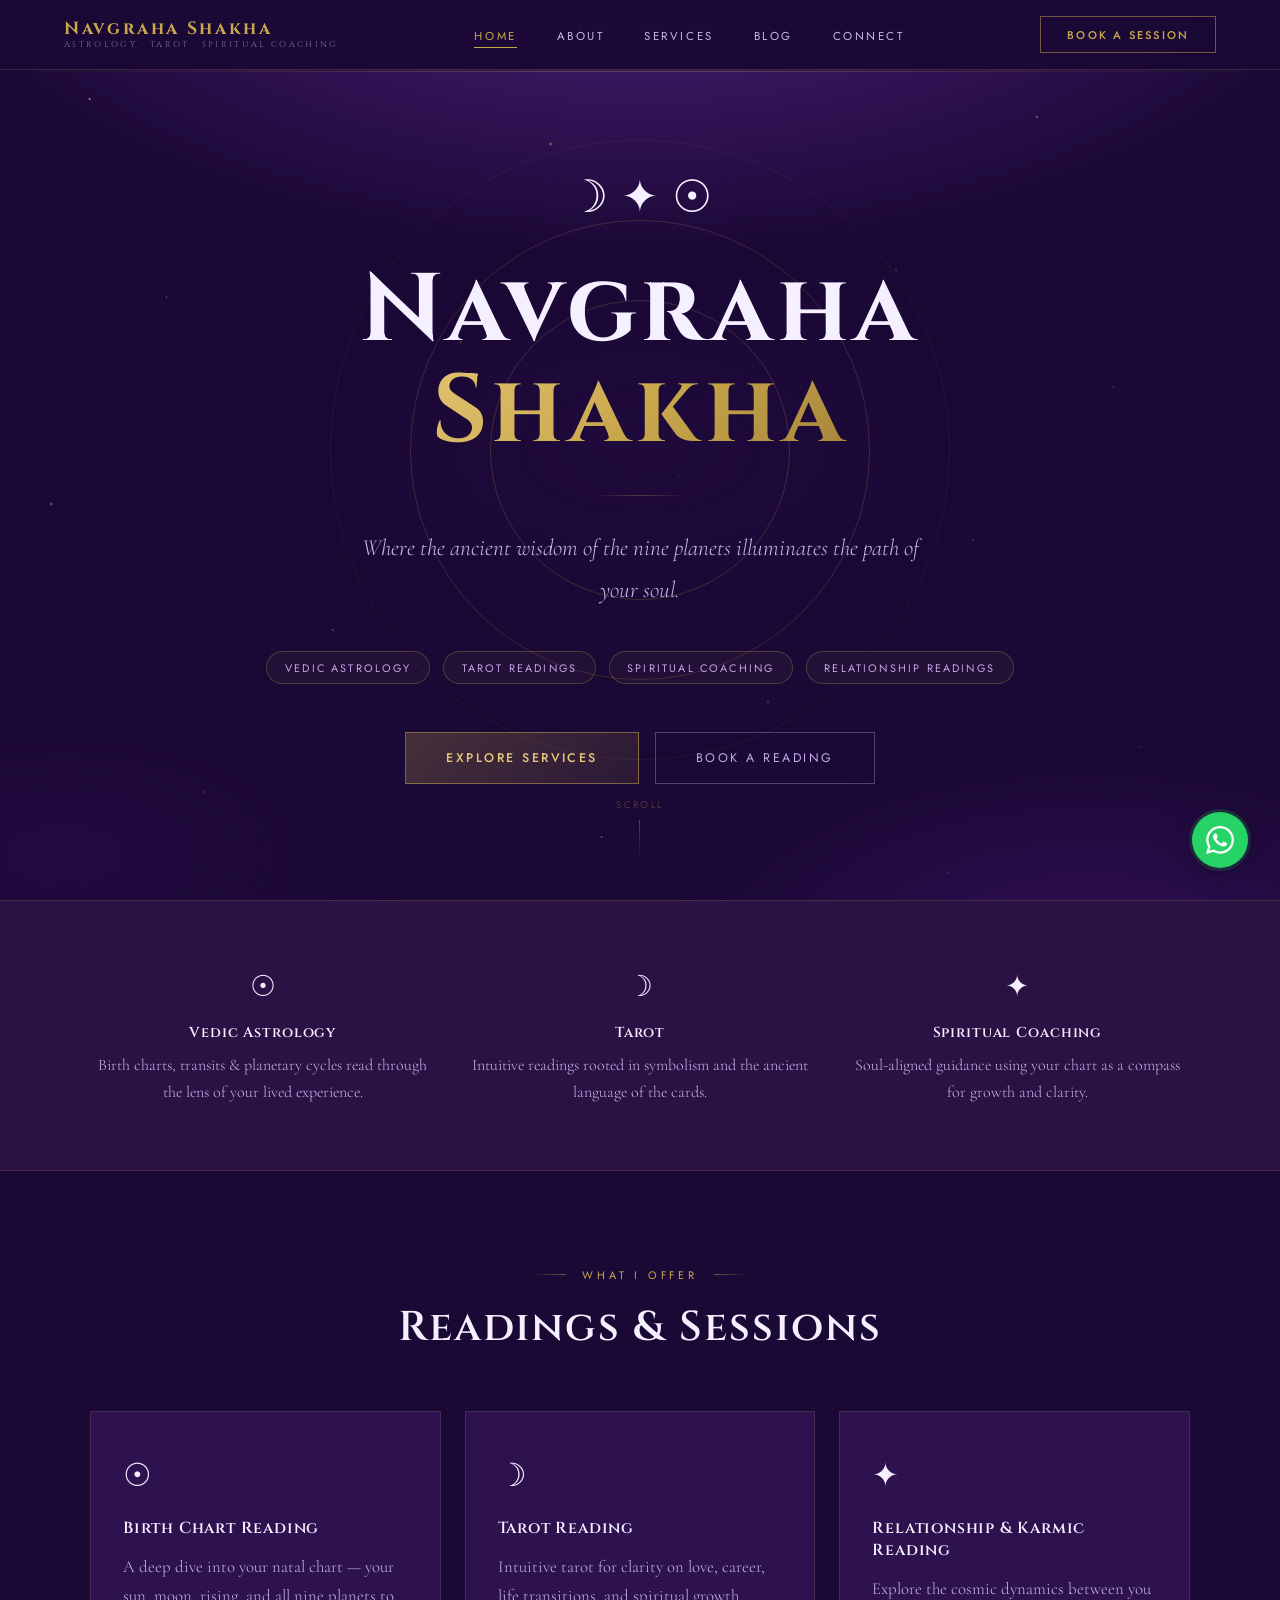
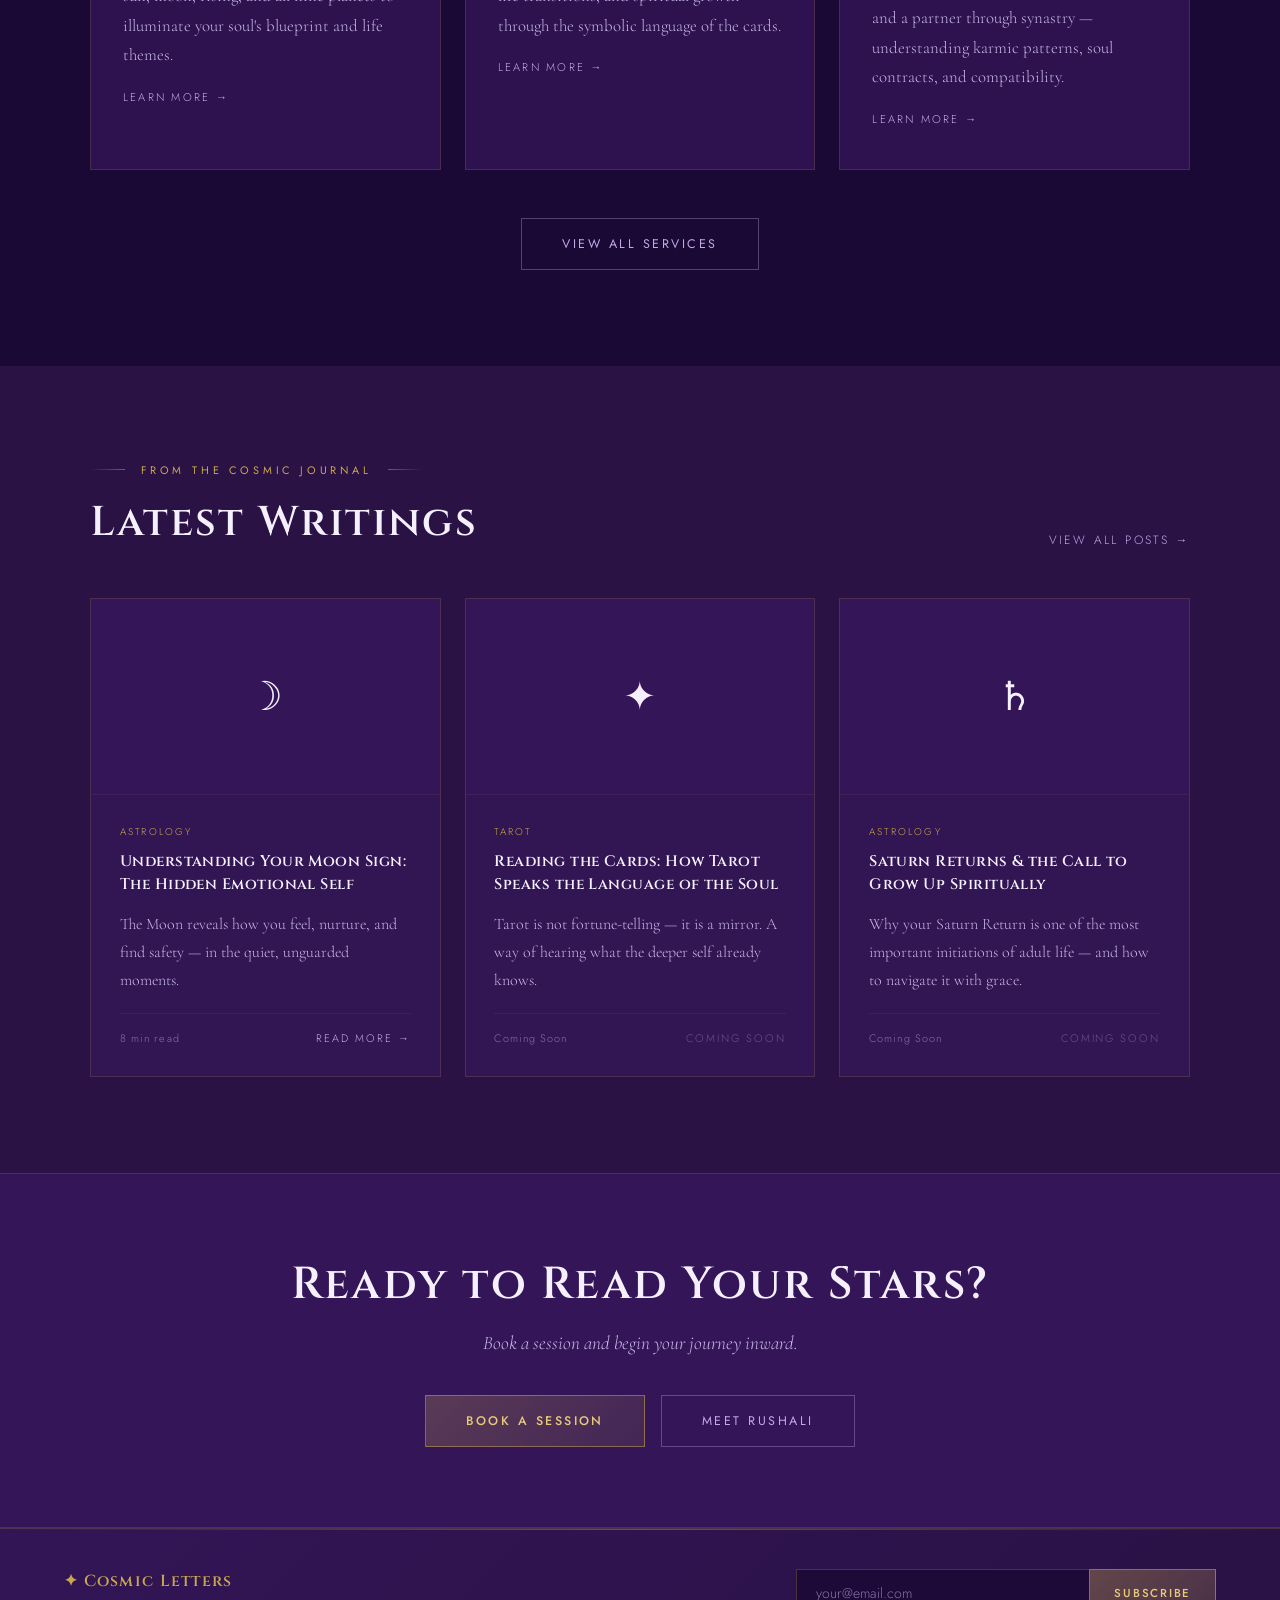
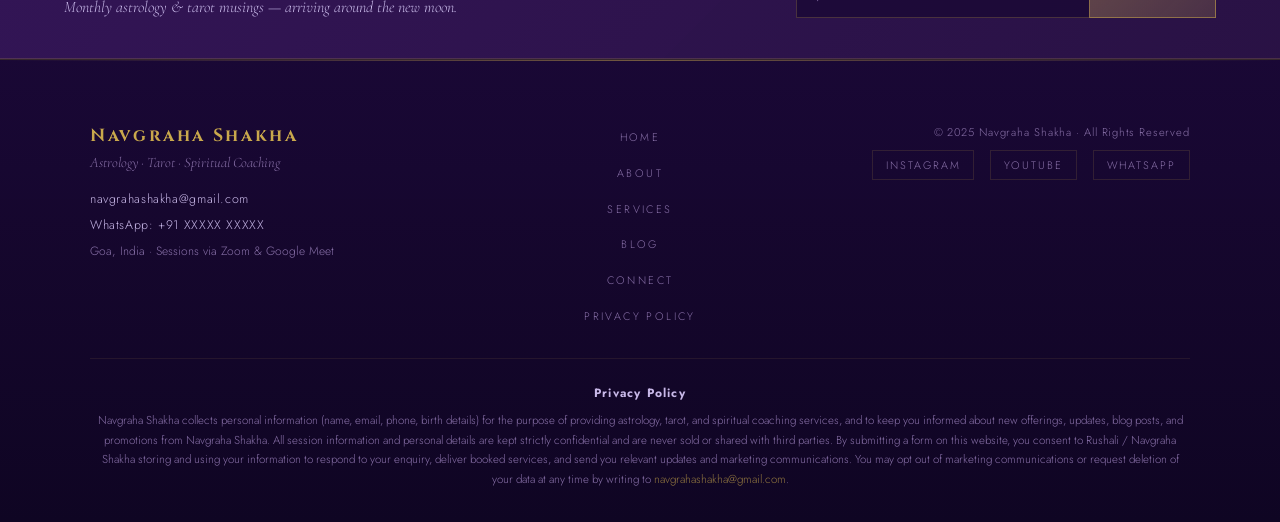
==== commit 16694048: "Add files via upload" ====
--- a/index.html
+++ b/index.html
@@ -20,9 +20,9 @@
   transform: translate(-50%, -50%);
   animation: spin 80s linear infinite; pointer-events: none;
 }
-.mandala-ring:nth-child(1) { width: 620px; height: 620px; border: 1px solid rgba(196,176,232,0.08); }
-.mandala-ring:nth-child(2) { width: 460px; height: 460px; border: 1px solid rgba(196,176,232,0.14); animation-duration: 55s; animation-direction: reverse; }
-.mandala-ring:nth-child(3) { width: 300px; height: 300px; border: 1px solid rgba(196,176,232,0.18); animation-duration: 40s; }
+.mandala-ring:nth-child(1) { width: 620px; height: 620px; border: 1px solid rgba(201,168,76,0.08); }
+.mandala-ring:nth-child(2) { width: 460px; height: 460px; border: 1px solid rgba(201,168,76,0.2); animation-duration: 55s; animation-direction: reverse; }
+.mandala-ring:nth-child(3) { width: 300px; height: 300px; border: 1px solid rgba(201,168,76,0.22); animation-duration: 40s; }
 @keyframes spin { to { transform: translate(-50%, -50%) rotate(360deg); } }
 
 .hero-symbol { font-size: 2.8rem; margin-bottom: 2rem; animation: float 6s ease-in-out infinite; position: relative; z-index: 2; }
@@ -40,7 +40,7 @@
 }
 .hero-divider {
   width: 100px; height: 1px;
-  background: linear-gradient(90deg, transparent, rgba(196,176,232,0.3), transparent);
+  background: linear-gradient(90deg, transparent, rgba(201,168,76,0.3), transparent);
   margin: 2rem auto; position: relative; z-index: 2;
 }
 .hero-tagline {
@@ -55,8 +55,8 @@
 }
 .pill {
   font-size: 0.68rem; font-weight: 400; letter-spacing: 0.2em; text-transform: uppercase;
-  padding: 0.45rem 1.1rem; border: 1px solid rgba(196,176,232,0.25);
-  color: var(--lavender); border-radius: 999px; background: rgba(196,176,232,0.06);
+  padding: 0.45rem 1.1rem; border: 1px solid rgba(201,168,76,0.28);
+  color: var(--lavender); border-radius: 999px; background: rgba(201,168,76,0.05);
 }
 .hero-buttons {
   display: flex; flex-wrap: wrap; gap: 1rem;
@@ -67,7 +67,7 @@
   display: flex; flex-direction: column; align-items: center; gap: 0.5rem;
   z-index: 2; opacity: 0.45;
 }
-.scroll-hint span { font-size: 0.62rem; letter-spacing: 0.25em; text-transform: uppercase; color: var(--lavender-mid); }
+.scroll-hint span { font-size: 0.62rem; letter-spacing: 0.25em; text-transform: uppercase; color: var(--gold); }
 .scroll-line {
   width: 1px; height: 40px;
   background: linear-gradient(to bottom, var(--lavender-mid), transparent);
@@ -81,8 +81,8 @@
 
 /* Intro strip */
 .intro-strip {
-  background: var(--surface); border-top: 1px solid rgba(196,176,232,0.12);
-  border-bottom: 1px solid rgba(196,176,232,0.12); padding: 4rem 2rem; position: relative; z-index: 1;
+  background: var(--surface); border-top: 1px solid rgba(201,168,76,0.18);
+  border-bottom: 1px solid rgba(201,168,76,0.18); padding: 4rem 2rem; position: relative; z-index: 1;
 }
 .intro-strip-inner {
   max-width: 1100px; margin: 0 auto;
@@ -104,11 +104,11 @@
   display: grid; grid-template-columns: repeat(3, 1fr); gap: 1.5rem;
 }
 .svc-card {
-  background: rgba(38,26,66,0.65); border: 1px solid rgba(196,176,232,0.12);
+  background: rgba(52,22,88,0.75); border: 1px solid rgba(201,168,76,0.18);
   padding: 2.5rem 2rem; transition: all 0.3s;
   box-shadow: none;
 }
-.svc-card:hover { border-color: rgba(196,176,232,0.28); transform: translateY(-3px); box-shadow: none; }
+.svc-card:hover { border-color: rgba(201,168,76,0.3); transform: translateY(-3px); box-shadow: none; }
 .svc-icon { font-size: 2rem; margin-bottom: 1.2rem; display: block; }
 .svc-name {
   font-family: 'Cinzel', serif; font-size: 1rem; font-weight: 600;
@@ -130,20 +130,20 @@
 }
 .blog-row { display: grid; grid-template-columns: repeat(3, 1fr); gap: 1.5rem; }
 .blog-card {
-  background: rgba(38,26,66,0.65); border: 1px solid rgba(196,176,232,0.12);
+  background: rgba(52,22,88,0.75); border: 1px solid rgba(201,168,76,0.18);
   overflow: hidden; transition: all 0.3s;
   box-shadow: none;
 }
-.blog-card:hover { border-color: rgba(196,176,232,0.25); box-shadow: none; }
+.blog-card:hover { border-color: rgba(201,168,76,0.28); box-shadow: none; }
 .blog-card-img {
   width: 100%; aspect-ratio: 16/9; background: var(--surface2);
   display: flex; align-items: center; justify-content: center; font-size: 2.5rem;
-  border-bottom: 1px solid rgba(196,176,232,0.08);
+  border-bottom: 1px solid rgba(201,168,76,0.08);
 }
 .blog-card-body { padding: 1.8rem; }
 .blog-tag {
   font-size: 0.62rem; letter-spacing: 0.22em; text-transform: uppercase;
-  color: var(--lavender-mid); margin-bottom: 0.7rem; display: block;
+  color: var(--gold); margin-bottom: 0.7rem; display: block;
 }
 .blog-card-title {
   font-family: 'Cinzel', serif; font-size: 0.95rem; font-weight: 600;
@@ -155,7 +155,7 @@
 }
 .blog-footer {
   display: flex; align-items: center; justify-content: space-between;
-  padding-top: 1rem; border-top: 1px solid rgba(196,176,232,0.08);
+  padding-top: 1rem; border-top: 1px solid rgba(201,168,76,0.08);
 }
 .blog-meta { font-size: 0.68rem; letter-spacing: 0.1em; color: var(--ink-faint); }
 .blog-read-more {
@@ -167,8 +167,8 @@
 
 /* CTA band */
 .cta-band {
-  background: var(--surface2); border-top: 1px solid rgba(196,176,232,0.12);
-  border-bottom: 1px solid rgba(196,176,232,0.12);
+  background: var(--surface2); border-top: 1px solid rgba(201,168,76,0.18);
+  border-bottom: 1px solid rgba(201,168,76,0.18);
   padding: 5rem 2rem; text-align: center; position: relative; z-index: 1;
 }
 .cta-band h2 {
@@ -324,6 +324,6 @@
   </div>
 </div>
 
-<script>document.write(getFooter());</script>
+<script>document.write(getNewsletterBar() + getFooter() + getWhatsApp());</script>
 </body>
 </html>
--- a/style.css
+++ b/style.css
@@ -4,27 +4,28 @@
   --gold: #C9A84C;
   --gold-light: #E8C97A;
   --gold-dim: #9A7A35;
-  /* Nebula: dark base with purple radial glow */
-  --deep: #1E1530;
-  --surface: #261A42;
-  --surface2: #301F52;
-  --surface3: #3D2860;
-  --lavender: #C4B0E8;
-  --lavender-mid: #A689D8;
-  --lavender-soft: #E8DEFF;
-  --lavender-dim: #7A5EAD;
-  --lavender-faint: #4A3580;
-  --ink: #F2EEF9;
-  --ink-dim: #C8BEE0;
-  --ink-faint: #7A6E95;
-  --white: #FFFFFF;
+  --gold-pale: rgba(201,168,76,0.15);
+  --jewel: #4A1A78;
+  --jewel-dark: #2E0F50;
+  --jewel-deep: #1A0835;
+  --jewel-mid: #6B2FA0;
+  --jewel-light: #8B4BC8;
+  --surface: #2A1245;
+  --surface2: #341658;
+  --surface3: #3E1A6A;
+  --lavender: #C4A8E8;
+  --lavender-mid: #A07CD0;
+  --lavender-soft: #EAD8FF;
+  --ink: #F5F0FF;
+  --ink-dim: #C8B8E8;
+  --ink-faint: #8870A8;
 }
 
 * { margin: 0; padding: 0; box-sizing: border-box; }
 html { scroll-behavior: smooth; }
 
 body {
-  background: var(--deep);
+  background: var(--jewel-deep);
   color: var(--ink);
   font-family: 'Jost', sans-serif;
   font-weight: 300;
@@ -32,110 +33,159 @@
   min-height: 100vh;
 }
 
-/* Nebula: fixed radial purple glow from top, dark everywhere else */
+/* Rich nebula background */
 body::before {
   content: '';
-  position: fixed;
-  inset: 0;
+  position: fixed; inset: 0;
   background:
-    radial-gradient(ellipse 80% 55% at 50% -5%, rgba(90,50,160,0.55) 0%, transparent 70%),
-    radial-gradient(ellipse 50% 35% at 80% 110%, rgba(61,40,96,0.3) 0%, transparent 60%),
-    radial-gradient(ellipse 40% 30% at 10% 90%, rgba(42,26,80,0.25) 0%, transparent 60%);
-  pointer-events: none;
-  z-index: 0;
+    radial-gradient(ellipse 90% 60% at 50% -10%, rgba(107,47,160,0.7) 0%, transparent 65%),
+    radial-gradient(ellipse 60% 40% at 85% 105%, rgba(74,26,120,0.45) 0%, transparent 55%),
+    radial-gradient(ellipse 50% 35% at 5% 95%, rgba(46,15,80,0.4) 0%, transparent 55%),
+    radial-gradient(ellipse 40% 30% at 50% 50%, rgba(52,22,88,0.2) 0%, transparent 70%);
+  pointer-events: none; z-index: 0;
 }
 
 /* Star field */
 body::after {
   content: '';
-  position: fixed;
-  inset: 0;
+  position: fixed; inset: 0;
   background-image:
-    radial-gradient(1.5px 1.5px at 8% 12%, rgba(196,176,232,0.7) 0%, transparent 100%),
-    radial-gradient(1px 1px at 22% 6%, rgba(255,255,255,0.55) 0%, transparent 100%),
-    radial-gradient(1.5px 1.5px at 45% 18%, rgba(201,168,76,0.55) 0%, transparent 100%),
-    radial-gradient(1px 1px at 67% 4%, rgba(196,176,232,0.6) 0%, transparent 100%),
-    radial-gradient(1px 1px at 83% 15%, rgba(255,255,255,0.45) 0%, transparent 100%),
-    radial-gradient(1px 1px at 93% 8%, rgba(196,176,232,0.5) 0%, transparent 100%),
-    radial-gradient(1.5px 1.5px at 15% 35%, rgba(255,255,255,0.5) 0%, transparent 100%),
-    radial-gradient(1px 1px at 38% 40%, rgba(201,168,76,0.4) 0%, transparent 100%),
-    radial-gradient(1px 1px at 72% 32%, rgba(196,176,232,0.5) 0%, transparent 100%),
-    radial-gradient(1px 1px at 88% 45%, rgba(255,255,255,0.35) 0%, transparent 100%),
-    radial-gradient(1.5px 1.5px at 5% 58%, rgba(196,176,232,0.5) 0%, transparent 100%),
-    radial-gradient(1px 1px at 55% 55%, rgba(201,168,76,0.35) 0%, transparent 100%),
-    radial-gradient(1px 1px at 78% 62%, rgba(255,255,255,0.4) 0%, transparent 100%),
-    radial-gradient(1px 1px at 28% 72%, rgba(196,176,232,0.45) 0%, transparent 100%),
-    radial-gradient(1.5px 1.5px at 62% 80%, rgba(255,255,255,0.5) 0%, transparent 100%),
-    radial-gradient(1px 1px at 91% 85%, rgba(201,168,76,0.4) 0%, transparent 100%),
-    radial-gradient(1px 1px at 18% 90%, rgba(196,176,232,0.45) 0%, transparent 100%),
-    radial-gradient(1px 1px at 48% 94%, rgba(255,255,255,0.35) 0%, transparent 100%);
-  pointer-events: none;
-  z-index: 0;
-}
+    radial-gradient(1.5px 1.5px at 7% 11%, rgba(232,215,255,0.8) 0%, transparent 100%),
+    radial-gradient(1px 1px at 19% 5%, rgba(255,255,255,0.6) 0%, transparent 100%),
+    radial-gradient(2px 2px at 43% 16%, rgba(201,168,76,0.7) 0%, transparent 100%),
+    radial-gradient(1px 1px at 65% 3%, rgba(232,215,255,0.65) 0%, transparent 100%),
+    radial-gradient(1.5px 1.5px at 81% 13%, rgba(255,255,255,0.5) 0%, transparent 100%),
+    radial-gradient(1px 1px at 92% 7%, rgba(196,168,232,0.6) 0%, transparent 100%),
+    radial-gradient(1px 1px at 13% 33%, rgba(255,255,255,0.55) 0%, transparent 100%),
+    radial-gradient(1.5px 1.5px at 36% 38%, rgba(201,168,76,0.45) 0%, transparent 100%),
+    radial-gradient(1px 1px at 70% 30%, rgba(232,215,255,0.55) 0%, transparent 100%),
+    radial-gradient(1px 1px at 87% 43%, rgba(255,255,255,0.4) 0%, transparent 100%),
+    radial-gradient(2px 2px at 4% 56%, rgba(196,168,232,0.55) 0%, transparent 100%),
+    radial-gradient(1px 1px at 53% 53%, rgba(201,168,76,0.4) 0%, transparent 100%),
+    radial-gradient(1px 1px at 76% 60%, rgba(255,255,255,0.45) 0%, transparent 100%),
+    radial-gradient(1.5px 1.5px at 26% 70%, rgba(196,168,232,0.5) 0%, transparent 100%),
+    radial-gradient(1px 1px at 60% 78%, rgba(255,255,255,0.55) 0%, transparent 100%),
+    radial-gradient(1px 1px at 89% 83%, rgba(201,168,76,0.45) 0%, transparent 100%),
+    radial-gradient(1px 1px at 16% 88%, rgba(232,215,255,0.5) 0%, transparent 100%),
+    radial-gradient(1.5px 1.5px at 47% 93%, rgba(255,255,255,0.4) 0%, transparent 100%),
+    radial-gradient(1px 1px at 74% 97%, rgba(196,168,232,0.45) 0%, transparent 100%);
+  pointer-events: none; z-index: 0;
+}
+
+/* ── DECORATIVE HELPERS ── */
+.ornate-divider {
+  display: flex; align-items: center; gap: 1rem;
+  margin: 2rem 0; justify-content: center;
+}
+.ornate-divider::before, .ornate-divider::after {
+  content: '';
+  flex: 1; max-width: 180px; height: 1px;
+  background: linear-gradient(90deg, transparent, rgba(201,168,76,0.5));
+}
+.ornate-divider::after { background: linear-gradient(90deg, rgba(201,168,76,0.5), transparent); }
+.ornate-divider-symbol { color: var(--gold); font-size: 0.8rem; letter-spacing: 0.5rem; }
+
+/* Corner decoration mixin via pseudo */
+.corner-box { position: relative; }
+.corner-box::before, .corner-box::after {
+  content: '';
+  position: absolute; width: 20px; height: 20px;
+  border-color: rgba(201,168,76,0.4);
+}
+.corner-box::before { top: -1px; left: -1px; border-top: 1px solid; border-left: 1px solid; }
+.corner-box::after { bottom: -1px; right: -1px; border-bottom: 1px solid; border-right: 1px solid; }
 
 /* ── NAV ── */
 nav {
   position: fixed; top: 0; left: 0; right: 0; z-index: 100;
   display: flex; align-items: center; justify-content: space-between;
-  padding: 1.2rem 4rem;
-  background: rgba(30,21,48,0.88);
-  backdrop-filter: blur(16px);
-  border-bottom: 1px solid rgba(196,176,232,0.15);
+  padding: 1rem 4rem;
+  background: rgba(26,8,53,0.92);
+  backdrop-filter: blur(20px);
+  border-bottom: 1px solid rgba(201,168,76,0.2);
+}
+nav::after {
+  content: '';
+  position: absolute; bottom: -3px; left: 0; right: 0; height: 1px;
+  background: linear-gradient(90deg, transparent, rgba(201,168,76,0.3), transparent);
 }
 .nav-logo {
-  font-family: 'Cinzel', serif; font-size: 1.05rem; font-weight: 700;
-  letter-spacing: 0.12em; color: var(--gold); text-decoration: none; line-height: 1.2;
+  font-family: 'Cinzel', serif; font-size: 1.1rem; font-weight: 700;
+  letter-spacing: 0.15em; color: var(--gold); text-decoration: none; line-height: 1.2;
 }
 .nav-logo small {
-  display: block; font-size: 0.55rem; font-weight: 400;
-  letter-spacing: 0.22em; color: var(--ink-faint); text-transform: uppercase;
-}
-.nav-links { display: flex; gap: 2.2rem; list-style: none; }
+  display: block; font-size: 0.52rem; font-weight: 400;
+  letter-spacing: 0.28em; color: var(--ink-faint); text-transform: uppercase;
+}
+.nav-links { display: flex; gap: 2.5rem; list-style: none; }
 .nav-links a {
-  font-size: 0.75rem; font-weight: 400; letter-spacing: 0.18em;
+  font-size: 0.72rem; font-weight: 400; letter-spacing: 0.22em;
   text-transform: uppercase; color: var(--ink-dim);
   text-decoration: none; transition: color 0.3s; position: relative;
 }
 .nav-links a::after {
   content: ''; position: absolute; bottom: -4px; left: 0; right: 0;
-  height: 1px; background: var(--lavender); transform: scaleX(0); transition: transform 0.3s;
-}
-.nav-links a:hover, .nav-links a.active { color: var(--lavender); }
+  height: 1px; background: var(--gold); transform: scaleX(0); transition: transform 0.3s;
+}
+.nav-links a:hover, .nav-links a.active { color: var(--gold); }
 .nav-links a:hover::after, .nav-links a.active::after { transform: scaleX(1); }
 .nav-cta {
-  font-size: 0.72rem; font-weight: 500; letter-spacing: 0.15em; text-transform: uppercase;
-  padding: 0.55rem 1.4rem; border: 1px solid rgba(196,176,232,0.4);
-  color: var(--lavender); text-decoration: none; transition: all 0.3s;
-}
-.nav-cta:hover { background: rgba(196,176,232,0.12); border-color: var(--lavender); }
+  font-size: 0.7rem; font-weight: 500; letter-spacing: 0.2em; text-transform: uppercase;
+  padding: 0.6rem 1.6rem; border: 1px solid rgba(201,168,76,0.5);
+  color: var(--gold); text-decoration: none; transition: all 0.3s;
+  position: relative; overflow: hidden;
+}
+.nav-cta::before {
+  content: ''; position: absolute; inset: 0;
+  background: var(--gold); transform: scaleX(0); transform-origin: left;
+  transition: transform 0.3s; z-index: -1;
+}
+.nav-cta:hover { color: var(--jewel-deep); }
+.nav-cta:hover::before { transform: scaleX(1); }
 
 .hamburger { display: none; flex-direction: column; gap: 5px; cursor: pointer; background: none; border: none; padding: 4px; }
-.hamburger span { width: 24px; height: 1px; background: var(--lavender); display: block; }
+.hamburger span { width: 24px; height: 1px; background: var(--gold); display: block; }
 .mobile-menu {
-  display: none; position: fixed; top: 65px; left: 0; right: 0;
-  background: rgba(30,21,48,0.97); border-bottom: 1px solid rgba(196,176,232,0.15);
+  display: none; position: fixed; top: 68px; left: 0; right: 0;
+  background: rgba(26,8,53,0.98); border-bottom: 1px solid rgba(201,168,76,0.2);
   padding: 2rem; flex-direction: column; gap: 1.5rem; z-index: 99;
 }
 .mobile-menu.open { display: flex; }
 .mobile-menu a { font-size: 0.8rem; letter-spacing: 0.2em; text-transform: uppercase; color: var(--ink-dim); text-decoration: none; transition: color 0.3s; }
-.mobile-menu a:hover { color: var(--lavender); }
-
-/* ── PAGE HERO ── */
+.mobile-menu a:hover { color: var(--gold); }
+
+/* ── PAGE HERO (inner pages) ── */
 .page-hero {
   position: relative; padding: 10rem 2rem 5rem; text-align: center; z-index: 1;
-  border-bottom: 1px solid rgba(196,176,232,0.12);
+  border-bottom: 1px solid rgba(201,168,76,0.15);
+}
+.page-hero::before {
+  content: '';
+  position: absolute; inset: 0;
+  background: radial-gradient(ellipse 60% 80% at 50% 0%, rgba(107,47,160,0.3) 0%, transparent 70%);
+  pointer-events: none;
+}
+/* Ornate top border on page hero */
+.page-hero::after {
+  content: '✦ ✦ ✦';
+  position: absolute; bottom: -0.7rem; left: 50%; transform: translateX(-50%);
+  font-size: 0.6rem; color: var(--gold); letter-spacing: 0.8rem;
+  background: var(--jewel-deep); padding: 0 1rem;
 }
 .page-eyebrow {
-  font-size: 0.7rem; font-weight: 400; letter-spacing: 0.3em; text-transform: uppercase;
-  color: var(--lavender-mid); margin-bottom: 1rem;
-  display: flex; align-items: center; justify-content: center; gap: 0.8rem;
+  font-size: 0.68rem; font-weight: 400; letter-spacing: 0.35em; text-transform: uppercase;
+  color: var(--gold); margin-bottom: 1.2rem;
+  display: flex; align-items: center; justify-content: center; gap: 1rem;
 }
 .page-eyebrow::before, .page-eyebrow::after {
-  content: ''; width: 30px; height: 1px; background: var(--lavender-dim); opacity: 0.6;
-}
+  content: ''; width: 40px; height: 1px;
+  background: linear-gradient(90deg, transparent, rgba(201,168,76,0.6));
+}
+.page-eyebrow::after { background: linear-gradient(90deg, rgba(201,168,76,0.6), transparent); }
 .page-title {
   font-family: 'Cinzel', serif; font-size: clamp(2rem, 5vw, 4rem);
-  font-weight: 700; letter-spacing: 0.05em; color: var(--ink); margin-bottom: 1.2rem;
+  font-weight: 700; letter-spacing: 0.06em; color: var(--ink); margin-bottom: 1.2rem;
+  text-shadow: 0 0 60px rgba(201,168,76,0.2);
 }
 .page-subtitle {
   font-family: 'Cormorant Garamond', serif; font-size: 1.2rem; font-style: italic;
@@ -146,105 +196,227 @@
 section { position: relative; z-index: 1; padding: 6rem 2rem; }
 .section-inner { max-width: 1100px; margin: 0 auto; }
 .section-eyebrow {
-  font-size: 0.7rem; font-weight: 400; letter-spacing: 0.3em; text-transform: uppercase;
-  color: var(--lavender-mid); margin-bottom: 1rem; display: flex; align-items: center; gap: 0.8rem;
-}
-.section-eyebrow::before, .section-eyebrow::after { content: ''; width: 30px; height: 1px; background: var(--lavender-dim); opacity: 0.5; }
+  font-size: 0.68rem; font-weight: 400; letter-spacing: 0.35em; text-transform: uppercase;
+  color: var(--gold); margin-bottom: 1rem; display: flex; align-items: center; gap: 1rem;
+}
+.section-eyebrow::before, .section-eyebrow::after {
+  content: ''; width: 35px; height: 1px;
+  background: linear-gradient(90deg, transparent, rgba(201,168,76,0.5));
+}
+.section-eyebrow::after { background: linear-gradient(90deg, rgba(201,168,76,0.5), transparent); }
 .section-title {
   font-family: 'Cinzel', serif; font-size: clamp(1.6rem, 3.5vw, 2.6rem);
-  font-weight: 600; letter-spacing: 0.04em; color: var(--ink); margin-bottom: 1.2rem;
+  font-weight: 600; letter-spacing: 0.05em; color: var(--ink); margin-bottom: 1.2rem;
 }
 .section-subtitle {
-  font-family: 'Cormorant Garamond', serif; font-size: 1.15rem;
+  font-family: 'Cormorant Garamond', serif; font-size: 1.2rem;
   font-style: italic; color: var(--ink-dim); line-height: 1.8; max-width: 600px;
 }
 
 /* ── BUTTONS ── */
 .btn-primary {
-  display: inline-block; font-family: 'Jost', sans-serif; font-size: 0.8rem;
-  font-weight: 500; letter-spacing: 0.18em; text-transform: uppercase; padding: 1rem 2.2rem;
-  background: rgba(166,137,216,0.18); color: var(--lavender-soft);
-  text-decoration: none; transition: all 0.3s; border: 1px solid rgba(196,176,232,0.45);
-}
-.btn-primary:hover { background: rgba(196,176,232,0.28); border-color: var(--lavender); transform: translateY(-2px); }
+  display: inline-block; font-family: 'Jost', sans-serif; font-size: 0.78rem;
+  font-weight: 500; letter-spacing: 0.2em; text-transform: uppercase; padding: 1rem 2.5rem;
+  background: linear-gradient(135deg, rgba(201,168,76,0.25), rgba(201,168,76,0.1));
+  color: var(--gold-light); text-decoration: none; transition: all 0.35s;
+  border: 1px solid rgba(201,168,76,0.5); position: relative; overflow: hidden;
+}
+.btn-primary::before {
+  content: ''; position: absolute; inset: 0;
+  background: linear-gradient(135deg, rgba(201,168,76,0.4), rgba(201,168,76,0.2));
+  transform: scaleX(0); transform-origin: left; transition: transform 0.35s; z-index: -1;
+}
+.btn-primary:hover { transform: translateY(-2px); box-shadow: 0 6px 30px rgba(201,168,76,0.2); }
+.btn-primary:hover::before { transform: scaleX(1); }
 .btn-secondary {
-  display: inline-block; font-family: 'Jost', sans-serif; font-size: 0.8rem;
-  font-weight: 400; letter-spacing: 0.18em; text-transform: uppercase; padding: 1rem 2.2rem;
-  border: 1px solid rgba(196,176,232,0.3); color: var(--lavender); text-decoration: none; transition: all 0.3s;
-}
-.btn-secondary:hover { border-color: var(--lavender); background: rgba(196,176,232,0.08); }
+  display: inline-block; font-family: 'Jost', sans-serif; font-size: 0.78rem;
+  font-weight: 400; letter-spacing: 0.2em; text-transform: uppercase; padding: 1rem 2.5rem;
+  border: 1px solid rgba(196,168,232,0.35); color: var(--lavender); text-decoration: none; transition: all 0.3s;
+}
+.btn-secondary:hover { border-color: var(--lavender); background: rgba(196,168,232,0.1); transform: translateY(-2px); }
+
+/* ── CARDS (shared) ── */
+.rich-card {
+  background: linear-gradient(145deg, rgba(52,22,88,0.8), rgba(42,18,69,0.9));
+  border: 1px solid rgba(201,168,76,0.18);
+  position: relative; transition: all 0.35s;
+  backdrop-filter: blur(8px);
+}
+.rich-card::before {
+  content: '';
+  position: absolute; top: 0; left: 0; right: 0; height: 1px;
+  background: linear-gradient(90deg, transparent, rgba(201,168,76,0.4), transparent);
+  opacity: 0; transition: opacity 0.35s;
+}
+.rich-card:hover { border-color: rgba(201,168,76,0.35); transform: translateY(-3px); box-shadow: 0 12px 40px rgba(0,0,0,0.3), 0 0 30px rgba(107,47,160,0.15); }
+.rich-card:hover::before { opacity: 1; }
 
 /* ── SEPARATOR ── */
-.gold-sep { display: flex; align-items: center; gap: 1rem; margin: 3rem 0; justify-content: center; }
-.gold-sep::before, .gold-sep::after { content: ''; flex: 1; max-width: 200px; height: 1px; background: linear-gradient(90deg, transparent, rgba(196,176,232,0.3)); }
-.gold-sep::after { background: linear-gradient(90deg, rgba(196,176,232,0.3), transparent); }
-.gold-sep span { color: var(--lavender-mid); font-size: 0.75rem; letter-spacing: 0.4rem; }
-
-/* ── CARDS ── */
-.card { background: rgba(38,26,66,0.7); border: 1px solid rgba(196,176,232,0.12); transition: all 0.3s; backdrop-filter: blur(8px); }
-.card:hover { border-color: rgba(196,176,232,0.3); }
+.gold-sep {
+  display: flex; align-items: center; gap: 1rem; margin: 3rem 0; justify-content: center;
+}
+.gold-sep::before, .gold-sep::after {
+  content: ''; flex: 1; max-width: 200px; height: 1px;
+  background: linear-gradient(90deg, transparent, rgba(201,168,76,0.4));
+}
+.gold-sep::after { background: linear-gradient(90deg, rgba(201,168,76,0.4), transparent); }
+.gold-sep span { color: var(--gold); font-size: 0.75rem; letter-spacing: 0.5rem; }
 
 /* ── FORMS ── */
 .form-group { display: flex; flex-direction: column; gap: 0.5rem; }
-.form-label { font-size: 0.68rem; font-weight: 400; letter-spacing: 0.22em; text-transform: uppercase; color: var(--lavender-dim); }
+.form-label {
+  font-size: 0.68rem; font-weight: 400; letter-spacing: 0.25em; text-transform: uppercase;
+  color: rgba(201,168,76,0.7);
+}
 .form-input, .form-textarea, .form-select {
-  background: rgba(48,31,82,0.6); border: 1px solid rgba(196,176,232,0.18);
-  color: var(--ink); padding: 0.85rem 1.2rem; font-family: 'Jost', sans-serif;
-  font-size: 0.9rem; font-weight: 300; outline: none; transition: border-color 0.3s;
-  width: 100%; appearance: none; backdrop-filter: blur(4px);
-}
-.form-input:focus, .form-textarea:focus, .form-select:focus { border-color: rgba(196,176,232,0.55); }
+  background: rgba(26,8,53,0.7);
+  border: 1px solid rgba(201,168,76,0.2);
+  color: var(--ink); padding: 0.9rem 1.2rem;
+  font-family: 'Jost', sans-serif; font-size: 0.9rem; font-weight: 300;
+  outline: none; transition: border-color 0.3s; width: 100%; appearance: none;
+}
+.form-input:focus, .form-textarea:focus, .form-select:focus {
+  border-color: rgba(201,168,76,0.55);
+  background: rgba(26,8,53,0.85);
+}
 .form-input::placeholder, .form-textarea::placeholder { color: var(--ink-faint); }
 .form-textarea { resize: vertical; min-height: 130px; }
 .form-select { cursor: pointer; }
 .form-select option { background: var(--surface2); color: var(--ink); }
 .form-submit {
-  background: rgba(166,137,216,0.2); color: var(--lavender-soft);
-  border: 1px solid rgba(196,176,232,0.45); padding: 1rem 2.5rem;
-  font-family: 'Jost', sans-serif; font-size: 0.8rem; font-weight: 500;
-  letter-spacing: 0.2em; text-transform: uppercase; cursor: pointer; transition: all 0.3s;
-}
-.form-submit:hover { background: rgba(196,176,232,0.28); transform: translateY(-2px); }
+  background: linear-gradient(135deg, rgba(201,168,76,0.3), rgba(201,168,76,0.15));
+  color: var(--gold-light); border: 1px solid rgba(201,168,76,0.5);
+  padding: 1rem 2.5rem; font-family: 'Jost', sans-serif; font-size: 0.8rem;
+  font-weight: 500; letter-spacing: 0.2em; text-transform: uppercase;
+  cursor: pointer; transition: all 0.3s;
+}
+.form-submit:hover { background: linear-gradient(135deg, rgba(201,168,76,0.45), rgba(201,168,76,0.25)); transform: translateY(-2px); box-shadow: 0 6px 25px rgba(201,168,76,0.15); }
 
 /* ── FOOTER ── */
 footer {
-  background: rgba(30,21,48,0.95); border-top: 1px solid rgba(196,176,232,0.12);
-  padding: 3rem 4rem; position: relative; z-index: 1; backdrop-filter: blur(12px);
+  background: linear-gradient(180deg, rgba(26,8,53,0.98), rgba(15,5,35,1));
+  border-top: 1px solid rgba(201,168,76,0.2); padding: 4rem 4rem 2rem;
+  position: relative; z-index: 1;
+}
+footer::before {
+  content: '';
+  position: absolute; top: 0; left: 0; right: 0; height: 1px;
+  background: linear-gradient(90deg, transparent, rgba(201,168,76,0.5), transparent);
 }
 .footer-inner {
   max-width: 1100px; margin: 0 auto;
-  display: grid; grid-template-columns: 1fr auto 1fr; align-items: start; gap: 2rem;
-}
-.footer-logo { font-family: 'Cinzel', serif; font-size: 1rem; font-weight: 700; letter-spacing: 0.1em; color: var(--gold); text-decoration: none; }
-.footer-tagline { font-family: 'Cormorant Garamond', serif; font-size: 0.88rem; font-style: italic; color: var(--ink-faint); margin-top: 0.3rem; }
-.footer-contact { margin-top: 1rem; display: flex; flex-direction: column; gap: 0.4rem; }
-.footer-contact a { font-size: 0.75rem; letter-spacing: 0.05em; color: var(--ink-dim); text-decoration: none; transition: color 0.3s; }
-.footer-contact a:hover { color: var(--lavender); }
+  display: grid; grid-template-columns: 1fr auto 1fr; align-items: start; gap: 3rem;
+}
+.footer-logo {
+  font-family: 'Cinzel', serif; font-size: 1.1rem; font-weight: 700;
+  letter-spacing: 0.15em; color: var(--gold); text-decoration: none;
+}
+.footer-tagline {
+  font-family: 'Cormorant Garamond', serif; font-size: 0.9rem;
+  font-style: italic; color: var(--ink-faint); margin-top: 0.4rem;
+}
+.footer-contact { margin-top: 1.2rem; display: flex; flex-direction: column; gap: 0.5rem; }
+.footer-contact a { font-size: 0.78rem; color: var(--ink-dim); text-decoration: none; transition: color 0.3s; letter-spacing: 0.05em; }
+.footer-contact a:hover { color: var(--gold); }
 .footer-contact span { font-size: 0.72rem; color: var(--ink-faint); }
-.footer-links { display: flex; flex-direction: column; gap: 0.7rem; list-style: none; align-items: center; }
-.footer-links a { font-size: 0.7rem; letter-spacing: 0.18em; text-transform: uppercase; color: var(--ink-faint); text-decoration: none; transition: color 0.3s; }
-.footer-links a:hover { color: var(--lavender); }
+.footer-links { display: flex; flex-direction: column; gap: 0.8rem; list-style: none; align-items: center; }
+.footer-links a {
+  font-size: 0.68rem; letter-spacing: 0.22em; text-transform: uppercase;
+  color: var(--ink-faint); text-decoration: none; transition: color 0.3s;
+}
+.footer-links a:hover { color: var(--gold); }
 .footer-right { text-align: right; }
-.footer-copy { font-size: 0.7rem; letter-spacing: 0.06em; color: var(--ink-faint); margin-bottom: 0.5rem; }
-.footer-social { display: flex; gap: 1rem; justify-content: flex-end; }
-.footer-social a { font-size: 0.7rem; letter-spacing: 0.15em; text-transform: uppercase; color: var(--ink-faint); text-decoration: none; transition: color 0.3s; }
-.footer-social a:hover { color: var(--lavender); }
+.footer-copy { font-size: 0.7rem; letter-spacing: 0.08em; color: var(--ink-faint); margin-bottom: 0.6rem; }
+.footer-social { display: flex; gap: 1rem; justify-content: flex-end; flex-wrap: wrap; }
+.footer-social a {
+  font-size: 0.68rem; letter-spacing: 0.18em; text-transform: uppercase;
+  color: var(--ink-faint); text-decoration: none; transition: color 0.3s;
+  padding: 0.4rem 0.8rem; border: 1px solid rgba(201,168,76,0.15); transition: all 0.3s;
+}
+.footer-social a:hover { color: var(--gold); border-color: rgba(201,168,76,0.4); }
 .footer-privacy {
-  max-width: 1100px; margin: 1.5rem auto 0; padding-top: 1.5rem;
-  border-top: 1px solid rgba(196,176,232,0.08);
-  font-size: 0.72rem; color: var(--ink-faint); line-height: 1.7;
-}
-.footer-privacy strong { color: var(--ink-dim); display: block; margin-bottom: 0.4rem; font-size: 0.75rem; letter-spacing: 0.1em; }
-.footer-privacy a { color: var(--lavender-mid); text-decoration: none; }
-.footer-privacy a:hover { text-decoration: underline; }
+  max-width: 1100px; margin: 2rem auto 0; padding-top: 1.5rem;
+  border-top: 1px solid rgba(201,168,76,0.1);
+  font-size: 0.72rem; color: var(--ink-faint); line-height: 1.7; text-align: center;
+}
+.footer-privacy a { color: rgba(201,168,76,0.7); text-decoration: none; }
+.footer-privacy a:hover { color: var(--gold); }
+
+/* ── WHATSAPP BUTTON ── */
+.whatsapp-btn {
+  position: fixed; bottom: 2rem; right: 2rem; z-index: 999;
+  width: 56px; height: 56px; border-radius: 50%;
+  background: #25D366;
+  display: flex; align-items: center; justify-content: center;
+  box-shadow: 0 4px 20px rgba(0,0,0,0.35), 0 0 0 3px rgba(37,211,102,0.2);
+  text-decoration: none; transition: all 0.3s;
+  animation: waPulse 2.5s ease-in-out infinite;
+}
+.whatsapp-btn:hover { transform: scale(1.1); box-shadow: 0 6px 28px rgba(0,0,0,0.4), 0 0 0 5px rgba(37,211,102,0.25); }
+.whatsapp-btn svg { width: 28px; height: 28px; fill: white; }
+.whatsapp-tooltip {
+  position: absolute; right: 68px; top: 50%; transform: translateY(-50%);
+  background: rgba(26,8,53,0.95); color: var(--ink); font-size: 0.72rem;
+  letter-spacing: 0.08em; padding: 0.4rem 0.9rem; white-space: nowrap;
+  border: 1px solid rgba(201,168,76,0.2); opacity: 0; transition: opacity 0.3s; pointer-events: none;
+}
+.whatsapp-btn:hover .whatsapp-tooltip { opacity: 1; }
+@keyframes waPulse {
+  0%, 100% { box-shadow: 0 4px 20px rgba(0,0,0,0.35), 0 0 0 3px rgba(37,211,102,0.2); }
+  50% { box-shadow: 0 4px 20px rgba(0,0,0,0.35), 0 0 0 8px rgba(37,211,102,0.08); }
+}
+
+/* ── NEWSLETTER BAR ── */
+.newsletter-bar {
+  background: linear-gradient(135deg, rgba(52,22,88,0.95), rgba(42,18,69,0.98));
+  border-top: 1px solid rgba(201,168,76,0.2);
+  border-bottom: 1px solid rgba(201,168,76,0.2);
+  padding: 2.5rem 4rem; position: relative; z-index: 1;
+  display: flex; align-items: center; gap: 3rem; flex-wrap: wrap;
+}
+.newsletter-bar::before {
+  content: ''; position: absolute; top: 0; left: 0; right: 0; height: 1px;
+  background: linear-gradient(90deg, transparent, rgba(201,168,76,0.4), transparent);
+}
+.newsletter-bar-text { flex: 1; min-width: 240px; }
+.newsletter-bar-text h3 {
+  font-family: 'Cinzel', serif; font-size: 1rem; font-weight: 600;
+  letter-spacing: 0.08em; color: var(--gold); margin-bottom: 0.3rem;
+}
+.newsletter-bar-text p {
+  font-family: 'Cormorant Garamond', serif; font-size: 1rem; font-style: italic;
+  color: var(--ink-dim);
+}
+.newsletter-bar-form { display: flex; gap: 0; flex: 1; max-width: 420px; }
+.newsletter-bar-form input {
+  flex: 1; background: rgba(26,8,53,0.8);
+  border: 1px solid rgba(201,168,76,0.25); border-right: none;
+  color: var(--ink); padding: 0.85rem 1.2rem;
+  font-family: 'Jost', sans-serif; font-size: 0.88rem; font-weight: 300; outline: none;
+  transition: border-color 0.3s;
+}
+.newsletter-bar-form input:focus { border-color: rgba(201,168,76,0.5); }
+.newsletter-bar-form input::placeholder { color: var(--ink-faint); }
+.newsletter-bar-form button {
+  background: linear-gradient(135deg, rgba(201,168,76,0.35), rgba(201,168,76,0.2));
+  color: var(--gold-light); border: 1px solid rgba(201,168,76,0.5);
+  padding: 0.85rem 1.5rem; font-family: 'Jost', sans-serif; font-size: 0.72rem;
+  font-weight: 500; letter-spacing: 0.15em; text-transform: uppercase;
+  cursor: pointer; transition: all 0.3s; white-space: nowrap;
+}
+.newsletter-bar-form button:hover { background: linear-gradient(135deg, rgba(201,168,76,0.5), rgba(201,168,76,0.3)); }
+.newsletter-success { display: none; font-family: 'Cormorant Garamond', serif; font-style: italic; color: var(--gold); font-size: 1rem; }
 
 /* ── RESPONSIVE ── */
 @media (max-width: 900px) {
-  nav { padding: 1.2rem 1.5rem; }
+  nav { padding: 1rem 1.5rem; }
   .nav-links, .nav-cta { display: none; }
   .hamburger { display: flex; }
-  footer { padding: 3rem 1.5rem; }
+  footer { padding: 3rem 1.5rem 2rem; }
   .footer-inner { grid-template-columns: 1fr; text-align: left; }
   .footer-right { text-align: left; }
   .footer-social { justify-content: flex-start; }
-}
+  .newsletter-bar { padding: 2rem 1.5rem; flex-direction: column; gap: 1.5rem; }
+  .newsletter-bar-form { max-width: 100%; }
+  .whatsapp-btn { bottom: 1.5rem; right: 1.5rem; }
+}
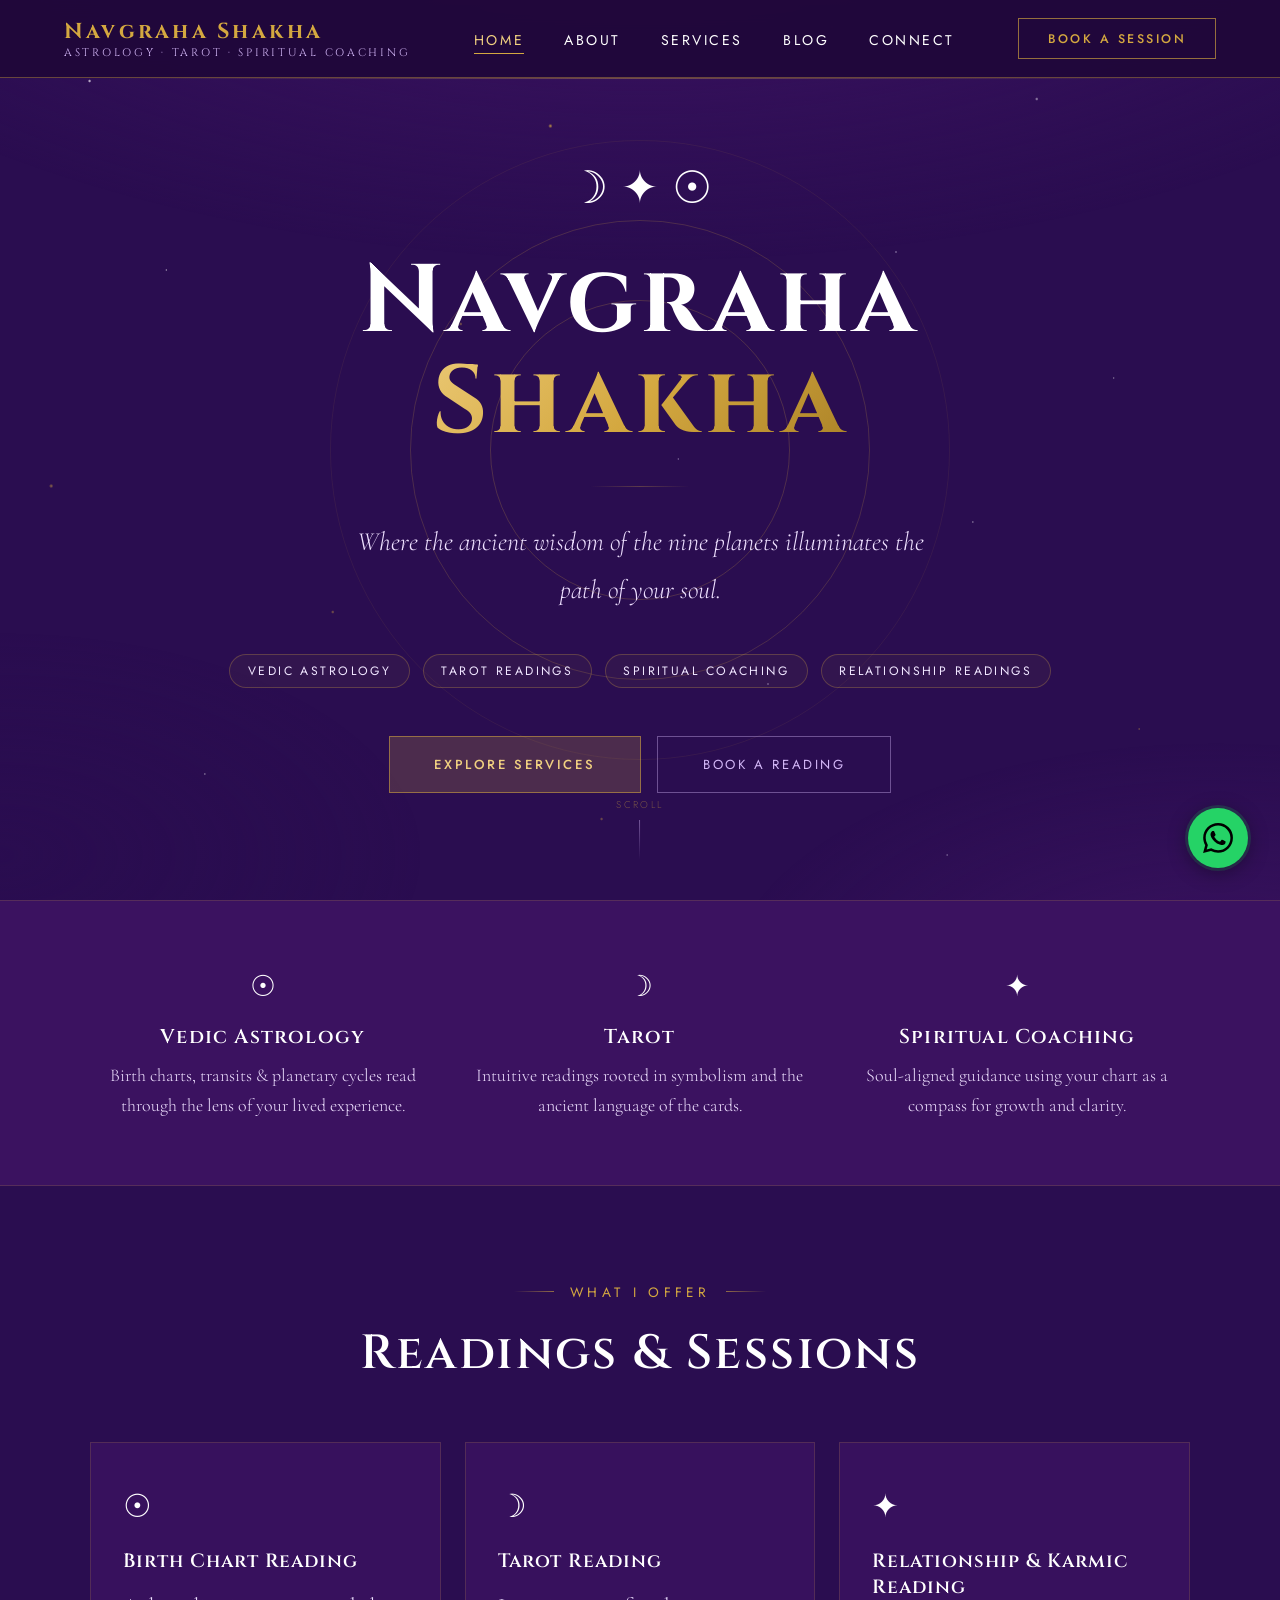
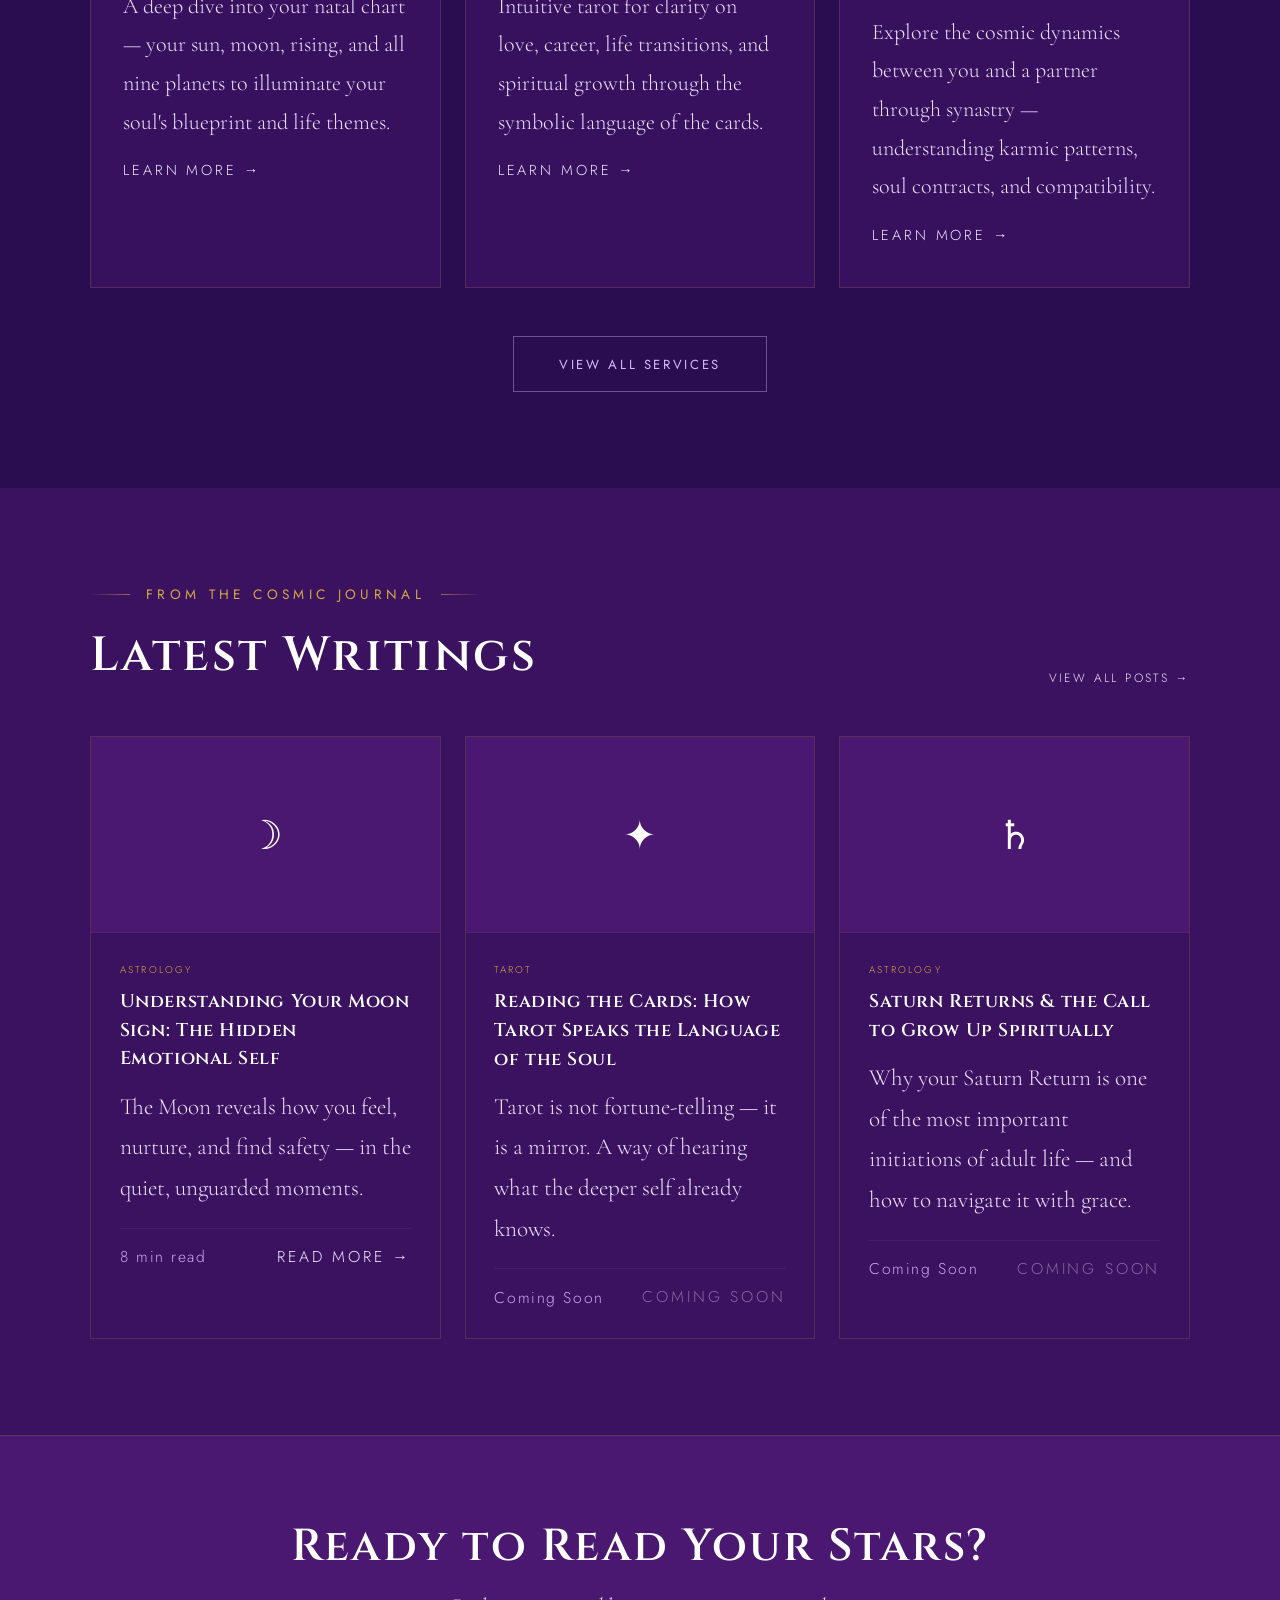
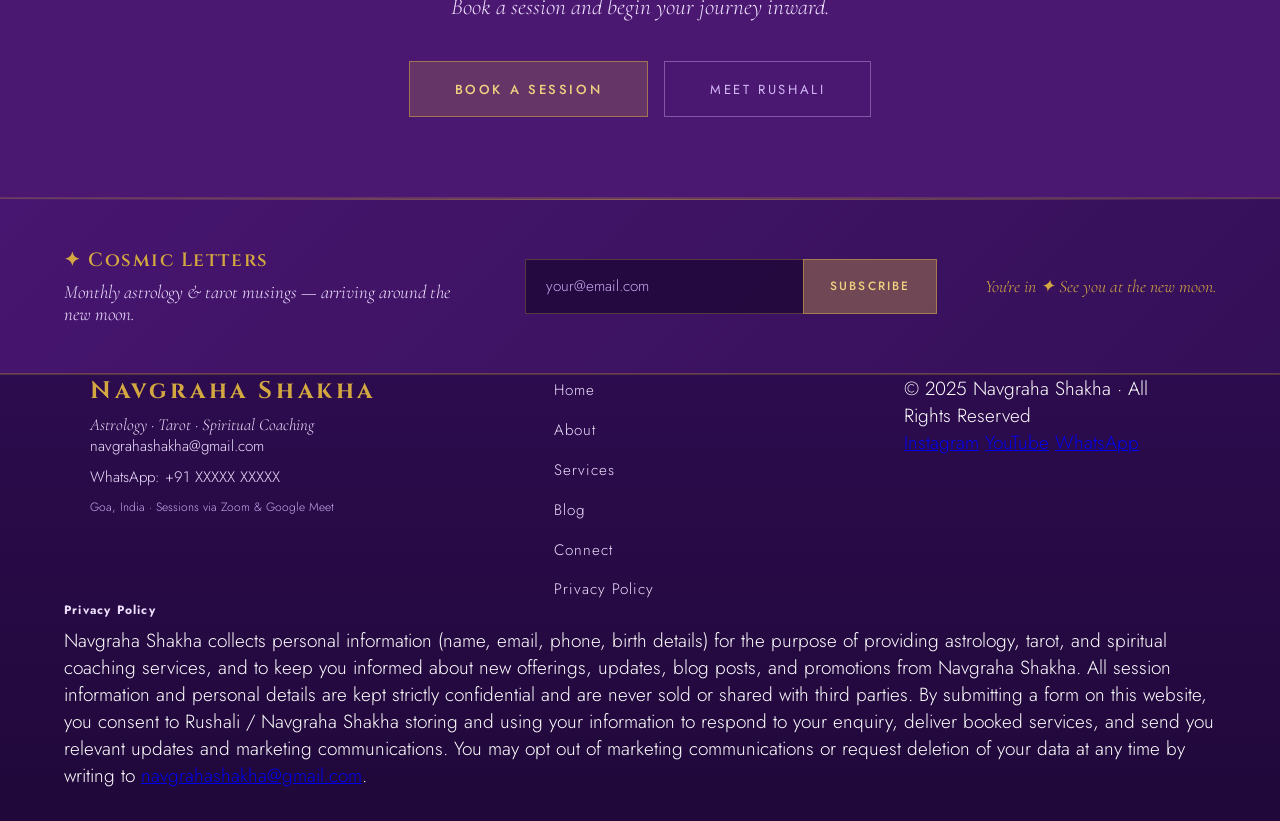
==== commit caa98a2c: "Add files via upload" ====
--- a/index.html
+++ b/index.html
@@ -1,6 +1,13 @@
 <!DOCTYPE html>
 <html lang="en">
 <head>
+<!-- Google Tag Manager -->
+<script>(function(w,d,s,l,i){w[l]=w[l]||[];w[l].push({'gtm.start':
+new Date().getTime(),event:'gtm.js'});var f=d.getElementsByTagName(s)[0],
+j=d.createElement(s),dl=l!='dataLayer'?'&l='+l:'';j.async=true;j.src=
+'https://www.googletagmanager.com/gtm.js?id='+i+dl;f.parentNode.insertBefore(j,f);
+})(window,document,'script','dataLayer','GTM-KJWRKG2K');</script>
+<!-- End Google Tag Manager -->
 <meta charset="UTF-8">
 <meta name="viewport" content="width=device-width, initial-scale=1.0">
 <title>Navgraha Shakha — Astrology · Tarot · Spiritual Coaching</title>
@@ -20,9 +27,9 @@
   transform: translate(-50%, -50%);
   animation: spin 80s linear infinite; pointer-events: none;
 }
-.mandala-ring:nth-child(1) { width: 620px; height: 620px; border: 1px solid rgba(201,168,76,0.08); }
-.mandala-ring:nth-child(2) { width: 460px; height: 460px; border: 1px solid rgba(201,168,76,0.2); animation-duration: 55s; animation-direction: reverse; }
-.mandala-ring:nth-child(3) { width: 300px; height: 300px; border: 1px solid rgba(201,168,76,0.22); animation-duration: 40s; }
+.mandala-ring:nth-child(1) { width: 620px; height: 620px; border: 1px solid rgba(212,168,64,0.08); }
+.mandala-ring:nth-child(2) { width: 460px; height: 460px; border: 1px solid rgba(212,168,64,0.2); animation-duration: 55s; animation-direction: reverse; }
+.mandala-ring:nth-child(3) { width: 300px; height: 300px; border: 1px solid rgba(212,168,64,0.22); animation-duration: 40s; }
 @keyframes spin { to { transform: translate(-50%, -50%) rotate(360deg); } }
 
 .hero-symbol { font-size: 2.8rem; margin-bottom: 2rem; animation: float 6s ease-in-out infinite; position: relative; z-index: 2; }
@@ -40,12 +47,12 @@
 }
 .hero-divider {
   width: 100px; height: 1px;
-  background: linear-gradient(90deg, transparent, rgba(201,168,76,0.3), transparent);
+  background: linear-gradient(90deg, transparent, rgba(212,168,64,0.3), transparent);
   margin: 2rem auto; position: relative; z-index: 2;
 }
 .hero-tagline {
   font-family: 'Cormorant Garamond', serif;
-  font-size: clamp(1.1rem, 2.2vw, 1.45rem); font-style: italic;
+  font-size: clamp(1.25rem, 2.5vw, 1.65rem); font-style: italic;
   color: var(--ink-dim); max-width: 580px;
   position: relative; z-index: 2; line-height: 1.8;
 }
@@ -54,9 +61,9 @@
   justify-content: center; margin-top: 2.5rem; position: relative; z-index: 2;
 }
 .pill {
-  font-size: 0.68rem; font-weight: 400; letter-spacing: 0.2em; text-transform: uppercase;
-  padding: 0.45rem 1.1rem; border: 1px solid rgba(201,168,76,0.28);
-  color: var(--lavender); border-radius: 999px; background: rgba(201,168,76,0.05);
+  font-size: 0.76rem; font-weight: 400; letter-spacing: 0.2em; text-transform: uppercase;
+  padding: 0.45rem 1.1rem; border: 1px solid rgba(212,168,64,0.28);
+  color: var(--lavender); border-radius: 999px; background: rgba(212,168,64,0.05);
 }
 .hero-buttons {
   display: flex; flex-wrap: wrap; gap: 1rem;
@@ -81,8 +88,8 @@
 
 /* Intro strip */
 .intro-strip {
-  background: var(--surface); border-top: 1px solid rgba(201,168,76,0.18);
-  border-bottom: 1px solid rgba(201,168,76,0.18); padding: 4rem 2rem; position: relative; z-index: 1;
+  background: var(--surface); border-top: 1px solid rgba(212,168,64,0.18);
+  border-bottom: 1px solid rgba(212,168,64,0.18); padding: 4rem 2rem; position: relative; z-index: 1;
 }
 .intro-strip-inner {
   max-width: 1100px; margin: 0 auto;
@@ -90,10 +97,10 @@
 }
 .intro-item .icon { font-size: 1.8rem; margin-bottom: 1rem; display: block; }
 .intro-item h3 {
-  font-family: 'Cinzel', serif; font-size: 0.9rem; font-weight: 600;
+  font-family: 'Cinzel', serif; font-size: 1.25rem; font-weight: 600;
   letter-spacing: 0.06em; color: var(--ink); margin-bottom: 0.6rem;
 }
-.intro-item p { font-family: 'Cormorant Garamond', serif; font-size: 1rem; color: var(--ink-dim); line-height: 1.7; }
+.intro-item p { font-family: 'Cormorant Garamond', serif; font-size: 1.12rem; color: var(--ink-dim); line-height: 1.7; }
 
 /* Featured services */
 .featured-services { background: var(--deep); padding: 6rem 2rem; position: relative; z-index: 1; }
@@ -104,19 +111,19 @@
   display: grid; grid-template-columns: repeat(3, 1fr); gap: 1.5rem;
 }
 .svc-card {
-  background: rgba(52,22,88,0.75); border: 1px solid rgba(201,168,76,0.18);
+  background: rgba(58,18,96,0.85); border: 1px solid rgba(212,168,64,0.18);
   padding: 2.5rem 2rem; transition: all 0.3s;
   box-shadow: none;
 }
-.svc-card:hover { border-color: rgba(201,168,76,0.3); transform: translateY(-3px); box-shadow: none; }
+.svc-card:hover { border-color: rgba(212,168,64,0.3); transform: translateY(-3px); box-shadow: none; }
 .svc-icon { font-size: 2rem; margin-bottom: 1.2rem; display: block; }
 .svc-name {
-  font-family: 'Cinzel', serif; font-size: 1rem; font-weight: 600;
+  font-family: 'Cinzel', serif; font-size: 1.2rem; font-weight: 600;
   letter-spacing: 0.05em; color: var(--ink); margin-bottom: 0.8rem;
 }
-.svc-desc { font-family: 'Cormorant Garamond', serif; font-size: 1.05rem; line-height: 1.75; color: var(--ink-dim); }
+.svc-desc { font-family: 'Cormorant Garamond', serif; font-size: 1.38rem; line-height: 1.75; color: var(--ink-dim); }
 .svc-link {
-  display: inline-block; margin-top: 1.2rem; font-size: 0.7rem;
+  display: inline-block; margin-top: 1.2rem; font-size: 0.9rem;
   letter-spacing: 0.2em; text-transform: uppercase; color: var(--lavender);
   text-decoration: none; border-bottom: 1px solid transparent; transition: border-color 0.3s;
 }
@@ -130,15 +137,15 @@
 }
 .blog-row { display: grid; grid-template-columns: repeat(3, 1fr); gap: 1.5rem; }
 .blog-card {
-  background: rgba(52,22,88,0.75); border: 1px solid rgba(201,168,76,0.18);
+  background: rgba(58,18,96,0.85); border: 1px solid rgba(212,168,64,0.18);
   overflow: hidden; transition: all 0.3s;
   box-shadow: none;
 }
-.blog-card:hover { border-color: rgba(201,168,76,0.28); box-shadow: none; }
+.blog-card:hover { border-color: rgba(212,168,64,0.28); box-shadow: none; }
 .blog-card-img {
   width: 100%; aspect-ratio: 16/9; background: var(--surface2);
   display: flex; align-items: center; justify-content: center; font-size: 2.5rem;
-  border-bottom: 1px solid rgba(201,168,76,0.08);
+  border-bottom: 1px solid rgba(212,168,64,0.08);
 }
 .blog-card-body { padding: 1.8rem; }
 .blog-tag {
@@ -146,20 +153,20 @@
   color: var(--gold); margin-bottom: 0.7rem; display: block;
 }
 .blog-card-title {
-  font-family: 'Cinzel', serif; font-size: 0.95rem; font-weight: 600;
+  font-family: 'Cinzel', serif; font-size: 1.15rem; font-weight: 600;
   letter-spacing: 0.03em; color: var(--ink); line-height: 1.55; margin-bottom: 0.8rem;
 }
 .blog-excerpt {
-  font-family: 'Cormorant Garamond', serif; font-size: 1rem;
+  font-family: 'Cormorant Garamond', serif; font-size: 1.45rem;
   line-height: 1.75; color: var(--ink-dim); margin-bottom: 1.2rem;
 }
 .blog-footer {
   display: flex; align-items: center; justify-content: space-between;
-  padding-top: 1rem; border-top: 1px solid rgba(201,168,76,0.08);
-}
-.blog-meta { font-size: 0.68rem; letter-spacing: 0.1em; color: var(--ink-faint); }
+  padding-top: 1rem; border-top: 1px solid rgba(212,168,64,0.08);
+}
+.blog-meta { font-size: 0.98rem; letter-spacing: 0.1em; color: var(--ink-faint); }
 .blog-read-more {
-  font-size: 0.68rem; letter-spacing: 0.18em; text-transform: uppercase;
+  font-size: 0.98rem; letter-spacing: 0.18em; text-transform: uppercase;
   color: var(--lavender); text-decoration: none;
   border-bottom: 1px solid transparent; transition: border-color 0.3s;
 }
@@ -167,8 +174,8 @@
 
 /* CTA band */
 .cta-band {
-  background: var(--surface2); border-top: 1px solid rgba(201,168,76,0.18);
-  border-bottom: 1px solid rgba(201,168,76,0.18);
+  background: var(--surface2); border-top: 1px solid rgba(212,168,64,0.18);
+  border-bottom: 1px solid rgba(212,168,64,0.18);
   padding: 5rem 2rem; text-align: center; position: relative; z-index: 1;
 }
 .cta-band h2 {
@@ -176,7 +183,7 @@
   font-weight: 600; letter-spacing: 0.05em; color: var(--ink); margin-bottom: 1rem;
 }
 .cta-band p {
-  font-family: 'Cormorant Garamond', serif; font-size: 1.2rem;
+  font-family: 'Cormorant Garamond', serif; font-size: 1.45rem;
   font-style: italic; color: var(--ink-dim); margin-bottom: 2.5rem;
 }
 .cta-buttons { display: flex; gap: 1rem; justify-content: center; flex-wrap: wrap; }
@@ -191,6 +198,10 @@
 </style>
 </head>
 <body>
+<!-- Google Tag Manager (noscript) -->
+<noscript><iframe src="https://www.googletagmanager.com/ns.html?id=GTM-KJWRKG2K"
+height="0" width="0" style="display:none;visibility:hidden"></iframe></noscript>
+<!-- End Google Tag Manager (noscript) -->
 <script src="common.js"></script>
 <script>document.write(getNav('Home'));</script>
 
--- a/style.css
+++ b/style.css
@@ -1,47 +1,44 @@
-@import url('https://fonts.googleapis.com/css2?family=Cinzel:wght@400;600;700&family=Cormorant+Garamond:ital,wght@0,300;0,400;0,600;1,300;1,400&family=Jost:wght@300;400;500&display=swap');
+@import url('https://fonts.googleapis.com/css2?family=Cinzel:wght@400;600;700&family=Cormorant+Garamond:ital,wght@0,300;0,400;0,600;1,300;1,400;1,600&family=Jost:wght@300;400;500&display=swap');
 
 :root {
-  --gold: #C9A84C;
-  --gold-light: #E8C97A;
-  --gold-dim: #9A7A35;
-  --gold-pale: rgba(201,168,76,0.15);
-  --jewel: #4A1A78;
-  --jewel-dark: #2E0F50;
-  --jewel-deep: #1A0835;
-  --jewel-mid: #6B2FA0;
-  --jewel-light: #8B4BC8;
-  --surface: #2A1245;
-  --surface2: #341658;
-  --surface3: #3E1A6A;
-  --lavender: #C4A8E8;
-  --lavender-mid: #A07CD0;
-  --lavender-soft: #EAD8FF;
-  --ink: #F5F0FF;
-  --ink-dim: #C8B8E8;
-  --ink-faint: #8870A8;
+  --gold: #D4A840;
+  --gold-light: #F0D080;
+  --gold-dim: #A07820;
+  --deep: #2A0D50;
+  --surface: #3B1260;
+  --surface2: #4A1870;
+  --surface3: #5A1E90;
+  --card: rgba(72,24,112,0.75);
+  --card-hover: rgba(88,32,130,0.88);
+  --lavender: #F0E6FF;
+  --lavender-mid: #D4B8F8;
+  --lavender-dim: #A880E0;
+  --ink: #FFFFFF;
+  --ink-dim: #EEE0FF;
+  --ink-faint: #C8A8F0;
 }
 
 * { margin: 0; padding: 0; box-sizing: border-box; }
 html { scroll-behavior: smooth; }
 
 body {
-  background: var(--jewel-deep);
+  background: var(--deep);
   color: var(--ink);
   font-family: 'Jost', sans-serif;
   font-weight: 300;
+  font-size: 19px;
   overflow-x: hidden;
   min-height: 100vh;
 }
 
-/* Rich nebula background */
+/* Rich amethyst nebula glow */
 body::before {
   content: '';
   position: fixed; inset: 0;
   background:
-    radial-gradient(ellipse 90% 60% at 50% -10%, rgba(107,47,160,0.7) 0%, transparent 65%),
-    radial-gradient(ellipse 60% 40% at 85% 105%, rgba(74,26,120,0.45) 0%, transparent 55%),
-    radial-gradient(ellipse 50% 35% at 5% 95%, rgba(46,15,80,0.4) 0%, transparent 55%),
-    radial-gradient(ellipse 40% 30% at 50% 50%, rgba(52,22,88,0.2) 0%, transparent 70%);
+    radial-gradient(ellipse 110% 70% at 50% -20%, rgba(90,30,144,0.9) 0%, rgba(58,18,96,0.6) 40%, transparent 70%),
+    radial-gradient(ellipse 70% 50% at 95% 110%, rgba(74,24,112,0.5) 0%, transparent 55%),
+    radial-gradient(ellipse 60% 45% at 0% 95%, rgba(42,13,80,0.4) 0%, transparent 55%);
   pointer-events: none; z-index: 0;
 }
 
@@ -50,373 +47,335 @@
   content: '';
   position: fixed; inset: 0;
   background-image:
-    radial-gradient(1.5px 1.5px at 7% 11%, rgba(232,215,255,0.8) 0%, transparent 100%),
-    radial-gradient(1px 1px at 19% 5%, rgba(255,255,255,0.6) 0%, transparent 100%),
-    radial-gradient(2px 2px at 43% 16%, rgba(201,168,76,0.7) 0%, transparent 100%),
-    radial-gradient(1px 1px at 65% 3%, rgba(232,215,255,0.65) 0%, transparent 100%),
-    radial-gradient(1.5px 1.5px at 81% 13%, rgba(255,255,255,0.5) 0%, transparent 100%),
-    radial-gradient(1px 1px at 92% 7%, rgba(196,168,232,0.6) 0%, transparent 100%),
-    radial-gradient(1px 1px at 13% 33%, rgba(255,255,255,0.55) 0%, transparent 100%),
-    radial-gradient(1.5px 1.5px at 36% 38%, rgba(201,168,76,0.45) 0%, transparent 100%),
-    radial-gradient(1px 1px at 70% 30%, rgba(232,215,255,0.55) 0%, transparent 100%),
-    radial-gradient(1px 1px at 87% 43%, rgba(255,255,255,0.4) 0%, transparent 100%),
-    radial-gradient(2px 2px at 4% 56%, rgba(196,168,232,0.55) 0%, transparent 100%),
-    radial-gradient(1px 1px at 53% 53%, rgba(201,168,76,0.4) 0%, transparent 100%),
-    radial-gradient(1px 1px at 76% 60%, rgba(255,255,255,0.45) 0%, transparent 100%),
-    radial-gradient(1.5px 1.5px at 26% 70%, rgba(196,168,232,0.5) 0%, transparent 100%),
-    radial-gradient(1px 1px at 60% 78%, rgba(255,255,255,0.55) 0%, transparent 100%),
-    radial-gradient(1px 1px at 89% 83%, rgba(201,168,76,0.45) 0%, transparent 100%),
-    radial-gradient(1px 1px at 16% 88%, rgba(232,215,255,0.5) 0%, transparent 100%),
-    radial-gradient(1.5px 1.5px at 47% 93%, rgba(255,255,255,0.4) 0%, transparent 100%),
-    radial-gradient(1px 1px at 74% 97%, rgba(196,168,232,0.45) 0%, transparent 100%);
+    radial-gradient(1.8px 1.8px at 7% 9%, rgba(255,248,255,0.9) 0%, transparent 100%),
+    radial-gradient(1.2px 1.2px at 19% 4%, rgba(255,255,255,0.7) 0%, transparent 100%),
+    radial-gradient(2.2px 2.2px at 43% 14%, rgba(212,168,64,0.85) 0%, transparent 100%),
+    radial-gradient(1.2px 1.2px at 65% 3%, rgba(240,230,255,0.75) 0%, transparent 100%),
+    radial-gradient(1.8px 1.8px at 81% 11%, rgba(255,255,255,0.6) 0%, transparent 100%),
+    radial-gradient(1.2px 1.2px at 93% 7%, rgba(212,168,64,0.7) 0%, transparent 100%),
+    radial-gradient(1.2px 1.2px at 13% 30%, rgba(255,255,255,0.65) 0%, transparent 100%),
+    radial-gradient(1.8px 1.8px at 36% 36%, rgba(212,168,64,0.55) 0%, transparent 100%),
+    radial-gradient(1.2px 1.2px at 70% 28%, rgba(240,230,255,0.65) 0%, transparent 100%),
+    radial-gradient(1.2px 1.2px at 87% 42%, rgba(255,255,255,0.5) 0%, transparent 100%),
+    radial-gradient(2.2px 2.2px at 4% 54%, rgba(212,168,64,0.6) 0%, transparent 100%),
+    radial-gradient(1.2px 1.2px at 53% 51%, rgba(240,230,255,0.5) 0%, transparent 100%),
+    radial-gradient(1.2px 1.2px at 76% 58%, rgba(255,255,255,0.55) 0%, transparent 100%),
+    radial-gradient(1.8px 1.8px at 26% 68%, rgba(212,168,64,0.55) 0%, transparent 100%),
+    radial-gradient(1.2px 1.2px at 60% 76%, rgba(240,230,255,0.6) 0%, transparent 100%),
+    radial-gradient(1.2px 1.2px at 89% 81%, rgba(212,168,64,0.55) 0%, transparent 100%),
+    radial-gradient(1.2px 1.2px at 16% 86%, rgba(255,255,255,0.55) 0%, transparent 100%),
+    radial-gradient(1.8px 1.8px at 47% 91%, rgba(212,168,64,0.5) 0%, transparent 100%),
+    radial-gradient(1.2px 1.2px at 74% 95%, rgba(240,230,255,0.5) 0%, transparent 100%);
   pointer-events: none; z-index: 0;
 }
-
-/* ── DECORATIVE HELPERS ── */
-.ornate-divider {
-  display: flex; align-items: center; gap: 1rem;
-  margin: 2rem 0; justify-content: center;
-}
-.ornate-divider::before, .ornate-divider::after {
-  content: '';
-  flex: 1; max-width: 180px; height: 1px;
-  background: linear-gradient(90deg, transparent, rgba(201,168,76,0.5));
-}
-.ornate-divider::after { background: linear-gradient(90deg, rgba(201,168,76,0.5), transparent); }
-.ornate-divider-symbol { color: var(--gold); font-size: 0.8rem; letter-spacing: 0.5rem; }
-
-/* Corner decoration mixin via pseudo */
-.corner-box { position: relative; }
-.corner-box::before, .corner-box::after {
-  content: '';
-  position: absolute; width: 20px; height: 20px;
-  border-color: rgba(201,168,76,0.4);
-}
-.corner-box::before { top: -1px; left: -1px; border-top: 1px solid; border-left: 1px solid; }
-.corner-box::after { bottom: -1px; right: -1px; border-bottom: 1px solid; border-right: 1px solid; }
 
 /* ── NAV ── */
 nav {
   position: fixed; top: 0; left: 0; right: 0; z-index: 100;
   display: flex; align-items: center; justify-content: space-between;
-  padding: 1rem 4rem;
-  background: rgba(26,8,53,0.92);
+  padding: 1.1rem 4rem;
+  background: rgba(32,8,58,0.97);
   backdrop-filter: blur(20px);
-  border-bottom: 1px solid rgba(201,168,76,0.2);
+  border-bottom: 1px solid rgba(212,168,64,0.4);
 }
 nav::after {
   content: '';
-  position: absolute; bottom: -3px; left: 0; right: 0; height: 1px;
-  background: linear-gradient(90deg, transparent, rgba(201,168,76,0.3), transparent);
+  position: absolute; bottom: -2px; left: 8%; right: 8%; height: 1px;
+  background: linear-gradient(90deg, transparent, rgba(212,168,64,0.4), transparent);
 }
 .nav-logo {
-  font-family: 'Cinzel', serif; font-size: 1.1rem; font-weight: 700;
-  letter-spacing: 0.15em; color: var(--gold); text-decoration: none; line-height: 1.2;
+  font-family: 'Cinzel', serif; font-size: 1.35rem; font-weight: 700;
+  letter-spacing: 0.15em; color: var(--gold); text-decoration: none; line-height: 1.3;
 }
 .nav-logo small {
-  display: block; font-size: 0.52rem; font-weight: 400;
-  letter-spacing: 0.28em; color: var(--ink-faint); text-transform: uppercase;
+  display: block; font-size: 0.68rem; font-weight: 400;
+  letter-spacing: 0.25em; color: var(--lavender-mid); text-transform: uppercase;
 }
 .nav-links { display: flex; gap: 2.5rem; list-style: none; }
 .nav-links a {
-  font-size: 0.72rem; font-weight: 400; letter-spacing: 0.22em;
-  text-transform: uppercase; color: var(--ink-dim);
-  text-decoration: none; transition: color 0.3s; position: relative;
+  font-size: 0.88rem; font-weight: 400; letter-spacing: 0.18em; text-transform: uppercase;
+  color: var(--ink); text-decoration: none; transition: color 0.3s; position: relative;
 }
 .nav-links a::after {
   content: ''; position: absolute; bottom: -4px; left: 0; right: 0;
   height: 1px; background: var(--gold); transform: scaleX(0); transition: transform 0.3s;
 }
-.nav-links a:hover, .nav-links a.active { color: var(--gold); }
+.nav-links a:hover, .nav-links a.active { color: var(--gold-light); }
 .nav-links a:hover::after, .nav-links a.active::after { transform: scaleX(1); }
 .nav-cta {
-  font-size: 0.7rem; font-weight: 500; letter-spacing: 0.2em; text-transform: uppercase;
-  padding: 0.6rem 1.6rem; border: 1px solid rgba(201,168,76,0.5);
-  color: var(--gold); text-decoration: none; transition: all 0.3s;
-  position: relative; overflow: hidden;
+  font-size: 0.78rem; font-weight: 500; letter-spacing: 0.2em; text-transform: uppercase;
+  padding: 0.65rem 1.8rem; border: 1px solid rgba(212,168,64,0.65);
+  color: var(--gold); text-decoration: none; transition: all 0.3s; position: relative; overflow: hidden;
 }
 .nav-cta::before {
-  content: ''; position: absolute; inset: 0;
-  background: var(--gold); transform: scaleX(0); transform-origin: left;
-  transition: transform 0.3s; z-index: -1;
-}
-.nav-cta:hover { color: var(--jewel-deep); }
+  content: ''; position: absolute; inset: 0; background: var(--gold);
+  transform: scaleX(0); transform-origin: left; transition: transform 0.3s; z-index: -1;
+}
+.nav-cta:hover { color: var(--deep); }
 .nav-cta:hover::before { transform: scaleX(1); }
 
 .hamburger { display: none; flex-direction: column; gap: 5px; cursor: pointer; background: none; border: none; padding: 4px; }
-.hamburger span { width: 24px; height: 1px; background: var(--gold); display: block; }
+.hamburger span { width: 26px; height: 1px; background: var(--gold); display: block; }
 .mobile-menu {
   display: none; position: fixed; top: 68px; left: 0; right: 0;
-  background: rgba(26,8,53,0.98); border-bottom: 1px solid rgba(201,168,76,0.2);
+  background: rgba(32,8,58,0.99); border-bottom: 1px solid rgba(212,168,64,0.3);
   padding: 2rem; flex-direction: column; gap: 1.5rem; z-index: 99;
 }
 .mobile-menu.open { display: flex; }
-.mobile-menu a { font-size: 0.8rem; letter-spacing: 0.2em; text-transform: uppercase; color: var(--ink-dim); text-decoration: none; transition: color 0.3s; }
+.mobile-menu a { font-size: 0.88rem; letter-spacing: 0.2em; text-transform: uppercase; color: var(--ink-dim); text-decoration: none; transition: color 0.3s; }
 .mobile-menu a:hover { color: var(--gold); }
 
-/* ── PAGE HERO (inner pages) ── */
+/* ── PAGE HERO ── */
 .page-hero {
-  position: relative; padding: 10rem 2rem 5rem; text-align: center; z-index: 1;
-  border-bottom: 1px solid rgba(201,168,76,0.15);
+  position: relative; padding: 11rem 2rem 6rem; text-align: center; z-index: 1;
+  border-bottom: 1px solid rgba(212,168,64,0.2);
 }
 .page-hero::before {
   content: '';
   position: absolute; inset: 0;
-  background: radial-gradient(ellipse 60% 80% at 50% 0%, rgba(107,47,160,0.3) 0%, transparent 70%);
+  background: radial-gradient(ellipse 70% 90% at 50% 0%, rgba(90,30,144,0.4) 0%, transparent 70%);
   pointer-events: none;
 }
-/* Ornate top border on page hero */
-.page-hero::after {
-  content: '✦ ✦ ✦';
-  position: absolute; bottom: -0.7rem; left: 50%; transform: translateX(-50%);
-  font-size: 0.6rem; color: var(--gold); letter-spacing: 0.8rem;
-  background: var(--jewel-deep); padding: 0 1rem;
-}
 .page-eyebrow {
-  font-size: 0.68rem; font-weight: 400; letter-spacing: 0.35em; text-transform: uppercase;
-  color: var(--gold); margin-bottom: 1.2rem;
-  display: flex; align-items: center; justify-content: center; gap: 1rem;
-}
-.page-eyebrow::before, .page-eyebrow::after {
-  content: ''; width: 40px; height: 1px;
-  background: linear-gradient(90deg, transparent, rgba(201,168,76,0.6));
-}
-.page-eyebrow::after { background: linear-gradient(90deg, rgba(201,168,76,0.6), transparent); }
+  font-size: 0.85rem; font-weight: 400; letter-spacing: 0.38em; text-transform: uppercase;
+  color: var(--gold); margin-bottom: 1.2rem; display: block;
+}
 .page-title {
-  font-family: 'Cinzel', serif; font-size: clamp(2rem, 5vw, 4rem);
-  font-weight: 700; letter-spacing: 0.06em; color: var(--ink); margin-bottom: 1.2rem;
-  text-shadow: 0 0 60px rgba(201,168,76,0.2);
+  font-family: 'Cinzel', serif; font-size: clamp(2.4rem, 5.5vw, 5rem);
+  font-weight: 700; letter-spacing: 0.06em; color: var(--ink); margin-bottom: 1.4rem;
+  text-shadow: 0 0 80px rgba(212,168,64,0.3);
 }
 .page-subtitle {
-  font-family: 'Cormorant Garamond', serif; font-size: 1.2rem; font-style: italic;
-  color: var(--ink-dim); max-width: 560px; margin: 0 auto; line-height: 1.8;
+  font-family: 'Cormorant Garamond', serif; font-size: clamp(1.3rem, 2.2vw, 1.6rem);
+  font-style: italic; color: var(--ink-dim); max-width: 600px; margin: 0 auto; line-height: 1.85;
 }
 
 /* ── SECTIONS ── */
-section { position: relative; z-index: 1; padding: 6rem 2rem; }
+section { position: relative; z-index: 1; padding: 7rem 2rem; }
 .section-inner { max-width: 1100px; margin: 0 auto; }
 .section-eyebrow {
-  font-size: 0.68rem; font-weight: 400; letter-spacing: 0.35em; text-transform: uppercase;
-  color: var(--gold); margin-bottom: 1rem; display: flex; align-items: center; gap: 1rem;
+  font-size: 0.85rem; font-weight: 400; letter-spacing: 0.32em; text-transform: uppercase;
+  color: var(--gold); margin-bottom: 1.2rem; display: flex; align-items: center; gap: 1rem;
 }
 .section-eyebrow::before, .section-eyebrow::after {
-  content: ''; width: 35px; height: 1px;
-  background: linear-gradient(90deg, transparent, rgba(201,168,76,0.5));
-}
-.section-eyebrow::after { background: linear-gradient(90deg, rgba(201,168,76,0.5), transparent); }
+  content: ''; height: 1px; width: 40px;
+  background: linear-gradient(90deg, transparent, rgba(212,168,64,0.6));
+}
+.section-eyebrow::after { background: linear-gradient(90deg, rgba(212,168,64,0.6), transparent); }
 .section-title {
-  font-family: 'Cinzel', serif; font-size: clamp(1.6rem, 3.5vw, 2.6rem);
-  font-weight: 600; letter-spacing: 0.05em; color: var(--ink); margin-bottom: 1.2rem;
+  font-family: 'Cinzel', serif; font-size: clamp(1.9rem, 4vw, 3rem);
+  font-weight: 600; letter-spacing: 0.05em; color: var(--ink); margin-bottom: 1.3rem;
 }
 .section-subtitle {
-  font-family: 'Cormorant Garamond', serif; font-size: 1.2rem;
-  font-style: italic; color: var(--ink-dim); line-height: 1.8; max-width: 600px;
+  font-family: 'Cormorant Garamond', serif; font-size: clamp(1.2rem, 2vw, 1.45rem);
+  font-style: italic; color: var(--ink-dim); line-height: 1.85; max-width: 620px;
 }
 
 /* ── BUTTONS ── */
 .btn-primary {
-  display: inline-block; font-family: 'Jost', sans-serif; font-size: 0.78rem;
-  font-weight: 500; letter-spacing: 0.2em; text-transform: uppercase; padding: 1rem 2.5rem;
-  background: linear-gradient(135deg, rgba(201,168,76,0.25), rgba(201,168,76,0.1));
-  color: var(--gold-light); text-decoration: none; transition: all 0.35s;
-  border: 1px solid rgba(201,168,76,0.5); position: relative; overflow: hidden;
+  display: inline-block; font-family: 'Jost', sans-serif; font-size: 0.82rem;
+  font-weight: 500; letter-spacing: 0.2em; text-transform: uppercase; padding: 1.1rem 2.8rem;
+  background: rgba(212,168,64,0.2); color: var(--gold-light);
+  text-decoration: none; transition: all 0.35s;
+  border: 1px solid rgba(212,168,64,0.55); position: relative; overflow: hidden;
 }
 .btn-primary::before {
   content: ''; position: absolute; inset: 0;
-  background: linear-gradient(135deg, rgba(201,168,76,0.4), rgba(201,168,76,0.2));
-  transform: scaleX(0); transform-origin: left; transition: transform 0.35s; z-index: -1;
-}
-.btn-primary:hover { transform: translateY(-2px); box-shadow: 0 6px 30px rgba(201,168,76,0.2); }
+  background: rgba(212,168,64,0.35);
+  transform: scaleX(0); transform-origin: left; transition: transform 0.35s; z-index: 0;
+}
+.btn-primary:hover { transform: translateY(-2px); box-shadow: 0 8px 32px rgba(212,168,64,0.2); }
 .btn-primary:hover::before { transform: scaleX(1); }
 .btn-secondary {
-  display: inline-block; font-family: 'Jost', sans-serif; font-size: 0.78rem;
-  font-weight: 400; letter-spacing: 0.2em; text-transform: uppercase; padding: 1rem 2.5rem;
-  border: 1px solid rgba(196,168,232,0.35); color: var(--lavender); text-decoration: none; transition: all 0.3s;
-}
-.btn-secondary:hover { border-color: var(--lavender); background: rgba(196,168,232,0.1); transform: translateY(-2px); }
-
-/* ── CARDS (shared) ── */
+  display: inline-block; font-family: 'Jost', sans-serif; font-size: 0.82rem;
+  font-weight: 400; letter-spacing: 0.2em; text-transform: uppercase; padding: 1.1rem 2.8rem;
+  border: 1px solid rgba(212,184,248,0.4); color: var(--lavender-mid); text-decoration: none; transition: all 0.3s;
+}
+.btn-secondary:hover { border-color: var(--lavender-mid); background: rgba(212,184,248,0.1); transform: translateY(-2px); }
+
+/* ── RICH CARD ── */
 .rich-card {
-  background: linear-gradient(145deg, rgba(52,22,88,0.8), rgba(42,18,69,0.9));
-  border: 1px solid rgba(201,168,76,0.18);
-  position: relative; transition: all 0.35s;
-  backdrop-filter: blur(8px);
+  background: var(--card);
+  border: 1px solid rgba(212,168,64,0.2);
+  position: relative; transition: all 0.35s; backdrop-filter: blur(8px);
 }
 .rich-card::before {
-  content: '';
-  position: absolute; top: 0; left: 0; right: 0; height: 1px;
-  background: linear-gradient(90deg, transparent, rgba(201,168,76,0.4), transparent);
+  content: ''; position: absolute; top: 0; left: 0; right: 0; height: 1px;
+  background: linear-gradient(90deg, transparent, rgba(212,168,64,0.6), transparent);
   opacity: 0; transition: opacity 0.35s;
 }
-.rich-card:hover { border-color: rgba(201,168,76,0.35); transform: translateY(-3px); box-shadow: 0 12px 40px rgba(0,0,0,0.3), 0 0 30px rgba(107,47,160,0.15); }
+.rich-card:hover {
+  background: var(--card-hover);
+  border-color: rgba(212,168,64,0.42); transform: translateY(-4px);
+  box-shadow: 0 16px 48px rgba(0,0,0,0.4), 0 0 40px rgba(90,30,144,0.2);
+}
 .rich-card:hover::before { opacity: 1; }
 
-/* ── SEPARATOR ── */
+/* ── GOLD SEP ── */
 .gold-sep {
-  display: flex; align-items: center; gap: 1rem; margin: 3rem 0; justify-content: center;
+  display: flex; align-items: center; gap: 1.2rem; margin: 3rem 0; justify-content: center;
 }
 .gold-sep::before, .gold-sep::after {
   content: ''; flex: 1; max-width: 200px; height: 1px;
-  background: linear-gradient(90deg, transparent, rgba(201,168,76,0.4));
-}
-.gold-sep::after { background: linear-gradient(90deg, rgba(201,168,76,0.4), transparent); }
-.gold-sep span { color: var(--gold); font-size: 0.75rem; letter-spacing: 0.5rem; }
+  background: linear-gradient(90deg, transparent, rgba(212,168,64,0.5));
+}
+.gold-sep::after { background: linear-gradient(90deg, rgba(212,168,64,0.5), transparent); }
+.gold-sep span { color: var(--gold); font-size: 0.8rem; letter-spacing: 0.6rem; }
 
 /* ── FORMS ── */
-.form-group { display: flex; flex-direction: column; gap: 0.5rem; }
-.form-label {
-  font-size: 0.68rem; font-weight: 400; letter-spacing: 0.25em; text-transform: uppercase;
-  color: rgba(201,168,76,0.7);
-}
+.form-group { display: flex; flex-direction: column; gap: 0.6rem; }
+.form-label { font-size: 0.82rem; font-weight: 400; letter-spacing: 0.25em; text-transform: uppercase; color: rgba(212,168,64,0.8); }
 .form-input, .form-textarea, .form-select {
-  background: rgba(26,8,53,0.7);
-  border: 1px solid rgba(201,168,76,0.2);
-  color: var(--ink); padding: 0.9rem 1.2rem;
-  font-family: 'Jost', sans-serif; font-size: 0.9rem; font-weight: 300;
-  outline: none; transition: border-color 0.3s; width: 100%; appearance: none;
+  background: rgba(32,8,58,0.8); border: 1px solid rgba(212,168,64,0.25);
+  color: var(--ink); padding: 1rem 1.3rem; font-family: 'Jost', sans-serif;
+  font-size: 1.05rem; font-weight: 300; outline: none; transition: all 0.3s;
+  width: 100%; appearance: none;
 }
 .form-input:focus, .form-textarea:focus, .form-select:focus {
-  border-color: rgba(201,168,76,0.55);
-  background: rgba(26,8,53,0.85);
-}
-.form-input::placeholder, .form-textarea::placeholder { color: var(--ink-faint); }
-.form-textarea { resize: vertical; min-height: 130px; }
+  border-color: rgba(212,168,64,0.6); background: rgba(32,8,58,0.95);
+  box-shadow: 0 0 20px rgba(212,168,64,0.08);
+}
+.form-input::placeholder, .form-textarea::placeholder { color: var(--ink-faint); font-size: 0.95rem; }
+.form-textarea { resize: vertical; min-height: 140px; }
 .form-select { cursor: pointer; }
 .form-select option { background: var(--surface2); color: var(--ink); }
 .form-submit {
-  background: linear-gradient(135deg, rgba(201,168,76,0.3), rgba(201,168,76,0.15));
-  color: var(--gold-light); border: 1px solid rgba(201,168,76,0.5);
-  padding: 1rem 2.5rem; font-family: 'Jost', sans-serif; font-size: 0.8rem;
-  font-weight: 500; letter-spacing: 0.2em; text-transform: uppercase;
-  cursor: pointer; transition: all 0.3s;
-}
-.form-submit:hover { background: linear-gradient(135deg, rgba(201,168,76,0.45), rgba(201,168,76,0.25)); transform: translateY(-2px); box-shadow: 0 6px 25px rgba(201,168,76,0.15); }
+  background: rgba(212,168,64,0.25); color: var(--gold-light);
+  border: 1px solid rgba(212,168,64,0.55); padding: 1.1rem 2.5rem;
+  font-family: 'Jost', sans-serif; font-size: 0.85rem; font-weight: 500;
+  letter-spacing: 0.22em; text-transform: uppercase; cursor: pointer; transition: all 0.3s;
+}
+.form-submit:hover { background: rgba(212,168,64,0.42); transform: translateY(-2px); box-shadow: 0 8px 28px rgba(212,168,64,0.18); }
+
+/* ── NEWSLETTER BAR ── */
+.newsletter-bar {
+  background: linear-gradient(135deg, rgba(72,22,112,0.99), rgba(52,16,88,1));
+  border-top: 1px solid rgba(212,168,64,0.28); border-bottom: 1px solid rgba(212,168,64,0.28);
+  padding: 3rem 4rem; position: relative; z-index: 1;
+  display: flex; align-items: center; gap: 3rem; flex-wrap: wrap;
+}
+.newsletter-bar::before {
+  content: ''; position: absolute; top: 0; left: 0; right: 0; height: 1px;
+  background: linear-gradient(90deg, transparent, rgba(212,168,64,0.55), transparent);
+}
+.newsletter-bar-text { flex: 1; min-width: 260px; }
+.newsletter-bar-text h3 {
+  font-family: 'Cinzel', serif; font-size: 1.2rem; font-weight: 600;
+  letter-spacing: 0.08em; color: var(--gold); margin-bottom: 0.5rem;
+}
+.newsletter-bar-text p {
+  font-family: 'Cormorant Garamond', serif; font-size: 1.18rem;
+  font-style: italic; color: var(--ink-dim);
+}
+.newsletter-bar-form { display: flex; flex: 1; max-width: 440px; }
+.newsletter-bar-form input {
+  flex: 1; background: rgba(32,8,58,0.85);
+  border: 1px solid rgba(212,168,64,0.3); border-right: none;
+  color: var(--ink); padding: 0.95rem 1.3rem; font-family: 'Jost', sans-serif;
+  font-size: 0.95rem; font-weight: 300; outline: none; transition: border-color 0.3s;
+}
+.newsletter-bar-form input:focus { border-color: rgba(212,168,64,0.55); }
+.newsletter-bar-form input::placeholder { color: var(--ink-faint); }
+.newsletter-bar-form button {
+  background: rgba(212,168,64,0.35); color: var(--gold-light);
+  border: 1px solid rgba(212,168,64,0.55); padding: 0.95rem 1.6rem;
+  font-family: 'Jost', sans-serif; font-size: 0.75rem; font-weight: 500;
+  letter-spacing: 0.18em; text-transform: uppercase; cursor: pointer; transition: all 0.3s; white-space: nowrap;
+}
+.newsletter-bar-form button:hover { background: rgba(212,168,64,0.55); }
+.newsletter-success { font-family: 'Cormorant Garamond', serif; font-style: italic; color: var(--gold); font-size: 1.1rem; }
 
 /* ── FOOTER ── */
 footer {
-  background: linear-gradient(180deg, rgba(26,8,53,0.98), rgba(15,5,35,1));
-  border-top: 1px solid rgba(201,168,76,0.2); padding: 4rem 4rem 2rem;
-  position: relative; z-index: 1;
-}
-footer::before {
-  content: '';
-  position: absolute; top: 0; left: 0; right: 0; height: 1px;
-  background: linear-gradient(90deg, transparent, rgba(201,168,76,0.5), transparent);
+  background: linear-gradient(180deg, rgba(45,12,78,0.99) 0%, rgba(32,8,58,1) 100%);
+  border-top: 1px solid rgba(212,168,64,0.28);
+  padding: 0 4rem 2rem; position: relative; z-index: 1;
+}
+.footer-top-ornament {
+  display: flex; align-items: center; margin-bottom: 4rem;
+}
+.footer-ornament-line { flex: 1; height: 1px; background: linear-gradient(90deg, transparent, rgba(212,168,64,0.45)); }
+.footer-ornament-line:last-child { background: linear-gradient(90deg, rgba(212,168,64,0.45), transparent); }
+.footer-ornament-symbol {
+  font-size: 0.7rem; color: var(--gold); letter-spacing: 0.8rem;
+  padding: 1.3rem 1.5rem; white-space: nowrap;
 }
 .footer-inner {
   max-width: 1100px; margin: 0 auto;
-  display: grid; grid-template-columns: 1fr auto 1fr; align-items: start; gap: 3rem;
+  display: grid; grid-template-columns: 1.4fr 1fr 1fr; gap: 4rem; align-items: start;
 }
 .footer-logo {
-  font-family: 'Cinzel', serif; font-size: 1.1rem; font-weight: 700;
-  letter-spacing: 0.15em; color: var(--gold); text-decoration: none;
+  font-family: 'Cinzel', serif; font-size: 1.5rem; font-weight: 700;
+  letter-spacing: 0.15em; color: var(--gold); text-decoration: none; display: block;
 }
 .footer-tagline {
-  font-family: 'Cormorant Garamond', serif; font-size: 0.9rem;
-  font-style: italic; color: var(--ink-faint); margin-top: 0.4rem;
-}
-.footer-contact { margin-top: 1.2rem; display: flex; flex-direction: column; gap: 0.5rem; }
-.footer-contact a { font-size: 0.78rem; color: var(--ink-dim); text-decoration: none; transition: color 0.3s; letter-spacing: 0.05em; }
+  font-family: 'Cormorant Garamond', serif; font-size: 1.05rem;
+  font-style: italic; color: var(--ink-dim); margin-top: 0.4rem;
+}
+.footer-sub-tagline {
+  font-size: 0.66rem; letter-spacing: 0.25em; text-transform: uppercase;
+  color: var(--ink-faint); margin-top: 0.5rem; margin-bottom: 1.5rem;
+}
+.footer-contact { display: flex; flex-direction: column; gap: 0.6rem; }
+.footer-contact a { font-size: 0.95rem; color: var(--ink-dim); text-decoration: none; transition: color 0.3s; }
 .footer-contact a:hover { color: var(--gold); }
-.footer-contact span { font-size: 0.72rem; color: var(--ink-faint); }
-.footer-links { display: flex; flex-direction: column; gap: 0.8rem; list-style: none; align-items: center; }
+.footer-contact span { font-size: 0.8rem; color: var(--ink-faint); }
+.footer-col-title {
+  font-family: 'Cinzel', serif; font-size: 0.78rem; font-weight: 600;
+  letter-spacing: 0.2em; text-transform: uppercase; color: var(--gold);
+  margin-bottom: 1.5rem; padding-bottom: 0.7rem;
+  border-bottom: 1px solid rgba(212,168,64,0.22);
+}
+.footer-links { list-style: none; display: flex; flex-direction: column; gap: 0.8rem; }
 .footer-links a {
-  font-size: 0.68rem; letter-spacing: 0.22em; text-transform: uppercase;
-  color: var(--ink-faint); text-decoration: none; transition: color 0.3s;
+  font-size: 0.95rem; letter-spacing: 0.06em; color: var(--ink-dim);
+  text-decoration: none; transition: color 0.3s;
 }
 .footer-links a:hover { color: var(--gold); }
-.footer-right { text-align: right; }
-.footer-copy { font-size: 0.7rem; letter-spacing: 0.08em; color: var(--ink-faint); margin-bottom: 0.6rem; }
-.footer-social { display: flex; gap: 1rem; justify-content: flex-end; flex-wrap: wrap; }
-.footer-social a {
-  font-size: 0.68rem; letter-spacing: 0.18em; text-transform: uppercase;
-  color: var(--ink-faint); text-decoration: none; transition: color 0.3s;
-  padding: 0.4rem 0.8rem; border: 1px solid rgba(201,168,76,0.15); transition: all 0.3s;
-}
-.footer-social a:hover { color: var(--gold); border-color: rgba(201,168,76,0.4); }
-.footer-privacy {
-  max-width: 1100px; margin: 2rem auto 0; padding-top: 1.5rem;
-  border-top: 1px solid rgba(201,168,76,0.1);
-  font-size: 0.72rem; color: var(--ink-faint); line-height: 1.7; text-align: center;
-}
-.footer-privacy a { color: rgba(201,168,76,0.7); text-decoration: none; }
-.footer-privacy a:hover { color: var(--gold); }
-
-/* ── WHATSAPP BUTTON ── */
+.footer-social-col .footer-links a {
+  display: flex; align-items: center; gap: 0.6rem;
+}
+.footer-bottom {
+  max-width: 1100px; margin: 3rem auto 0; padding-top: 1.5rem;
+  border-top: 1px solid rgba(212,168,64,0.12);
+  display: flex; justify-content: space-between; align-items: center; flex-wrap: wrap; gap: 1rem;
+  font-size: 0.78rem; letter-spacing: 0.08em; color: var(--ink-faint);
+}
+.footer-bottom a { color: rgba(212,168,64,0.65); text-decoration: none; transition: color 0.3s; }
+.footer-bottom a:hover { color: var(--gold); }
+
+/* ── WHATSAPP ── */
 .whatsapp-btn {
   position: fixed; bottom: 2rem; right: 2rem; z-index: 999;
-  width: 56px; height: 56px; border-radius: 50%;
-  background: #25D366;
+  width: 60px; height: 60px; border-radius: 50%; background: #25D366;
   display: flex; align-items: center; justify-content: center;
-  box-shadow: 0 4px 20px rgba(0,0,0,0.35), 0 0 0 3px rgba(37,211,102,0.2);
+  box-shadow: 0 4px 20px rgba(0,0,0,0.4), 0 0 0 3px rgba(37,211,102,0.2);
   text-decoration: none; transition: all 0.3s;
   animation: waPulse 2.5s ease-in-out infinite;
 }
-.whatsapp-btn:hover { transform: scale(1.1); box-shadow: 0 6px 28px rgba(0,0,0,0.4), 0 0 0 5px rgba(37,211,102,0.25); }
-.whatsapp-btn svg { width: 28px; height: 28px; fill: white; }
+.whatsapp-btn:hover { transform: scale(1.1); }
+.whatsapp-btn svg { width: 30px; height: 30px; }
 .whatsapp-tooltip {
-  position: absolute; right: 68px; top: 50%; transform: translateY(-50%);
-  background: rgba(26,8,53,0.95); color: var(--ink); font-size: 0.72rem;
-  letter-spacing: 0.08em; padding: 0.4rem 0.9rem; white-space: nowrap;
-  border: 1px solid rgba(201,168,76,0.2); opacity: 0; transition: opacity 0.3s; pointer-events: none;
+  position: absolute; right: 72px; top: 50%; transform: translateY(-50%);
+  background: rgba(32,8,58,0.97); color: var(--ink); font-size: 0.8rem;
+  letter-spacing: 0.08em; padding: 0.5rem 1rem; white-space: nowrap;
+  border: 1px solid rgba(212,168,64,0.3); opacity: 0; transition: opacity 0.3s; pointer-events: none;
 }
 .whatsapp-btn:hover .whatsapp-tooltip { opacity: 1; }
 @keyframes waPulse {
-  0%, 100% { box-shadow: 0 4px 20px rgba(0,0,0,0.35), 0 0 0 3px rgba(37,211,102,0.2); }
-  50% { box-shadow: 0 4px 20px rgba(0,0,0,0.35), 0 0 0 8px rgba(37,211,102,0.08); }
-}
-
-/* ── NEWSLETTER BAR ── */
-.newsletter-bar {
-  background: linear-gradient(135deg, rgba(52,22,88,0.95), rgba(42,18,69,0.98));
-  border-top: 1px solid rgba(201,168,76,0.2);
-  border-bottom: 1px solid rgba(201,168,76,0.2);
-  padding: 2.5rem 4rem; position: relative; z-index: 1;
-  display: flex; align-items: center; gap: 3rem; flex-wrap: wrap;
-}
-.newsletter-bar::before {
-  content: ''; position: absolute; top: 0; left: 0; right: 0; height: 1px;
-  background: linear-gradient(90deg, transparent, rgba(201,168,76,0.4), transparent);
-}
-.newsletter-bar-text { flex: 1; min-width: 240px; }
-.newsletter-bar-text h3 {
-  font-family: 'Cinzel', serif; font-size: 1rem; font-weight: 600;
-  letter-spacing: 0.08em; color: var(--gold); margin-bottom: 0.3rem;
-}
-.newsletter-bar-text p {
-  font-family: 'Cormorant Garamond', serif; font-size: 1rem; font-style: italic;
-  color: var(--ink-dim);
-}
-.newsletter-bar-form { display: flex; gap: 0; flex: 1; max-width: 420px; }
-.newsletter-bar-form input {
-  flex: 1; background: rgba(26,8,53,0.8);
-  border: 1px solid rgba(201,168,76,0.25); border-right: none;
-  color: var(--ink); padding: 0.85rem 1.2rem;
-  font-family: 'Jost', sans-serif; font-size: 0.88rem; font-weight: 300; outline: none;
-  transition: border-color 0.3s;
-}
-.newsletter-bar-form input:focus { border-color: rgba(201,168,76,0.5); }
-.newsletter-bar-form input::placeholder { color: var(--ink-faint); }
-.newsletter-bar-form button {
-  background: linear-gradient(135deg, rgba(201,168,76,0.35), rgba(201,168,76,0.2));
-  color: var(--gold-light); border: 1px solid rgba(201,168,76,0.5);
-  padding: 0.85rem 1.5rem; font-family: 'Jost', sans-serif; font-size: 0.72rem;
-  font-weight: 500; letter-spacing: 0.15em; text-transform: uppercase;
-  cursor: pointer; transition: all 0.3s; white-space: nowrap;
-}
-.newsletter-bar-form button:hover { background: linear-gradient(135deg, rgba(201,168,76,0.5), rgba(201,168,76,0.3)); }
-.newsletter-success { display: none; font-family: 'Cormorant Garamond', serif; font-style: italic; color: var(--gold); font-size: 1rem; }
+  0%,100% { box-shadow: 0 4px 20px rgba(0,0,0,0.4), 0 0 0 3px rgba(37,211,102,0.2); }
+  50% { box-shadow: 0 4px 20px rgba(0,0,0,0.4), 0 0 0 10px rgba(37,211,102,0.06); }
+}
 
 /* ── RESPONSIVE ── */
 @media (max-width: 900px) {
   nav { padding: 1rem 1.5rem; }
   .nav-links, .nav-cta { display: none; }
   .hamburger { display: flex; }
-  footer { padding: 3rem 1.5rem 2rem; }
-  .footer-inner { grid-template-columns: 1fr; text-align: left; }
-  .footer-right { text-align: left; }
-  .footer-social { justify-content: flex-start; }
-  .newsletter-bar { padding: 2rem 1.5rem; flex-direction: column; gap: 1.5rem; }
-  .newsletter-bar-form { max-width: 100%; }
+  footer { padding: 0 1.5rem 2rem; }
+  .footer-inner { grid-template-columns: 1fr; gap: 2.5rem; }
+  .footer-bottom { flex-direction: column; align-items: flex-start; }
+  .newsletter-bar { padding: 2.5rem 1.5rem; flex-direction: column; gap: 1.5rem; }
+  .newsletter-bar-form { max-width: 100%; width: 100%; }
   .whatsapp-btn { bottom: 1.5rem; right: 1.5rem; }
 }
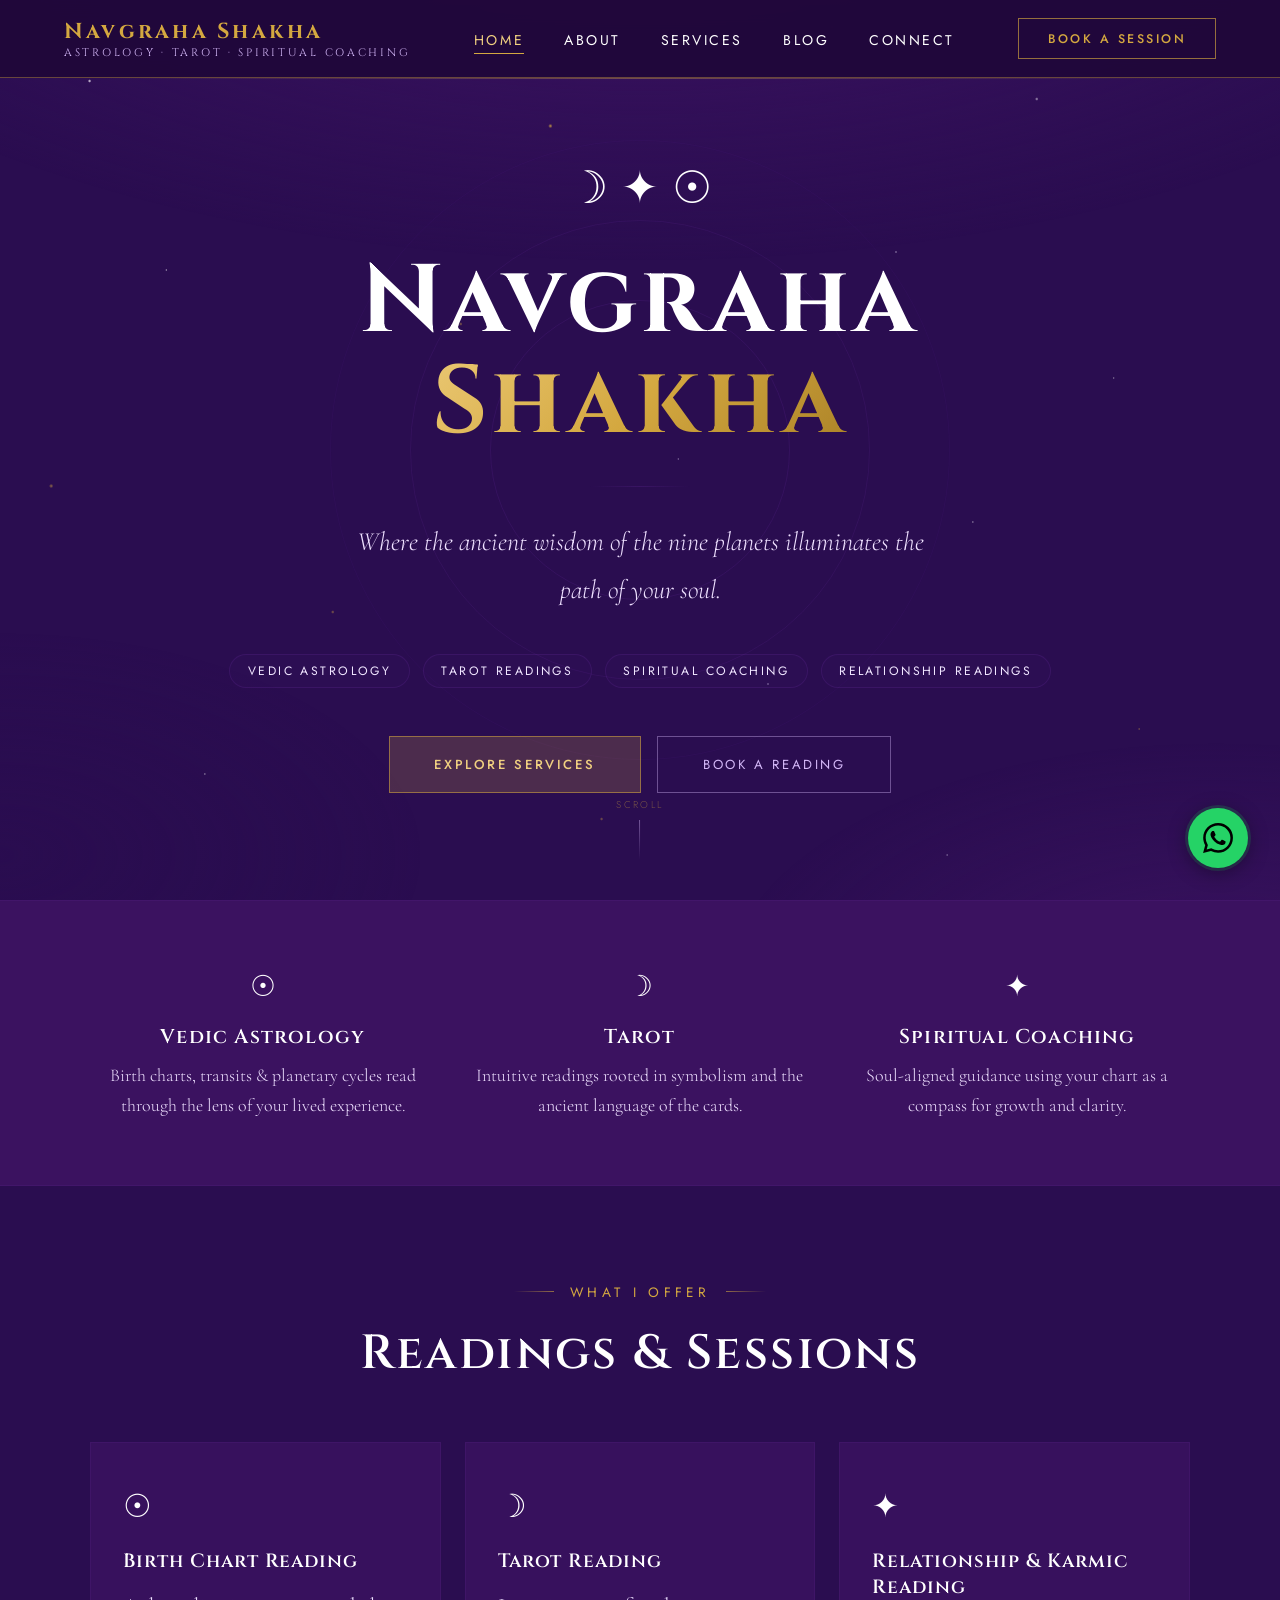
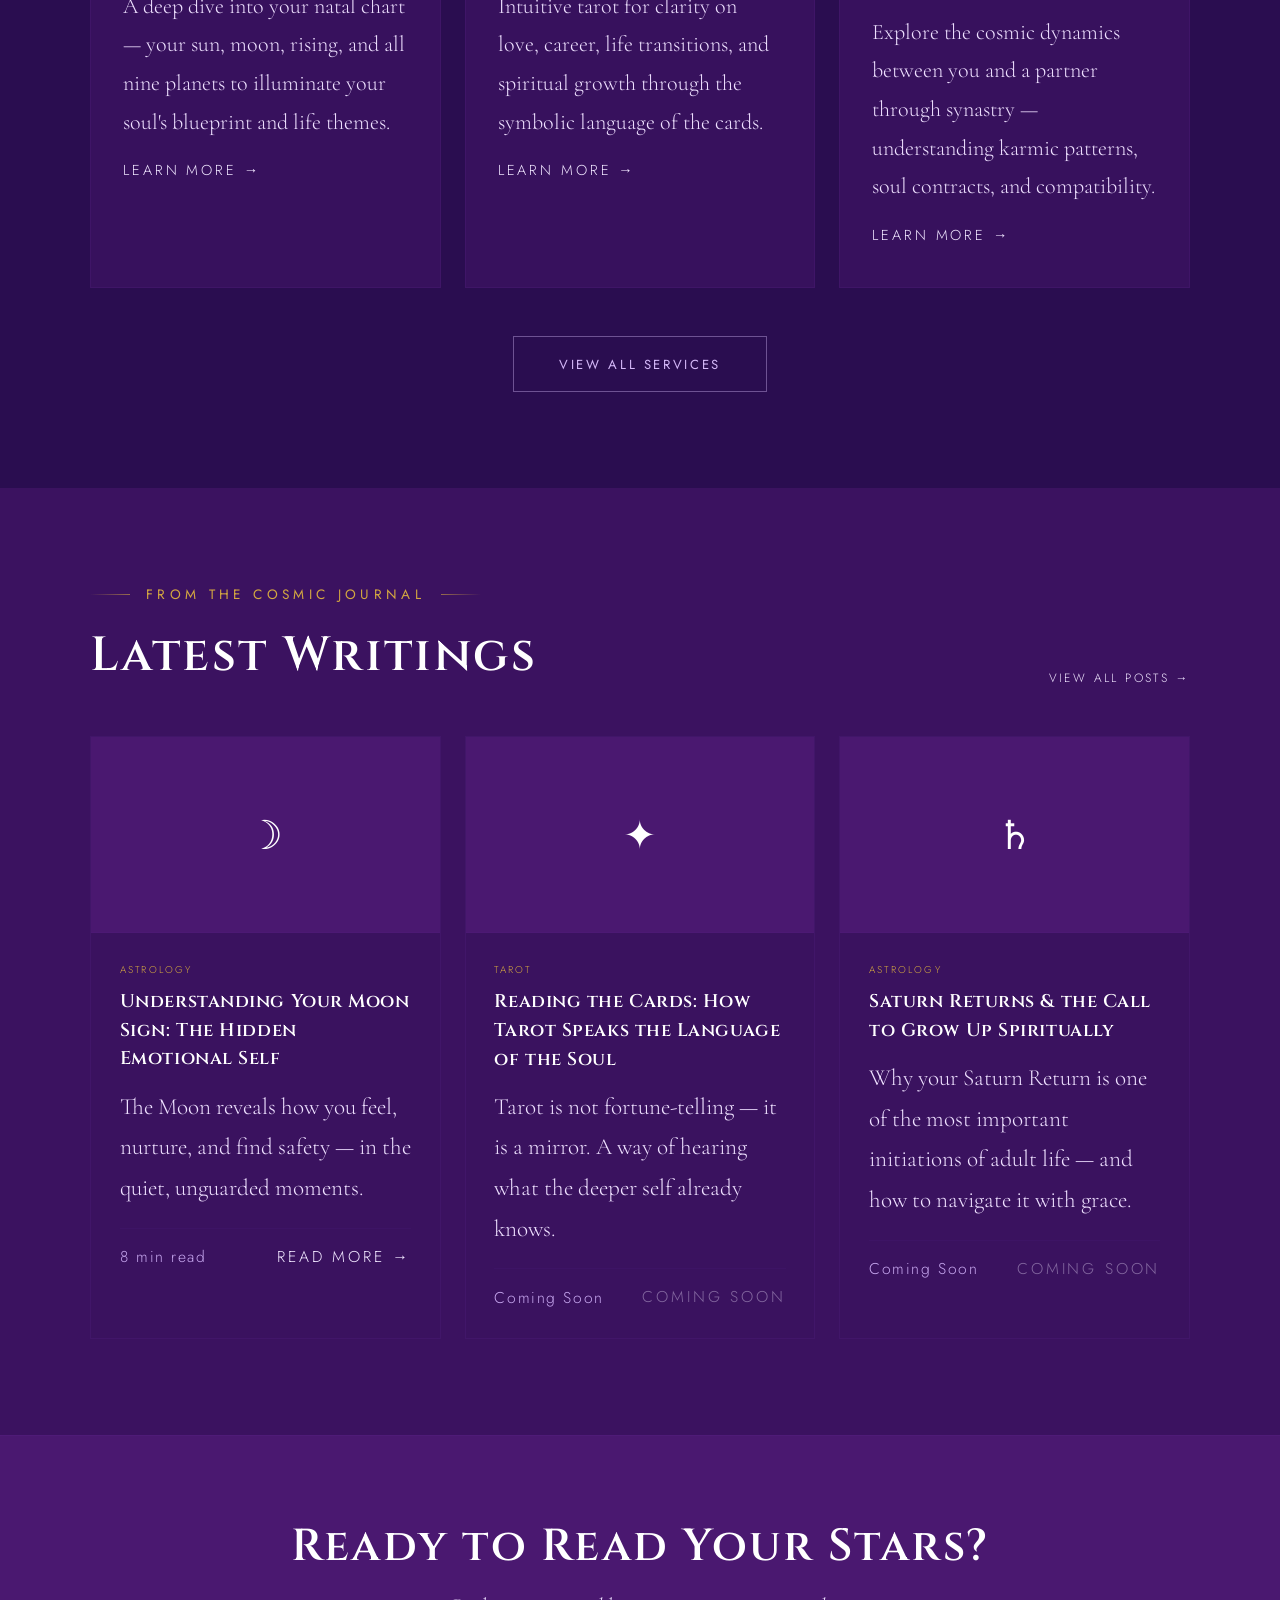
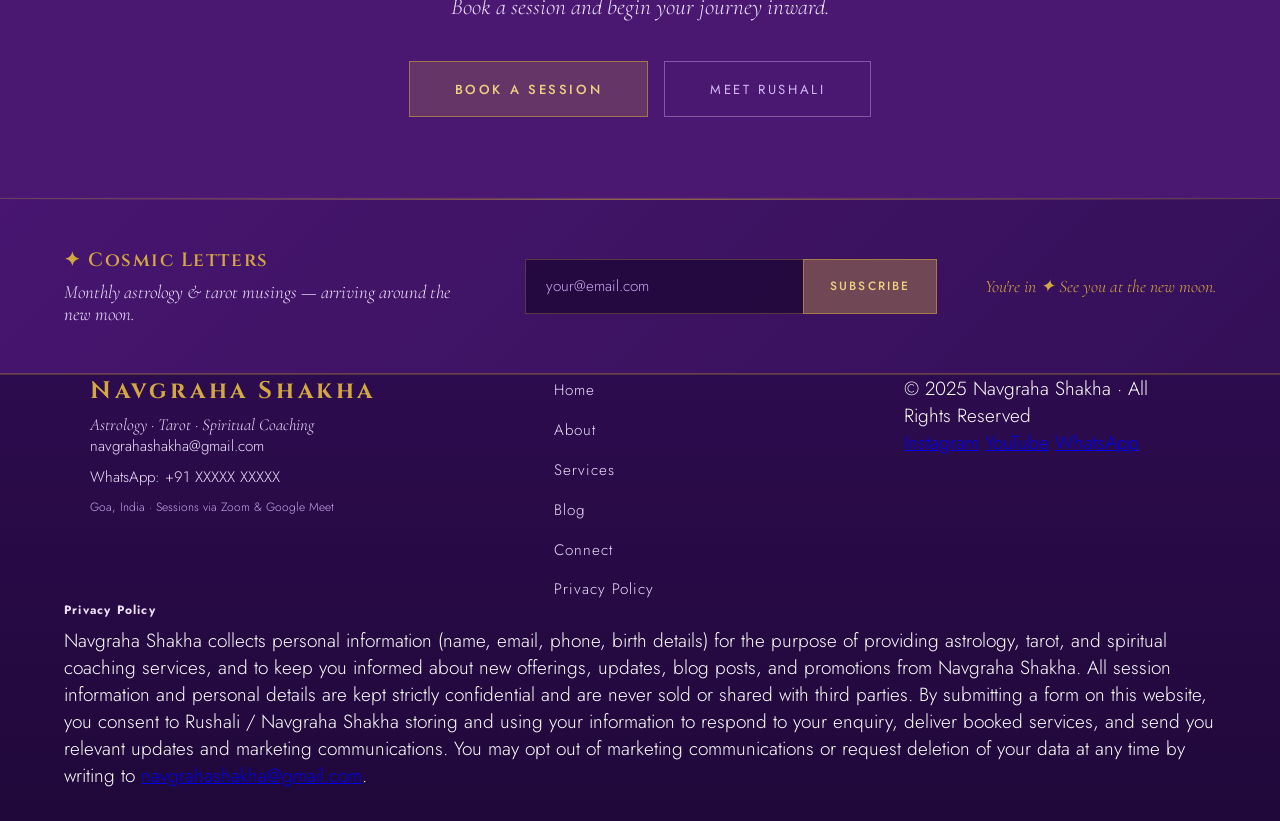
==== commit 5ffcd1a0: "Add files via upload" ====
--- a/index.html
+++ b/index.html
@@ -27,9 +27,9 @@
   transform: translate(-50%, -50%);
   animation: spin 80s linear infinite; pointer-events: none;
 }
-.mandala-ring:nth-child(1) { width: 620px; height: 620px; border: 1px solid rgba(212,168,64,0.08); }
-.mandala-ring:nth-child(2) { width: 460px; height: 460px; border: 1px solid rgba(212,168,64,0.2); animation-duration: 55s; animation-direction: reverse; }
-.mandala-ring:nth-child(3) { width: 300px; height: 300px; border: 1px solid rgba(212,168,64,0.22); animation-duration: 40s; }
+.mandala-ring:nth-child(1) { width: 620px; height: 620px; border: 1px solid rgba(107,47,160,0.08); }
+.mandala-ring:nth-child(2) { width: 460px; height: 460px; border: 1px solid rgba(107,47,160,0.15); animation-duration: 55s; animation-direction: reverse; }
+.mandala-ring:nth-child(3) { width: 300px; height: 300px; border: 1px solid rgba(107,47,160,0.18); animation-duration: 40s; }
 @keyframes spin { to { transform: translate(-50%, -50%) rotate(360deg); } }
 
 .hero-symbol { font-size: 2.8rem; margin-bottom: 2rem; animation: float 6s ease-in-out infinite; position: relative; z-index: 2; }
@@ -47,7 +47,7 @@
 }
 .hero-divider {
   width: 100px; height: 1px;
-  background: linear-gradient(90deg, transparent, rgba(212,168,64,0.3), transparent);
+  background: linear-gradient(90deg, transparent, rgba(107,47,160,0.25), transparent);
   margin: 2rem auto; position: relative; z-index: 2;
 }
 .hero-tagline {
@@ -62,8 +62,8 @@
 }
 .pill {
   font-size: 0.76rem; font-weight: 400; letter-spacing: 0.2em; text-transform: uppercase;
-  padding: 0.45rem 1.1rem; border: 1px solid rgba(212,168,64,0.28);
-  color: var(--lavender); border-radius: 999px; background: rgba(212,168,64,0.05);
+  padding: 0.45rem 1.1rem; border: 1px solid rgba(107,47,160,0.22);
+  color: var(--lavender); border-radius: 999px; background: rgba(107,47,160,0.05);
 }
 .hero-buttons {
   display: flex; flex-wrap: wrap; gap: 1rem;
@@ -88,8 +88,8 @@
 
 /* Intro strip */
 .intro-strip {
-  background: var(--surface); border-top: 1px solid rgba(212,168,64,0.18);
-  border-bottom: 1px solid rgba(212,168,64,0.18); padding: 4rem 2rem; position: relative; z-index: 1;
+  background: var(--surface); border-top: 1px solid rgba(107,47,160,0.15);
+  border-bottom: 1px solid rgba(107,47,160,0.15); padding: 4rem 2rem; position: relative; z-index: 1;
 }
 .intro-strip-inner {
   max-width: 1100px; margin: 0 auto;
@@ -111,11 +111,11 @@
   display: grid; grid-template-columns: repeat(3, 1fr); gap: 1.5rem;
 }
 .svc-card {
-  background: rgba(58,18,96,0.85); border: 1px solid rgba(212,168,64,0.18);
+  background: rgba(58,18,96,0.85); border: 1px solid rgba(107,47,160,0.15);
   padding: 2.5rem 2rem; transition: all 0.3s;
   box-shadow: none;
 }
-.svc-card:hover { border-color: rgba(212,168,64,0.3); transform: translateY(-3px); box-shadow: none; }
+.svc-card:hover { border-color: rgba(107,47,160,0.25); transform: translateY(-3px); box-shadow: none; }
 .svc-icon { font-size: 2rem; margin-bottom: 1.2rem; display: block; }
 .svc-name {
   font-family: 'Cinzel', serif; font-size: 1.2rem; font-weight: 600;
@@ -137,15 +137,15 @@
 }
 .blog-row { display: grid; grid-template-columns: repeat(3, 1fr); gap: 1.5rem; }
 .blog-card {
-  background: rgba(58,18,96,0.85); border: 1px solid rgba(212,168,64,0.18);
+  background: rgba(58,18,96,0.85); border: 1px solid rgba(107,47,160,0.15);
   overflow: hidden; transition: all 0.3s;
   box-shadow: none;
 }
-.blog-card:hover { border-color: rgba(212,168,64,0.28); box-shadow: none; }
+.blog-card:hover { border-color: rgba(107,47,160,0.22); box-shadow: none; }
 .blog-card-img {
   width: 100%; aspect-ratio: 16/9; background: var(--surface2);
   display: flex; align-items: center; justify-content: center; font-size: 2.5rem;
-  border-bottom: 1px solid rgba(212,168,64,0.08);
+  border-bottom: 1px solid rgba(107,47,160,0.08);
 }
 .blog-card-body { padding: 1.8rem; }
 .blog-tag {
@@ -162,7 +162,7 @@
 }
 .blog-footer {
   display: flex; align-items: center; justify-content: space-between;
-  padding-top: 1rem; border-top: 1px solid rgba(212,168,64,0.08);
+  padding-top: 1rem; border-top: 1px solid rgba(107,47,160,0.08);
 }
 .blog-meta { font-size: 0.98rem; letter-spacing: 0.1em; color: var(--ink-faint); }
 .blog-read-more {
@@ -174,8 +174,8 @@
 
 /* CTA band */
 .cta-band {
-  background: var(--surface2); border-top: 1px solid rgba(212,168,64,0.18);
-  border-bottom: 1px solid rgba(212,168,64,0.18);
+  background: var(--surface2); border-top: 1px solid rgba(107,47,160,0.15);
+  border-bottom: 1px solid rgba(107,47,160,0.15);
   padding: 5rem 2rem; text-align: center; position: relative; z-index: 1;
 }
 .cta-band h2 {
